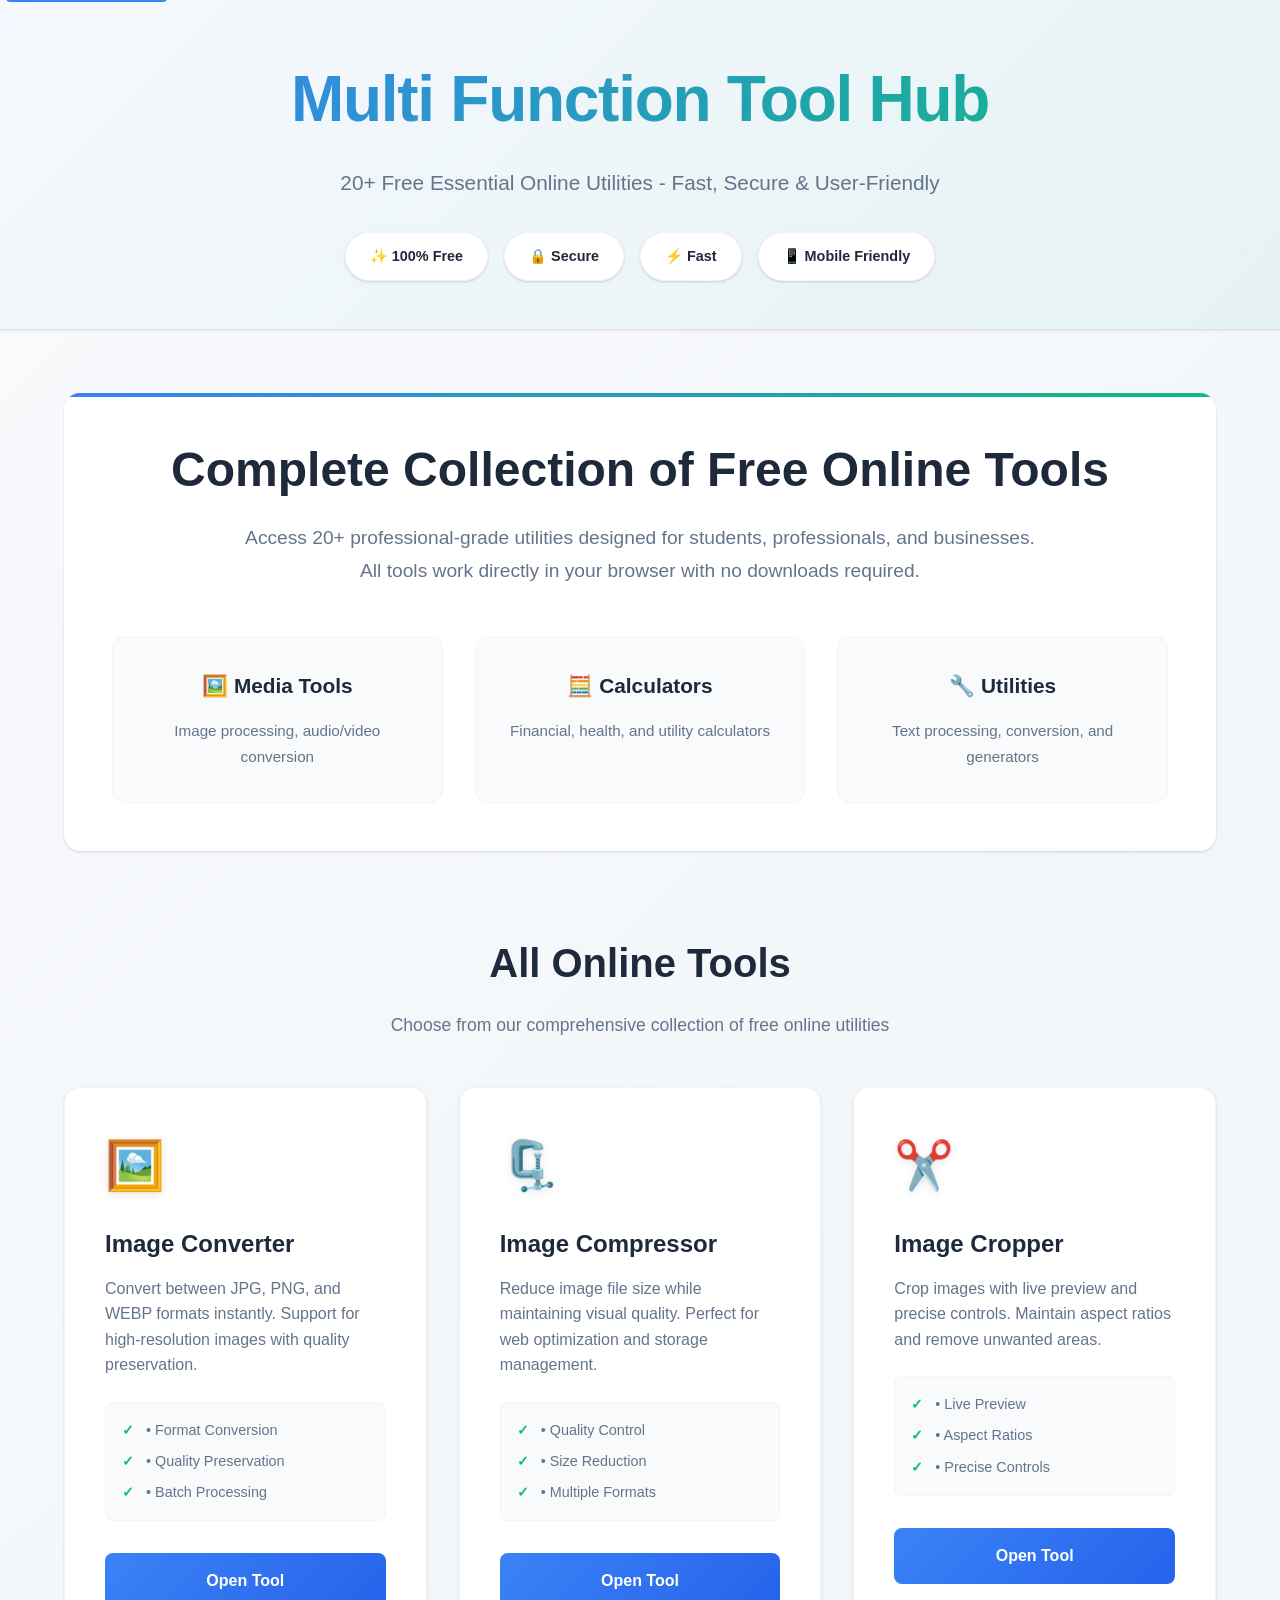
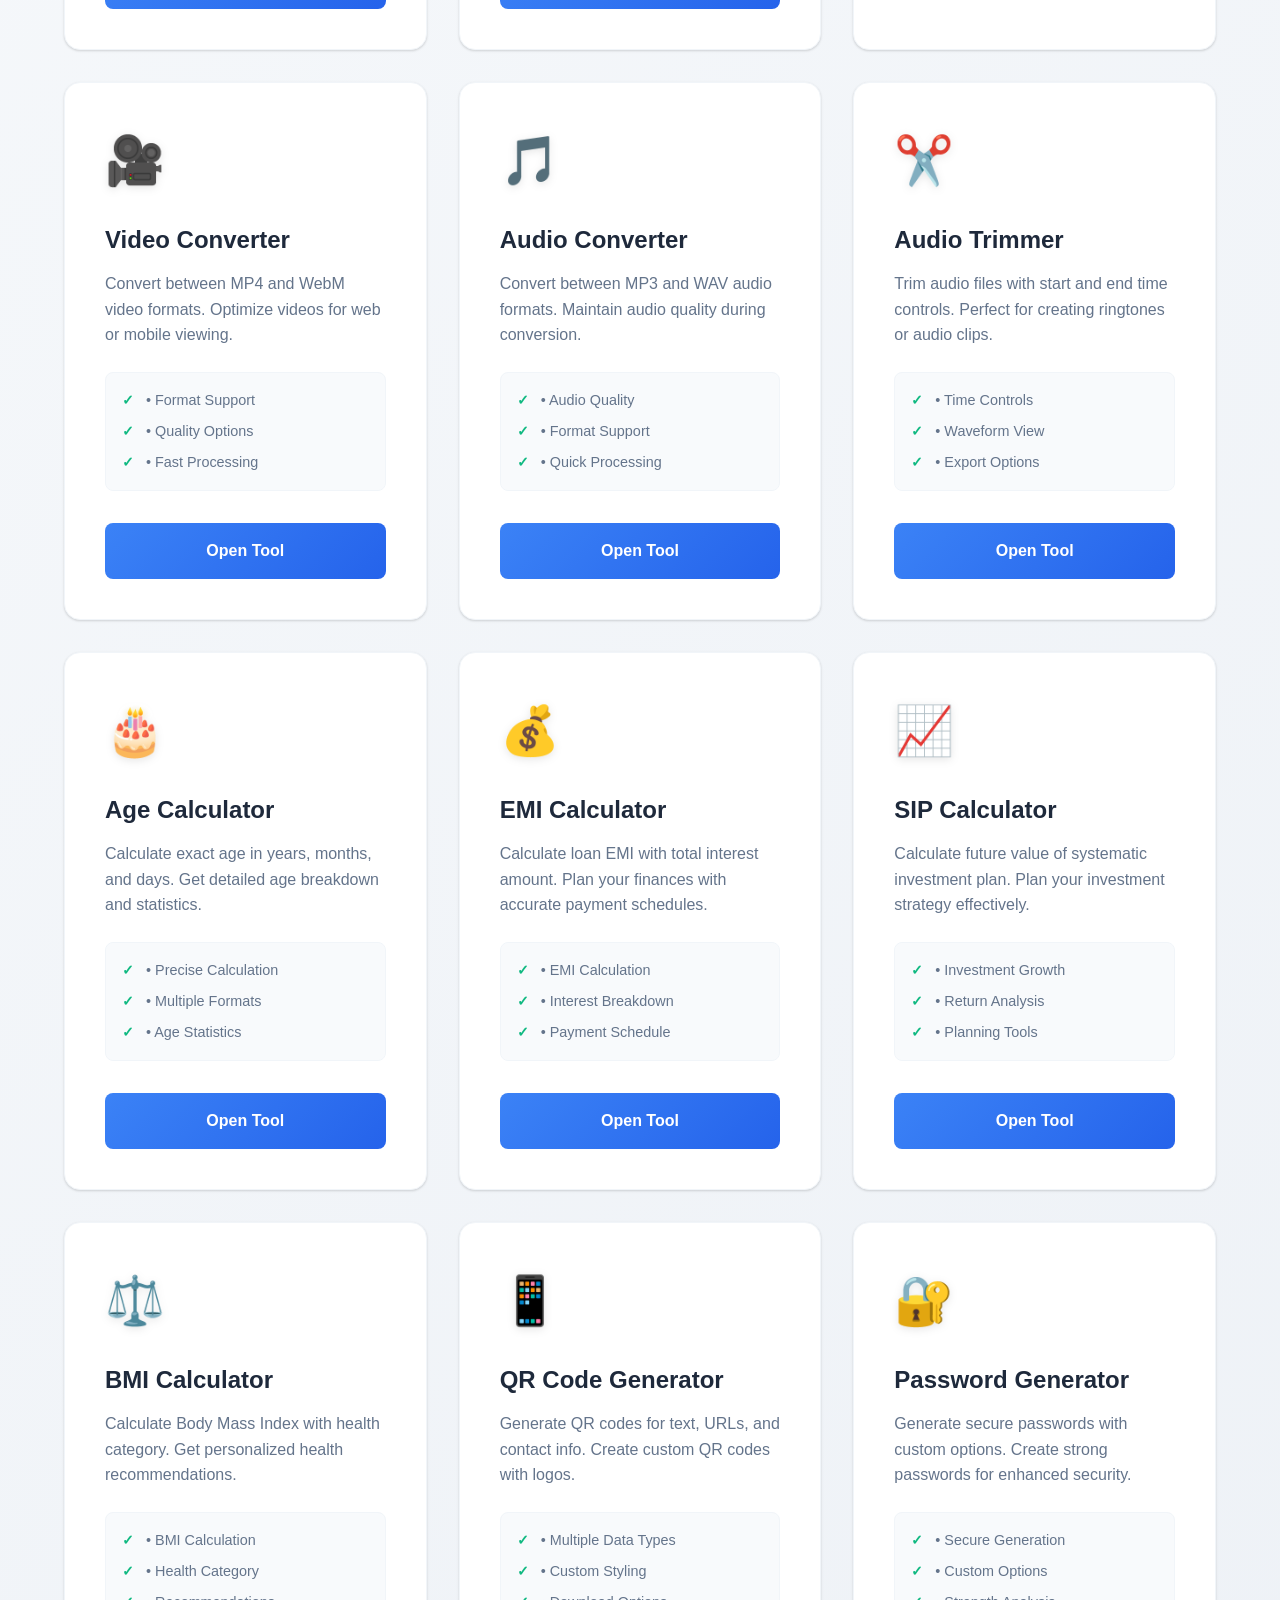
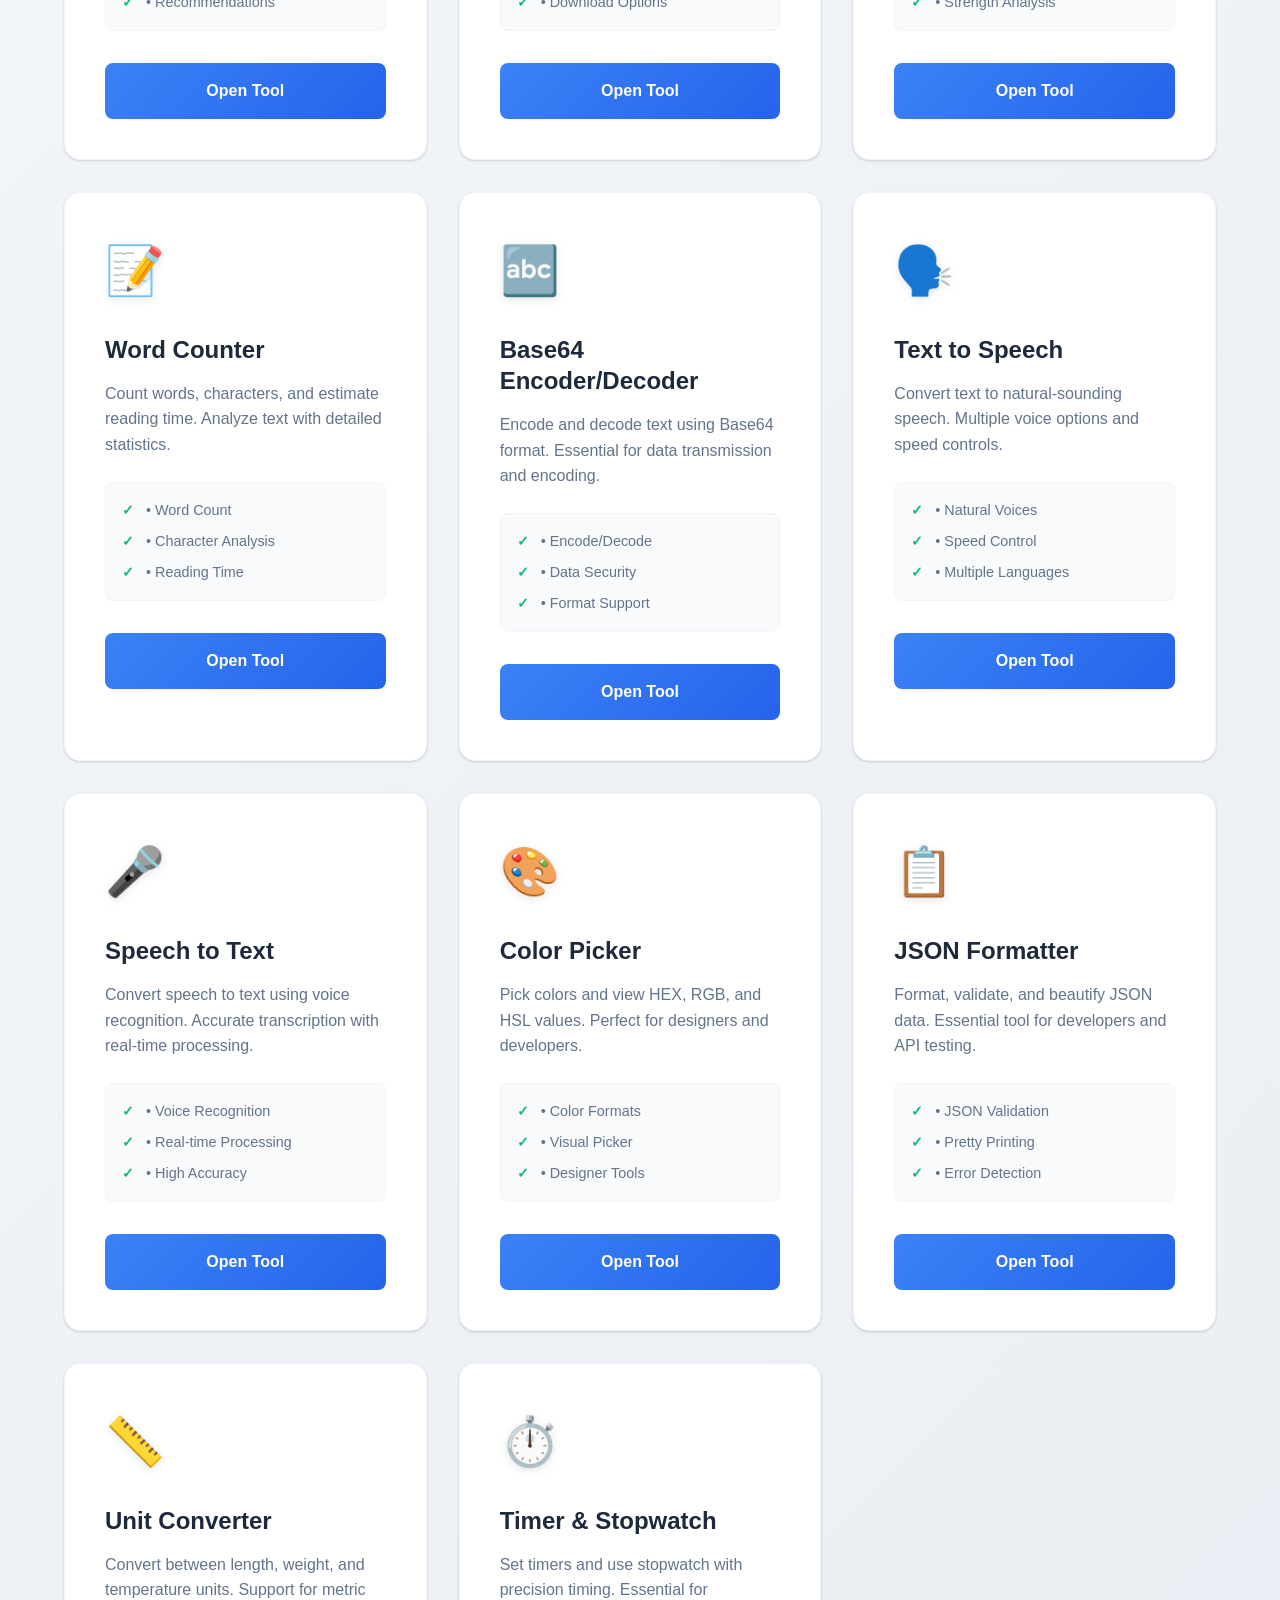
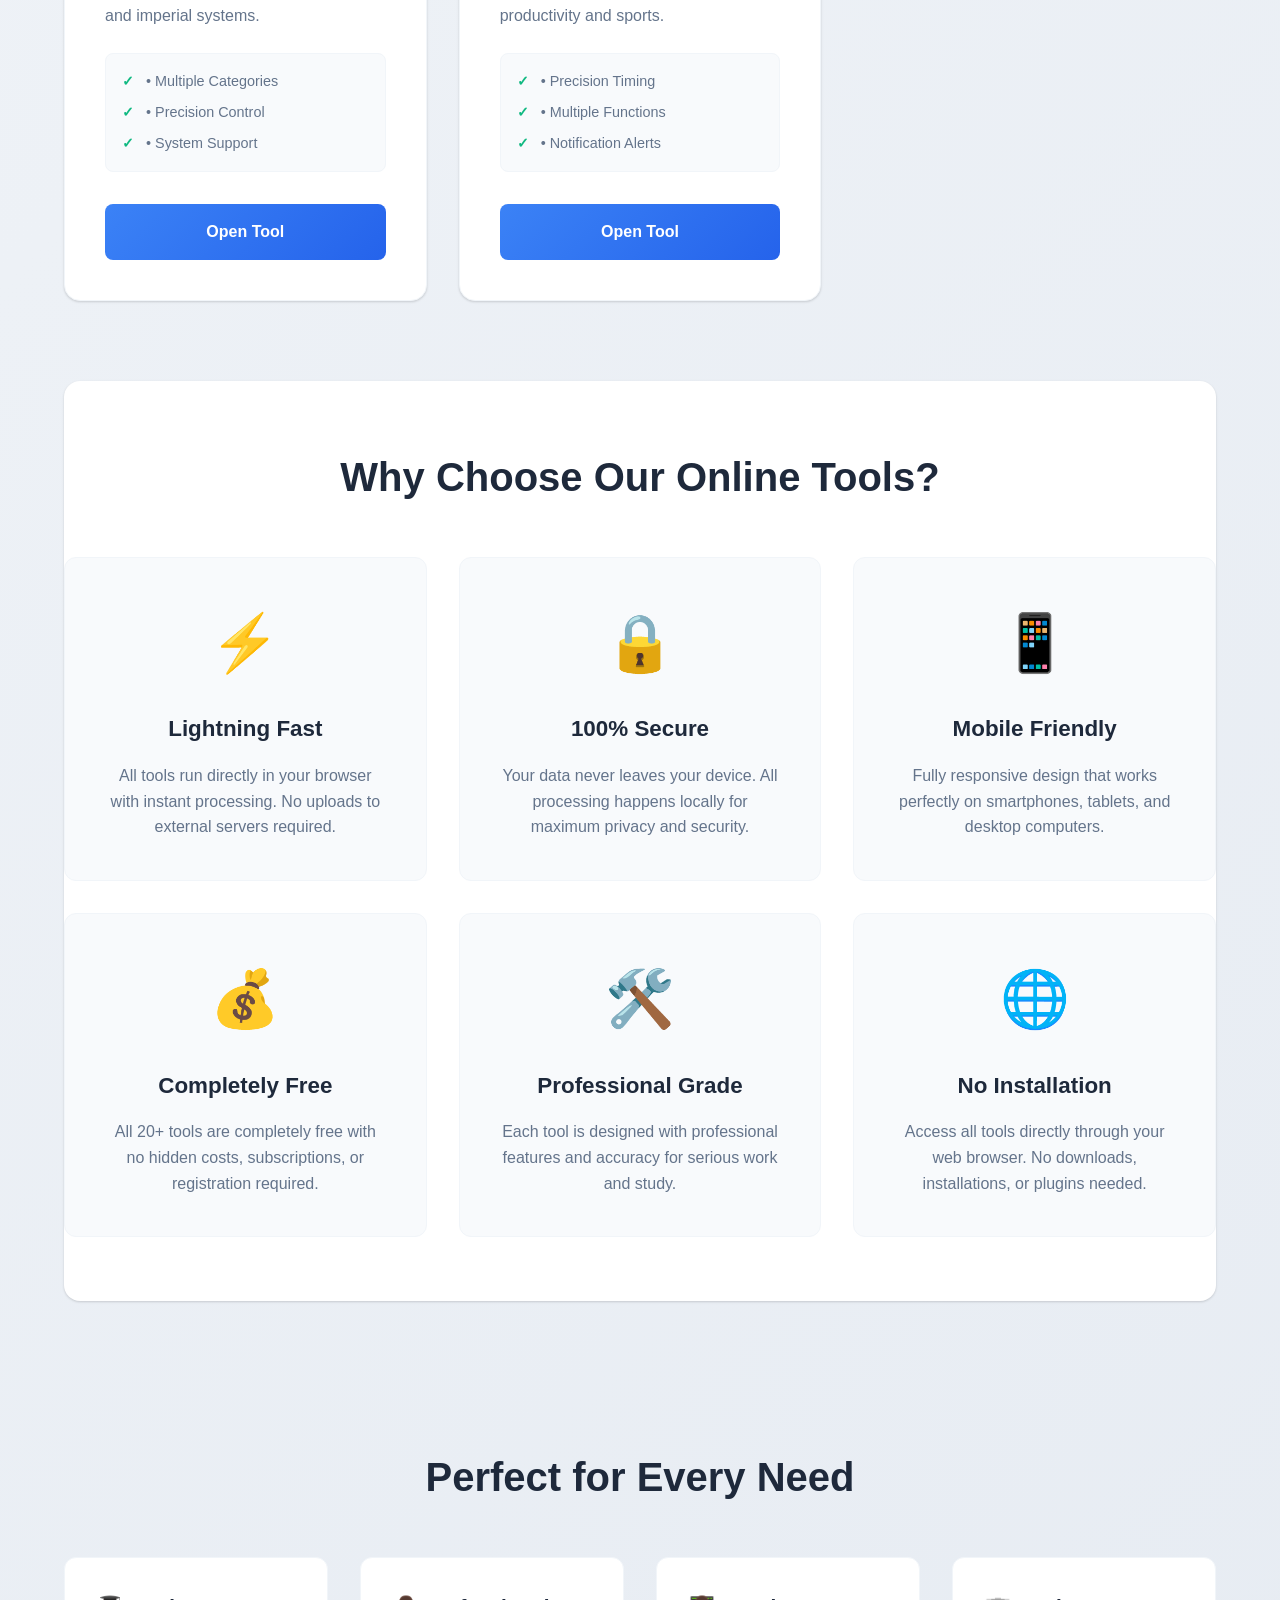
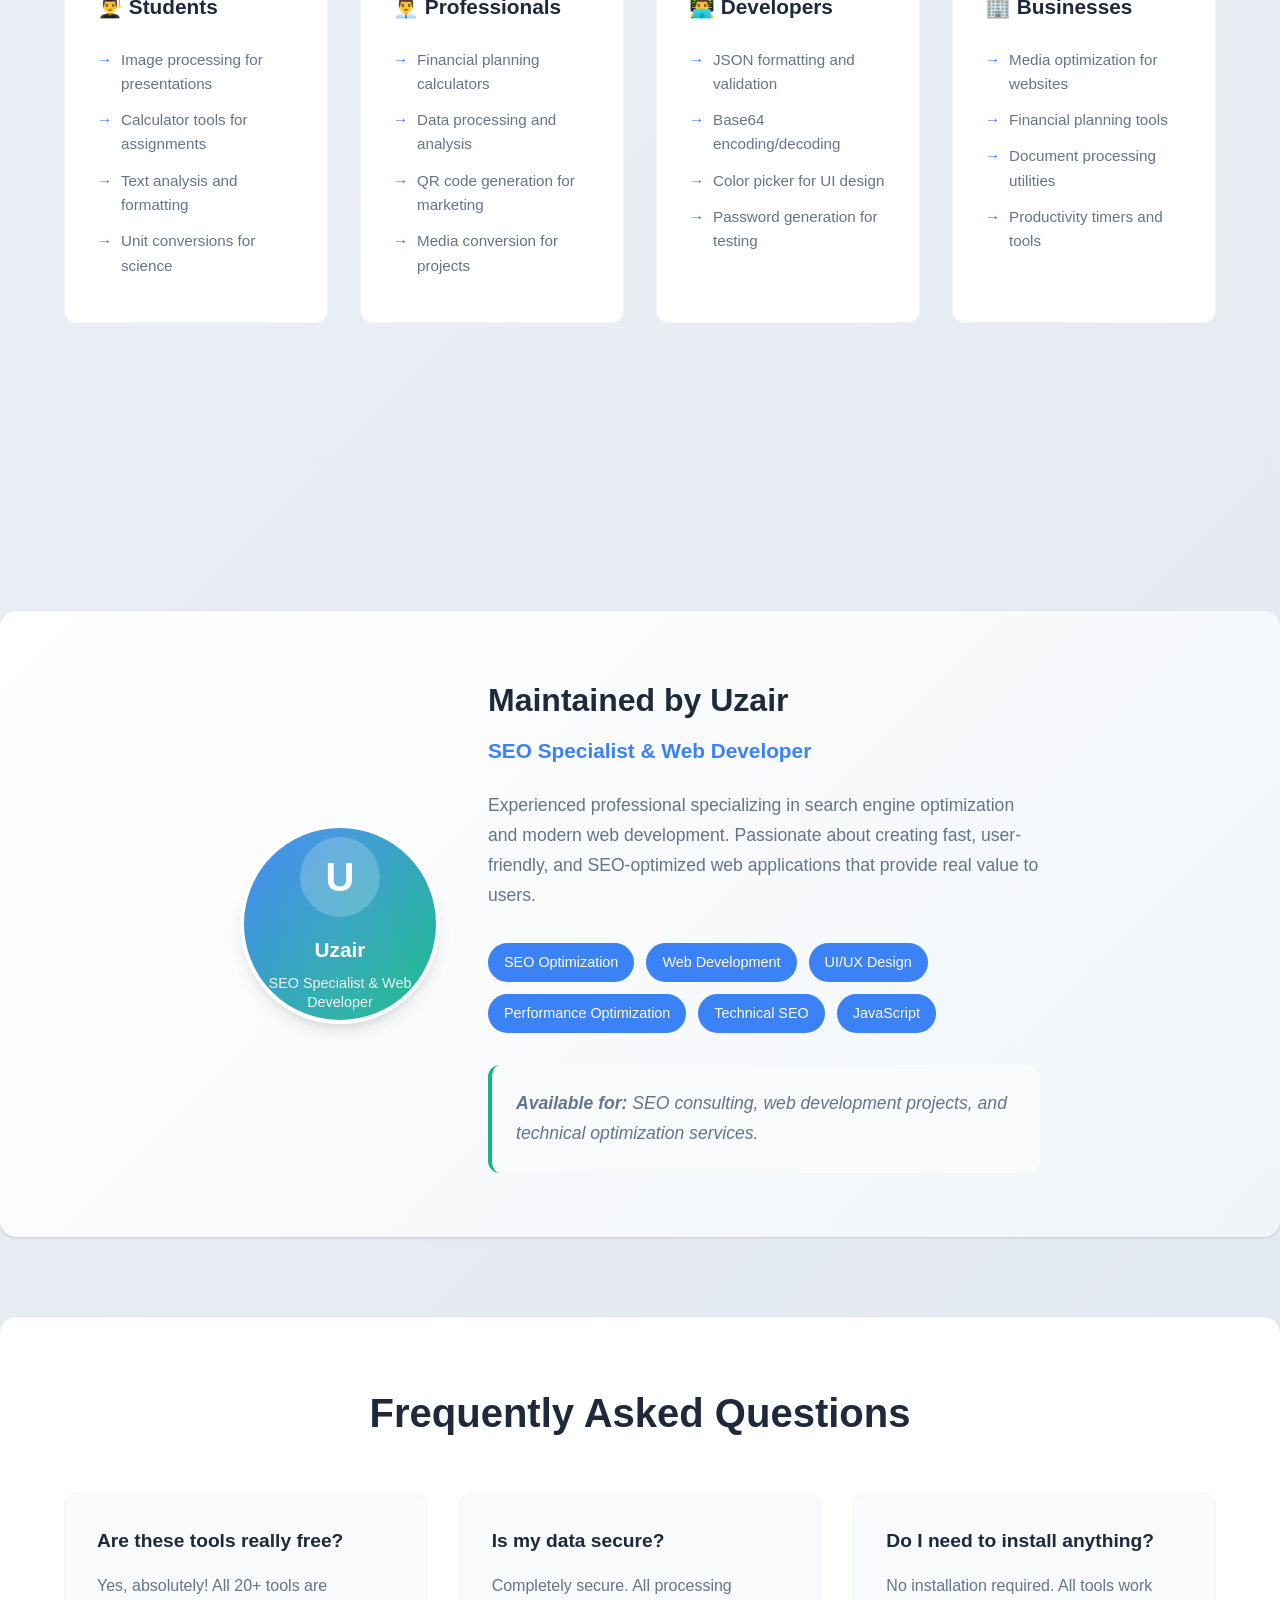
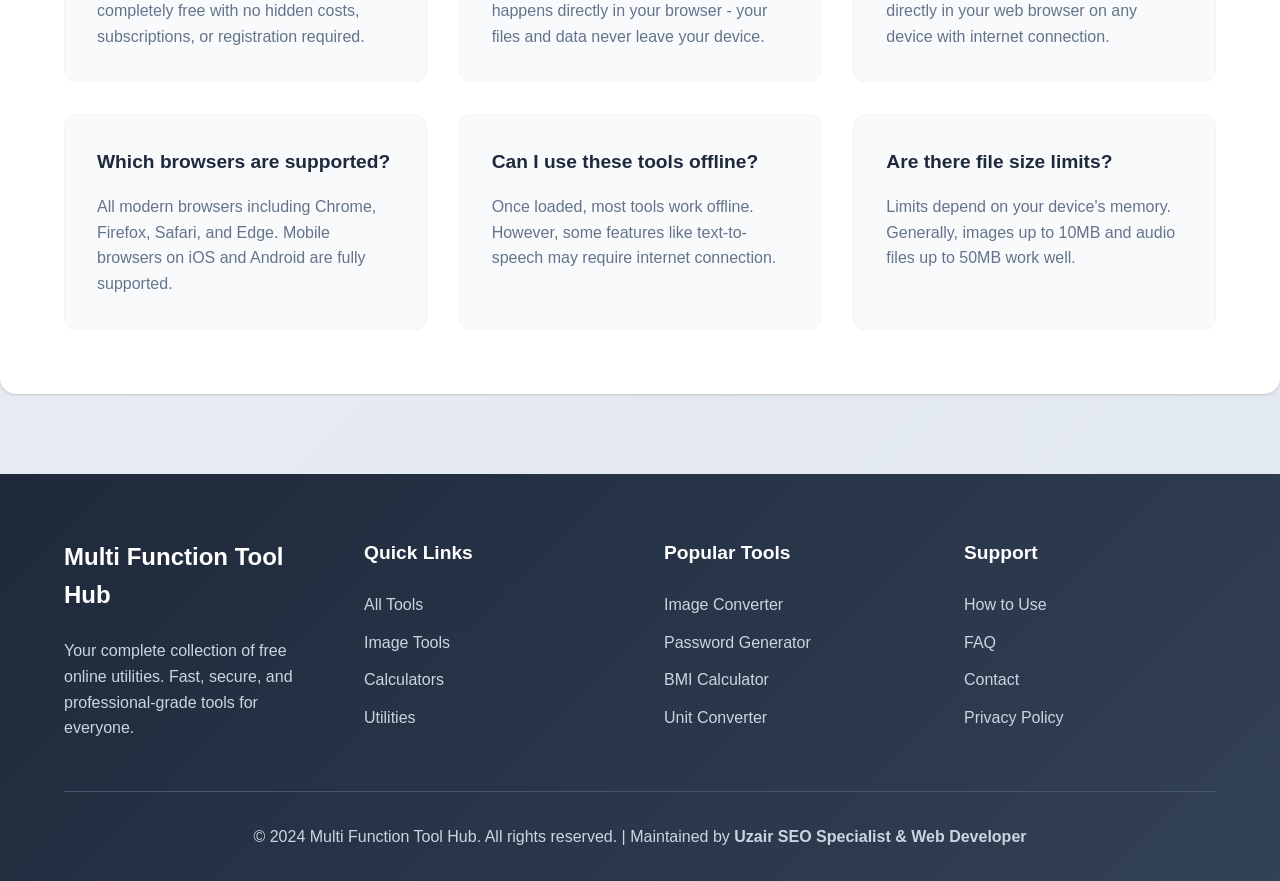
==== index.html @ 2af7b570 "Update index.html" ====
<!DOCTYPE html>
<html lang="en">
<head>
    <meta charset="UTF-8">
    <meta name="viewport" content="width=device-width, initial-scale=1.0">
    <title>Free Online Multi-Tool Hub | Image Converter | Password Generator | BMI Calculator | Unit Converter</title>
    
    <!-- SEO Meta Tags -->
    <meta name="description" content="Free online multi-tool hub with 20+ utilities including image converter, password generator, BMI calculator, unit converter, QR generator, and more. Fast, secure, and completely free tools for students, professionals, and businesses.">
    <meta name="keywords" content="free online tools, image converter, password generator, BMI calculator, unit converter, QR code generator, EMI calculator, text to speech, speech to text, JSON formatter, color picker, timer, age calculator, word counter, base64 encoder, video converter, audio converter, audio trimmer, online utilities">
    <meta name="author" content="Uzair SEO Specialist and Web Developer">
    <meta name="robots" content="index, follow, max-snippet:-1, max-image-preview:large">
    <meta name="googlebot" content="index, follow">
    <link rel="canonical" href="https://multifunctiontoolhub.com/">
    
    <!-- Open Graph / Facebook -->
    <meta property="og:type" content="website">
    <meta property="og:url" content="https://multifunctiontoolhub.com/">
    <meta property="og:title" content="Free Online Multi-Tool Hub | 20+ Essential Online Utilities">
    <meta property="og:description" content="Comprehensive collection of free online tools including image converter, password generator, BMI calculator, unit converter, and 16 more essential utilities. Perfect for students, professionals, and businesses.">
    <meta property="og:image" content="https://multifunctiontoolhub.com/og-image.jpg">
    <meta property="og:image:width" content="1200">
    <meta property="og:image:height" content="630">
    <meta property="og:site_name" content="Multi Function Tool Hub">
    <meta property="og:locale" content="en_US">

    <!-- Twitter -->
    <meta property="twitter:card" content="summary_large_image">
    <meta property="twitter:url" content="https://multifunctiontoolhub.com/">
    <meta property="twitter:title" content="Free Online Multi-Tool Hub | 20+ Essential Online Utilities">
    <meta property="twitter:description" content="Free collection of 20+ online tools including image converter, password generator, BMI calculator, unit converter, QR generator, and more. All tools are fast, secure, and completely free.">
    <meta property="twitter:image" content="https://multifunctiontoolhub.com/twitter-image.jpg">
    
    <!-- Additional SEO Tags -->
    <meta name="theme-color" content="#3b82f6">
    <meta name="msapplication-TileColor" content="#3b82f6">
    <meta name="apple-mobile-web-app-capable" content="yes">
    <meta name="apple-mobile-web-app-status-bar-style" content="default">
    
    <!-- Structured Data for SEO -->
    <script type="application/ld+json">
    {
        "@context": "https://schema.org",
        "@type": "WebApplication",
        "name": "Multi Function Tool Hub",
        "description": "Free online multi-tool hub with 20+ utilities including image converter, password generator, BMI calculator, unit converter, and more essential online tools.",
        "url": "https://multifunctiontoolhub.com",
        "applicationCategory": "UtilitiesApplication",
        "operatingSystem": "Web Browser",
        "offers": {
            "@type": "Offer",
            "price": "0",
            "priceCurrency": "USD"
        },
        "creator": {
            "@type": "Person",
            "name": "Uzair",
            "jobTitle": "SEO Specialist and Web Developer"
        },
        "mainEntity": {
            "@type": "SoftwareApplication",
            "name": "Online Tools Suite",
            "applicationCategory": "Utility",
            "featureList": [
                "Image Converter", "Image Compressor", "Image Cropper", "Video Converter",
                "Audio Converter", "Audio Trimmer", "Age Calculator", "EMI Calculator",
                "SIP Calculator", "BMI Calculator", "QR Code Generator", "Password Generator",
                "Word Counter", "Base64 Encoder", "Text to Speech", "Speech to Text",
                "Color Picker", "JSON Formatter", "Unit Converter", "Timer & Stopwatch"
            ]
        }
    }
    </script>
    
    <!-- Favicon -->
    <link rel="icon" type="image/x-icon" href="/favicon.ico">
    <link rel="apple-touch-icon" sizes="180x180" href="/apple-touch-icon.png">
    
    <link rel="stylesheet" href="style.css">
</head>
<body>
    <!-- Skip to main content for accessibility -->
    <a href="#main-content" class="skip-link">Skip to main content</a>
    
    <header class="header" role="banner">
        <div class="container">
            <div class="header-content">
                <h1 class="header-title">Multi Function Tool Hub</h1>
                <p class="header-subtitle">20+ Free Essential Online Utilities - Fast, Secure & User-Friendly</p>
                <div class="header-features">
                    <span class="feature-badge">✨ 100% Free</span>
                    <span class="feature-badge">🔒 Secure</span>
                    <span class="feature-badge">⚡ Fast</span>
                    <span class="feature-badge">📱 Mobile Friendly</span>
                </div>
            </div>
        </div>
    </header>

    <main id="main-content" class="main-content" role="main">
        <div class="container">
            <!-- Hero Section -->
            <section class="hero-section">
                <h2>Complete Collection of Free Online Tools</h2>
                <p>Access 20+ professional-grade utilities designed for students, professionals, and businesses. All tools work directly in your browser with no downloads required.</p>
                <div class="tool-categories">
                    <div class="category">
                        <h3>🖼️ Media Tools</h3>
                        <p>Image processing, audio/video conversion</p>
                    </div>
                    <div class="category">
                        <h3>🧮 Calculators</h3>
                        <p>Financial, health, and utility calculators</p>
                    </div>
                    <div class="category">
                        <h3>🔧 Utilities</h3>
                        <p>Text processing, conversion, and generators</p>
                    </div>
                </div>
            </section>

            <!-- Tools Grid -->
            <section class="tools-section" aria-labelledby="tools-heading">
                <h2 id="tools-heading" class="section-title">All Online Tools</h2>
                <p class="section-subtitle">Choose from our comprehensive collection of free online utilities</p>
                
                <div class="tools-grid" id="toolsGrid">
                    <!-- Image Tools -->
                    <div class="tool-card" data-tool="image-converter">
                        <div class="tool-icon">🖼️</div>
                        <h3>Image Converter</h3>
                        <p>Convert between JPG, PNG, and WEBP formats instantly. Support for high-resolution images with quality preservation.</p>
                        <div class="tool-features">
                            <span>• Format Conversion</span>
                            <span>• Quality Preservation</span>
                            <span>• Batch Processing</span>
                        </div>
                        <button class="tool-btn">Open Tool</button>
                    </div>

                    <div class="tool-card" data-tool="image-compressor">
                        <div class="tool-icon">🗜️</div>
                        <h3>Image Compressor</h3>
                        <p>Reduce image file size while maintaining visual quality. Perfect for web optimization and storage management.</p>
                        <div class="tool-features">
                            <span>• Quality Control</span>
                            <span>• Size Reduction</span>
                            <span>• Multiple Formats</span>
                        </div>
                        <button class="tool-btn">Open Tool</button>
                    </div>

                    <div class="tool-card" data-tool="image-cropper">
                        <div class="tool-icon">✂️</div>
                        <h3>Image Cropper</h3>
                        <p>Crop images with live preview and precise controls. Maintain aspect ratios and remove unwanted areas.</p>
                        <div class="tool-features">
                            <span>• Live Preview</span>
                            <span>• Aspect Ratios</span>
                            <span>• Precise Controls</span>
                        </div>
                        <button class="tool-btn">Open Tool</button>
                    </div>

                    <!-- Audio/Video Tools -->
                    <div class="tool-card" data-tool="video-converter">
                        <div class="tool-icon">🎥</div>
                        <h3>Video Converter</h3>
                        <p>Convert between MP4 and WebM video formats. Optimize videos for web or mobile viewing.</p>
                        <div class="tool-features">
                            <span>• Format Support</span>
                            <span>• Quality Options</span>
                            <span>• Fast Processing</span>
                        </div>
                        <button class="tool-btn">Open Tool</button>
                    </div>

                    <div class="tool-card" data-tool="audio-converter">
                        <div class="tool-icon">🎵</div>
                        <h3>Audio Converter</h3>
                        <p>Convert between MP3 and WAV audio formats. Maintain audio quality during conversion.</p>
                        <div class="tool-features">
                            <span>• Audio Quality</span>
                            <span>• Format Support</span>
                            <span>• Quick Processing</span>
                        </div>
                        <button class="tool-btn">Open Tool</button>
                    </div>

                    <div class="tool-card" data-tool="audio-trimmer">
                        <div class="tool-icon">✂️</div>
                        <h3>Audio Trimmer</h3>
                        <p>Trim audio files with start and end time controls. Perfect for creating ringtones or audio clips.</p>
                        <div class="tool-features">
                            <span>• Time Controls</span>
                            <span>• Waveform View</span>
                            <span>• Export Options</span>
                        </div>
                        <button class="tool-btn">Open Tool</button>
                    </div>

                    <!-- Calculators -->
                    <div class="tool-card" data-tool="age-calculator">
                        <div class="tool-icon">🎂</div>
                        <h3>Age Calculator</h3>
                        <p>Calculate exact age in years, months, and days. Get detailed age breakdown and statistics.</p>
                        <div class="tool-features">
                            <span>• Precise Calculation</span>
                            <span>• Multiple Formats</span>
                            <span>• Age Statistics</span>
                        </div>
                        <button class="tool-btn">Open Tool</button>
                    </div>

                    <div class="tool-card" data-tool="emi-calculator">
                        <div class="tool-icon">💰</div>
                        <h3>EMI Calculator</h3>
                        <p>Calculate loan EMI with total interest amount. Plan your finances with accurate payment schedules.</p>
                        <div class="tool-features">
                            <span>• EMI Calculation</span>
                            <span>• Interest Breakdown</span>
                            <span>• Payment Schedule</span>
                        </div>
                        <button class="tool-btn">Open Tool</button>
                    </div>

                    <div class="tool-card" data-tool="sip-calculator">
                        <div class="tool-icon">📈</div>
                        <h3>SIP Calculator</h3>
                        <p>Calculate future value of systematic investment plan. Plan your investment strategy effectively.</p>
                        <div class="tool-features">
                            <span>• Investment Growth</span>
                            <span>• Return Analysis</span>
                            <span>• Planning Tools</span>
                        </div>
                        <button class="tool-btn">Open Tool</button>
                    </div>

                    <div class="tool-card" data-tool="bmi-calculator">
                        <div class="tool-icon">⚖️</div>
                        <h3>BMI Calculator</h3>
                        <p>Calculate Body Mass Index with health category. Get personalized health recommendations.</p>
                        <div class="tool-features">
                            <span>• BMI Calculation</span>
                            <span>• Health Category</span>
                            <span>• Recommendations</span>
                        </div>
                        <button class="tool-btn">Open Tool</button>
                    </div>

                    <!-- Generators -->
                    <div class="tool-card" data-tool="qr-generator">
                        <div class="tool-icon">📱</div>
                        <h3>QR Code Generator</h3>
                        <p>Generate QR codes for text, URLs, and contact info. Create custom QR codes with logos.</p>
                        <div class="tool-features">
                            <span>• Multiple Data Types</span>
                            <span>• Custom Styling</span>
                            <span>• Download Options</span>
                        </div>
                        <button class="tool-btn">Open Tool</button>
                    </div>

                    <div class="tool-card" data-tool="password-generator">
                        <div class="tool-icon">🔐</div>
                        <h3>Password Generator</h3>
                        <p>Generate secure passwords with custom options. Create strong passwords for enhanced security.</p>
                        <div class="tool-features">
                            <span>• Secure Generation</span>
                            <span>• Custom Options</span>
                            <span>• Strength Analysis</span>
                        </div>
                        <button class="tool-btn">Open Tool</button>
                    </div>

                    <!-- Text Tools -->
                    <div class="tool-card" data-tool="word-counter">
                        <div class="tool-icon">📝</div>
                        <h3>Word Counter</h3>
                        <p>Count words, characters, and estimate reading time. Analyze text with detailed statistics.</p>
                        <div class="tool-features">
                            <span>• Word Count</span>
                            <span>• Character Analysis</span>
                            <span>• Reading Time</span>
                        </div>
                        <button class="tool-btn">Open Tool</button>
                    </div>

                    <div class="tool-card" data-tool="base64-encoder">
                        <div class="tool-icon">🔤</div>
                        <h3>Base64 Encoder/Decoder</h3>
                        <p>Encode and decode text using Base64 format. Essential for data transmission and encoding.</p>
                        <div class="tool-features">
                            <span>• Encode/Decode</span>
                            <span>• Data Security</span>
                            <span>• Format Support</span>
                        </div>
                        <button class="tool-btn">Open Tool</button>
                    </div>

                    <div class="tool-card" data-tool="text-to-speech">
                        <div class="tool-icon">🗣️</div>
                        <h3>Text to Speech</h3>
                        <p>Convert text to natural-sounding speech. Multiple voice options and speed controls.</p>
                        <div class="tool-features">
                            <span>• Natural Voices</span>
                            <span>• Speed Control</span>
                            <span>• Multiple Languages</span>
                        </div>
                        <button class="tool-btn">Open Tool</button>
                    </div>

                    <div class="tool-card" data-tool="speech-to-text">
                        <div class="tool-icon">🎤</div>
                        <h3>Speech to Text</h3>
                        <p>Convert speech to text using voice recognition. Accurate transcription with real-time processing.</p>
                        <div class="tool-features">
                            <span>• Voice Recognition</span>
                            <span>• Real-time Processing</span>
                            <span>• High Accuracy</span>
                        </div>
                        <button class="tool-btn">Open Tool</button>
                    </div>

                    <!-- Utilities -->
                    <div class="tool-card" data-tool="color-picker">
                        <div class="tool-icon">🎨</div>
                        <h3>Color Picker</h3>
                        <p>Pick colors and view HEX, RGB, and HSL values. Perfect for designers and developers.</p>
                        <div class="tool-features">
                            <span>• Color Formats</span>
                            <span>• Visual Picker</span>
                            <span>• Designer Tools</span>
                        </div>
                        <button class="tool-btn">Open Tool</button>
                    </div>

                    <div class="tool-card" data-tool="json-formatter">
                        <div class="tool-icon">📋</div>
                        <h3>JSON Formatter</h3>
                        <p>Format, validate, and beautify JSON data. Essential tool for developers and API testing.</p>
                        <div class="tool-features">
                            <span>• JSON Validation</span>
                            <span>• Pretty Printing</span>
                            <span>• Error Detection</span>
                        </div>
                        <button class="tool-btn">Open Tool</button>
                    </div>

                    <div class="tool-card" data-tool="unit-converter">
                        <div class="tool-icon">📏</div>
                        <h3>Unit Converter</h3>
                        <p>Convert between length, weight, and temperature units. Support for metric and imperial systems.</p>
                        <div class="tool-features">
                            <span>• Multiple Categories</span>
                            <span>• Precision Control</span>
                            <span>• System Support</span>
                        </div>
                        <button class="tool-btn">Open Tool</button>
                    </div>

                    <div class="tool-card" data-tool="timer-stopwatch">
                        <div class="tool-icon">⏱️</div>
                        <h3>Timer & Stopwatch</h3>
                        <p>Set timers and use stopwatch with precision timing. Essential for productivity and sports.</p>
                        <div class="tool-features">
                            <span>• Precision Timing</span>
                            <span>• Multiple Functions</span>
                            <span>• Notification Alerts</span>
                        </div>
                        <button class="tool-btn">Open Tool</button>
                    </div>
                </div>
            </section>

            <!-- Benefits Section -->
            <section class="benefits-section">
                <h2>Why Choose Our Online Tools?</h2>
                <div class="benefits-grid">
                    <div class="benefit-card">
                        <div class="benefit-icon">⚡</div>
                        <h3>Lightning Fast</h3>
                        <p>All tools run directly in your browser with instant processing. No uploads to external servers required.</p>
                    </div>
                    <div class="benefit-card">
                        <div class="benefit-icon">🔒</div>
                        <h3>100% Secure</h3>
                        <p>Your data never leaves your device. All processing happens locally for maximum privacy and security.</p>
                    </div>
                    <div class="benefit-card">
                        <div class="benefit-icon">📱</div>
                        <h3>Mobile Friendly</h3>
                        <p>Fully responsive design that works perfectly on smartphones, tablets, and desktop computers.</p>
                    </div>
                    <div class="benefit-card">
                        <div class="benefit-icon">💰</div>
                        <h3>Completely Free</h3>
                        <p>All 20+ tools are completely free with no hidden costs, subscriptions, or registration required.</p>
                    </div>
                    <div class="benefit-card">
                        <div class="benefit-icon">🛠️</div>
                        <h3>Professional Grade</h3>
                        <p>Each tool is designed with professional features and accuracy for serious work and study.</p>
                    </div>
                    <div class="benefit-card">
                        <div class="benefit-icon">🌐</div>
                        <h3>No Installation</h3>
                        <p>Access all tools directly through your web browser. No downloads, installations, or plugins needed.</p>
                    </div>
                </div>
            </section>

            <!-- Use Cases Section -->
            <section class="use-cases-section">
                <h2>Perfect for Every Need</h2>
                <div class="use-cases-grid">
                    <div class="use-case">
                        <h3>👨‍🎓 Students</h3>
                        <ul>
                            <li>Image processing for presentations</li>
                            <li>Calculator tools for assignments</li>
                            <li>Text analysis and formatting</li>
                            <li>Unit conversions for science</li>
                        </ul>
                    </div>
                    <div class="use-case">
                        <h3>👨‍💼 Professionals</h3>
                        <ul>
                            <li>Financial planning calculators</li>
                            <li>Data processing and analysis</li>
                            <li>QR code generation for marketing</li>
                            <li>Media conversion for projects</li>
                        </ul>
                    </div>
                    <div class="use-case">
                        <h3>👨‍💻 Developers</h3>
                        <ul>
                            <li>JSON formatting and validation</li>
                            <li>Base64 encoding/decoding</li>
                            <li>Color picker for UI design</li>
                            <li>Password generation for testing</li>
                        </ul>
                    </div>
                    <div class="use-case">
                        <h3>🏢 Businesses</h3>
                        <ul>
                            <li>Media optimization for websites</li>
                            <li>Financial planning tools</li>
                            <li>Document processing utilities</li>
                            <li>Productivity timers and tools</li>
                        </ul>
                    </div>
                </div>
            </section>
        </div>
    </main>

    <!-- Developer Section -->
    <section class="developer-section">
        <div class="container">
            <div class="developer-content">
                <div class="developer-image">
                    <!-- Replace this div with: <img src="dev.jpg" alt="Uzair - SEO Specialist and Web Developer" class="dev-photo"> -->
                    <div class="dev-photo-placeholder">
                        <div class="dev-avatar">U</div>
                        <p class="dev-name">Uzair</p>
                        <p class="dev-title">SEO Specialist & Web Developer</p>
                    </div>
                </div>
                <div class="developer-info">
                    <h2>Maintained by Uzair</h2>
                    <h3>SEO Specialist & Web Developer</h3>
                    <p>Experienced professional specializing in search engine optimization and modern web development. Passionate about creating fast, user-friendly, and SEO-optimized web applications that provide real value to users.</p>
                    <div class="developer-skills">
                        <span class="skill-tag">SEO Optimization</span>
                        <span class="skill-tag">Web Development</span>
                        <span class="skill-tag">UI/UX Design</span>
                        <span class="skill-tag">Performance Optimization</span>
                        <span class="skill-tag">Technical SEO</span>
                        <span class="skill-tag">JavaScript</span>
                    </div>
                    <div class="developer-contact">
                        <p><strong>Available for:</strong> SEO consulting, web development projects, and technical optimization services.</p>
                    </div>
                </div>
            </div>
        </div>
    </section>

    <!-- FAQ Section -->
    <section class="faq-section">
        <div class="container">
            <h2>Frequently Asked Questions</h2>
            <div class="faq-grid">
                <div class="faq-item">
                    <h3>Are these tools really free?</h3>
                    <p>Yes, absolutely! All 20+ tools are completely free with no hidden costs, subscriptions, or registration required.</p>
                </div>
                <div class="faq-item">
                    <h3>Is my data secure?</h3>
                    <p>Completely secure. All processing happens directly in your browser - your files and data never leave your device.</p>
                </div>
                <div class="faq-item">
                    <h3>Do I need to install anything?</h3>
                    <p>No installation required. All tools work directly in your web browser on any device with internet connection.</p>
                </div>
                <div class="faq-item">
                    <h3>Which browsers are supported?</h3>
                    <p>All modern browsers including Chrome, Firefox, Safari, and Edge. Mobile browsers on iOS and Android are fully supported.</p>
                </div>
                <div class="faq-item">
                    <h3>Can I use these tools offline?</h3>
                    <p>Once loaded, most tools work offline. However, some features like text-to-speech may require internet connection.</p>
                </div>
                <div class="faq-item">
                    <h3>Are there file size limits?</h3>
                    <p>Limits depend on your device's memory. Generally, images up to 10MB and audio files up to 50MB work well.</p>
                </div>
            </div>
        </div>
    </section>

    <!-- Footer -->
    <footer class="footer" role="contentinfo">
        <div class="container">
            <div class="footer-content">
                <div class="footer-section">
                    <h3>Multi Function Tool Hub</h3>
                    <p>Your complete collection of free online utilities. Fast, secure, and professional-grade tools for everyone.</p>
                </div>
                <div class="footer-section">
                    <h4>Quick Links</h4>
                    <ul>
                        <li><a href="#tools-heading">All Tools</a></li>
                        <li><a href="#main-content">Image Tools</a></li>
                        <li><a href="#main-content">Calculators</a></li>
                        <li><a href="#main-content">Utilities</a></li>
                    </ul>
                </div>
                <div class="footer-section">
                    <h4>Popular Tools</h4>
                    <ul>
                        <li><a href="#tools-heading">Image Converter</a></li>
                        <li><a href="#tools-heading">Password Generator</a></li>
                        <li><a href="#tools-heading">BMI Calculator</a></li>
                        <li><a href="#tools-heading">Unit Converter</a></li>
                    </ul>
                </div>
                <div class="footer-section">
                    <h4>Support</h4>
                    <ul>
                        <li><a href="#main-content">How to Use</a></li>
                        <li><a href="#main-content">FAQ</a></li>
                        <li><a href="#main-content">Contact</a></li>
                        <li><a href="#main-content">Privacy Policy</a></li>
                    </ul>
                </div>
            </div>
            <div class="footer-bottom">
                <p>&copy; 2024 Multi Function Tool Hub. All rights reserved. | Maintained by <strong>Uzair SEO Specialist & Web Developer</strong></p>
            </div>
        </div>
    </footer>

    <!-- Modal for tools -->
    <div class="modal" id="toolModal" role="dialog" aria-labelledby="modalTitle" aria-hidden="true">
        <div class="modal-content">
            <div class="modal-header">
                <h2 id="modalTitle">Tool Title</h2>
                <button class="close-btn" id="closeModal" aria-label="Close modal">&times;</button>
            </div>
            <div class="modal-body" id="modalBody">
                <!-- Tool content will be loaded here -->
            </div>
        </div>
    </div>

    <script src="script.js"></script>
</body>
</html>
---- style.css ----
/* Enhanced CSS Variables */
:root {
    --primary-color: #3b82f6;
    --primary-dark: #2563eb;
    --primary-light: #60a5fa;
    --accent-color: #10b981;
    --accent-dark: #059669;
    --accent-light: #34d399;
    --background-color: #f8fafc;
    --surface-color: #ffffff;
    --surface-elevated: #f1f5f9;
    --text-primary: #1e293b;
    --text-secondary: #64748b;
    --text-muted: #94a3b8;
    --border-color: #e2e8f0;
    --border-light: #f1f5f9;
    --shadow-sm: 0 1px 2px 0 rgba(0, 0, 0, 0.05);
    --shadow: 0 1px 3px 0 rgba(0, 0, 0, 0.1), 0 1px 2px 0 rgba(0, 0, 0, 0.06);
    --shadow-md: 0 4px 6px -1px rgba(0, 0, 0, 0.1), 0 2px 4px -1px rgba(0, 0, 0, 0.06);
    --shadow-lg: 0 10px 15px -3px rgba(0, 0, 0, 0.1), 0 4px 6px -2px rgba(0, 0, 0, 0.05);
    --shadow-xl: 0 20px 25px -5px rgba(0, 0, 0, 0.1), 0 10px 10px -5px rgba(0, 0, 0, 0.04);
    --border-radius: 12px;
    --border-radius-sm: 8px;
    --border-radius-lg: 16px;
    --transition: all 0.3s cubic-bezier(0.4, 0, 0.2, 1);
    --transition-fast: all 0.2s cubic-bezier(0.4, 0, 0.2, 1);
}

/* Reset and Base Styles */
* {
    margin: 0;
    padding: 0;
    box-sizing: border-box;
}

html {
    scroll-behavior: smooth;
    font-size: 16px;
}

body {
    font-family: -apple-system, BlinkMacSystemFont, 'Segoe UI', Roboto, 'Helvetica Neue', Arial, sans-serif;
    line-height: 1.6;
    color: var(--text-primary);
    background: linear-gradient(135deg, var(--background-color) 0%, #e2e8f0 100%);
    min-height: 100vh;
}

/* Skip Link for Accessibility */
.skip-link {
    position: absolute;
    top: -40px;
    left: 6px;
    background: var(--primary-color);
    color: white;
    padding: 8px;
    text-decoration: none;
    border-radius: 4px;
    z-index: 1000;
}

.skip-link:focus {
    top: 6px;
}

.container {
    max-width: 1200px;
    margin: 0 auto;
    padding: 0 1.5rem;
}

/* Enhanced Header */
.header {
    background: linear-gradient(135deg, var(--surface-color) 0%, var(--surface-elevated) 100%);
    padding: 3rem 0;
    box-shadow: var(--shadow);
    position: relative;
    overflow: hidden;
}

.header::before {
    content: '';
    position: absolute;
    top: 0;
    left: 0;
    right: 0;
    bottom: 0;
    background: linear-gradient(135deg, rgba(59, 130, 246, 0.05) 0%, rgba(16, 185, 129, 0.05) 100%);
    pointer-events: none;
}

.header-content {
    position: relative;
    z-index: 1;
    text-align: center;
}

.header-title {
    font-size: clamp(2.5rem, 5vw, 4rem);
    font-weight: 800;
    background: linear-gradient(135deg, var(--primary-color) 0%, var(--accent-color) 100%);
    -webkit-background-clip: text;
    -webkit-text-fill-color: transparent;
    background-clip: text;
    margin-bottom: 1rem;
    letter-spacing: -0.02em;
}

.header-subtitle {
    font-size: clamp(1.1rem, 2vw, 1.3rem);
    color: var(--text-secondary);
    font-weight: 500;
    margin-bottom: 2rem;
    max-width: 600px;
    margin-left: auto;
    margin-right: auto;
}

.header-features {
    display: flex;
    justify-content: center;
    flex-wrap: wrap;
    gap: 1rem;
    margin-top: 2rem;
}

.feature-badge {
    background: var(--surface-color);
    color: var(--text-primary);
    padding: 0.75rem 1.5rem;
    border-radius: 50px;
    font-size: 0.9rem;
    font-weight: 600;
    box-shadow: var(--shadow);
    border: 1px solid var(--border-light);
    transition: var(--transition);
}

.feature-badge:hover {
    transform: translateY(-2px);
    box-shadow: var(--shadow-md);
    border-color: var(--primary-color);
}

/* Enhanced Main Content */
.main-content {
    padding: 4rem 0;
}

/* Hero Section */
.hero-section {
    text-align: center;
    margin-bottom: 5rem;
    padding: 3rem;
    background: var(--surface-color);
    border-radius: var(--border-radius-lg);
    box-shadow: var(--shadow);
    position: relative;
    overflow: hidden;
}

.hero-section::before {
    content: '';
    position: absolute;
    top: 0;
    left: 0;
    right: 0;
    height: 4px;
    background: linear-gradient(90deg, var(--primary-color) 0%, var(--accent-color) 100%);
}

.hero-section h2 {
    font-size: clamp(2rem, 4vw, 3rem);
    font-weight: 700;
    color: var(--text-primary);
    margin-bottom: 1.5rem;
    line-height: 1.2;
}

.hero-section p {
    font-size: 1.2rem;
    color: var(--text-secondary);
    max-width: 800px;
    margin: 0 auto 3rem;
    line-height: 1.7;
}

.tool-categories {
    display: grid;
    grid-template-columns: repeat(auto-fit, minmax(250px, 1fr));
    gap: 2rem;
    margin-top: 3rem;
}

.category {
    padding: 2rem;
    background: var(--background-color);
    border-radius: var(--border-radius);
    border: 1px solid var(--border-light);
    transition: var(--transition);
}

.category:hover {
    transform: translateY(-4px);
    box-shadow: var(--shadow-lg);
    border-color: var(--primary-color);
}

.category h3 {
    font-size: 1.3rem;
    font-weight: 600;
    color: var(--text-primary);
    margin-bottom: 1rem;
}

.category p {
    color: var(--text-secondary);
    font-size: 0.95rem;
    margin: 0;
}

/* Enhanced Tools Section */
.tools-section {
    margin-bottom: 5rem;
}

.section-title {
    font-size: clamp(2rem, 4vw, 2.5rem);
    font-weight: 700;
    text-align: center;
    color: var(--text-primary);
    margin-bottom: 1rem;
}

.section-subtitle {
    text-align: center;
    font-size: 1.1rem;
    color: var(--text-secondary);
    margin-bottom: 3rem;
    max-width: 600px;
    margin-left: auto;
    margin-right: auto;
}

/* Enhanced Tools Grid */
.tools-grid {
    display: grid;
    grid-template-columns: repeat(auto-fit, minmax(350px, 1fr));
    gap: 2rem;
    margin-top: 3rem;
}

/* Enhanced Tool Cards */
.tool-card {
    background: var(--surface-color);
    border-radius: var(--border-radius-lg);
    padding: 2.5rem;
    box-shadow: var(--shadow);
    transition: var(--transition);
    cursor: pointer;
    border: 1px solid var(--border-light);
    position: relative;
    overflow: hidden;
}

.tool-card::before {
    content: '';
    position: absolute;
    top: 0;
    left: 0;
    right: 0;
    height: 4px;
    background: linear-gradient(90deg, var(--primary-color) 0%, var(--accent-color) 100%);
    transform: scaleX(0);
    transition: var(--transition);
}

.tool-card:hover::before {
    transform: scaleX(1);
}

.tool-card:hover {
    transform: translateY(-8px);
    box-shadow: var(--shadow-xl);
    border-color: var(--primary-color);
}

.tool-icon {
    font-size: 3rem;
    margin-bottom: 1.5rem;
    display: block;
    filter: drop-shadow(0 2px 4px rgba(0,0,0,0.1));
}

.tool-card h3 {
    font-size: 1.5rem;
    font-weight: 700;
    color: var(--text-primary);
    margin-bottom: 1rem;
    line-height: 1.3;
}

.tool-card p {
    color: var(--text-secondary);
    margin-bottom: 1.5rem;
    line-height: 1.6;
    font-size: 1rem;
}

.tool-features {
    margin-bottom: 2rem;
    padding: 1rem;
    background: var(--background-color);
    border-radius: var(--border-radius-sm);
    border: 1px solid var(--border-light);
}

.tool-features span {
    display: block;
    font-size: 0.9rem;
    color: var(--text-secondary);
    margin-bottom: 0.5rem;
    position: relative;
    padding-left: 1.5rem;
}

.tool-features span::before {
    content: '✓';
    position: absolute;
    left: 0;
    color: var(--accent-color);
    font-weight: bold;
}

.tool-features span:last-child {
    margin-bottom: 0;
}

.tool-btn {
    background: linear-gradient(135deg, var(--primary-color) 0%, var(--primary-dark) 100%);
    color: white;
    border: none;
    padding: 1rem 2rem;
    border-radius: var(--border-radius-sm);
    font-weight: 600;
    font-size: 1rem;
    cursor: pointer;
    transition: var(--transition);
    width: 100%;
    min-height: 56px;
    position: relative;
    overflow: hidden;
}

.tool-btn::before {
    content: '';
    position: absolute;
    top: 0;
    left: -100%;
    width: 100%;
    height: 100%;
    background: linear-gradient(90deg, transparent, rgba(255,255,255,0.2), transparent);
    transition: var(--transition);
}

.tool-btn:hover::before {
    left: 100%;
}

.tool-btn:hover {
    background: linear-gradient(135deg, var(--primary-dark) 0%, var(--primary-color) 100%);
    transform: translateY(-2px);
    box-shadow: var(--shadow-lg);
}

.tool-btn:active {
    transform: translateY(0);
}

/* Benefits Section */
.benefits-section {
    margin: 5rem 0;
    padding: 4rem 0;
    background: var(--surface-color);
    border-radius: var(--border-radius-lg);
    box-shadow: var(--shadow);
}

.benefits-section h2 {
    text-align: center;
    font-size: 2.5rem;
    font-weight: 700;
    color: var(--text-primary);
    margin-bottom: 3rem;
}

.benefits-grid {
    display: grid;
    grid-template-columns: repeat(auto-fit, minmax(300px, 1fr));
    gap: 2rem;
}

.benefit-card {
    padding: 2.5rem;
    text-align: center;
    background: var(--background-color);
    border-radius: var(--border-radius);
    border: 1px solid var(--border-light);
    transition: var(--transition);
}

.benefit-card:hover {
    transform: translateY(-4px);
    box-shadow: var(--shadow-lg);
    border-color: var(--accent-color);
}

.benefit-icon {
    font-size: 3.5rem;
    margin-bottom: 1.5rem;
    display: block;
}

.benefit-card h3 {
    font-size: 1.4rem;
    font-weight: 600;
    color: var(--text-primary);
    margin-bottom: 1rem;
}

.benefit-card p {
    color: var(--text-secondary);
    line-height: 1.6;
}

/* Use Cases Section */
.use-cases-section {
    margin: 5rem 0;
    padding: 4rem 0;
}

.use-cases-section h2 {
    text-align: center;
    font-size: 2.5rem;
    font-weight: 700;
    color: var(--text-primary);
    margin-bottom: 3rem;
}

.use-cases-grid {
    display: grid;
    grid-template-columns: repeat(auto-fit, minmax(250px, 1fr));
    gap: 2rem;
}

.use-case {
    padding: 2rem;
    background: var(--surface-color);
    border-radius: var(--border-radius);
    border: 1px solid var(--border-light);
    transition: var(--transition);
}

.use-case:hover {
    transform: translateY(-4px);
    box-shadow: var(--shadow-lg);
}

.use-case h3 {
    font-size: 1.3rem;
    font-weight: 600;
    color: var(--text-primary);
    margin-bottom: 1.5rem;
}

.use-case ul {
    list-style: none;
}

.use-case li {
    color: var(--text-secondary);
    margin-bottom: 0.75rem;
    padding-left: 1.5rem;
    position: relative;
    font-size: 0.95rem;
}

.use-case li::before {
    content: '→';
    position: absolute;
    left: 0;
    color: var(--primary-color);
    font-weight: bold;
}

/* Developer Section */
.developer-section {
    margin: 5rem 0;
    padding: 4rem 0;
    background: linear-gradient(135deg, var(--surface-color) 0%, var(--surface-elevated) 100%);
    border-radius: var(--border-radius-lg);
    box-shadow: var(--shadow);
}

.developer-content {
    display: grid;
    grid-template-columns: auto 1fr;
    gap: 3rem;
    align-items: center;
    max-width: 800px;
    margin: 0 auto;
}

.developer-image {
    text-align: center;
}

.dev-photo {
    width: 220px;
    height: 220px;
    border-radius: 50%;
    border: 6px solid white;
    box-shadow: 0 20px 40px rgba(59, 130, 246, 0.3), 0 0 0 12px rgba(59, 130, 246, 0.1);
    object-fit: cover;
    transition: var(--transition);
    position: relative;
    animation: photoGlow 3s ease-in-out infinite;
}

@keyframes photoGlow {
    0%, 100% {
        box-shadow: 0 20px 40px rgba(59, 130, 246, 0.3), 0 0 0 12px rgba(59, 130, 246, 0.1);
    }
    50% {
        box-shadow: 0 25px 50px rgba(16, 185, 129, 0.4), 0 0 0 16px rgba(16, 185, 129, 0.15);
    }
}

.dev-photo:hover {
    transform: scale(1.1) rotate(3deg);
    box-shadow: 0 30px 60px rgba(59, 130, 246, 0.5), 0 0 0 16px rgba(59, 130, 246, 0.2);
    border-color: var(--accent-color);
}

.dev-photo-placeholder {
    width: 220px;
    height: 220px;
    border-radius: 50%;
    border: 6px solid white;
    box-shadow: 0 20px 40px rgba(59, 130, 246, 0.3), 0 0 0 12px rgba(59, 130, 246, 0.1);
    background: linear-gradient(135deg, var(--primary-color) 0%, var(--accent-color) 100%);
    display: flex;
    flex-direction: column;
    align-items: center;
    justify-content: center;
    color: white;
    transition: var(--transition);
    overflow: hidden;
    position: relative;
    animation: photoGlow 3s ease-in-out infinite;
}

.dev-photo-placeholder::before {
    content: '';
    position: absolute;
    top: -50%;
    left: -50%;
    width: 200%;
    height: 200%;
    background: linear-gradient(45deg, transparent, rgba(255, 255, 255, 0.1), transparent);
    transform: rotate(45deg);
    animation: shimmer 3s infinite;
}

@keyframes shimmer {
    0% {
        transform: translateX(-100%) translateY(-100%) rotate(45deg);
    }
    100% {
        transform: translateX(100%) translateY(100%) rotate(45deg);
    }
}

.dev-photo-placeholder:hover {
    transform: scale(1.1) rotate(3deg);
    box-shadow: 0 30px 60px rgba(59, 130, 246, 0.5), 0 0 0 16px rgba(59, 130, 246, 0.2);
}

/* Contact Button Styles */
.contact-button-container {
    margin-top: 2rem;
}

.contact-btn {
    display: inline-block;
    background: linear-gradient(135deg, var(--primary-color) 0%, var(--accent-color) 100%);
    color: white;
    padding: 1rem 2.5rem;
    border-radius: var(--border-radius);
    text-decoration: none;
    font-weight: 600;
    font-size: 1.1rem;
    transition: var(--transition);
    box-shadow: var(--shadow);
    position: relative;
    overflow: hidden;
}

.contact-btn::before {
    content: '';
    position: absolute;
    top: 0;
    left: -100%;
    width: 100%;
    height: 100%;
    background: linear-gradient(90deg, transparent, rgba(255,255,255,0.2), transparent);
    transition: var(--transition);
}

.contact-btn:hover::before {
    left: 100%;
}

.contact-btn:hover {
    transform: translateY(-3px);
    box-shadow: var(--shadow-lg);
    background: linear-gradient(135deg, var(--accent-color) 0%, var(--primary-color) 100%);
}

.dev-photo-placeholder {
    width: 200px;
    height: 200px;
    border-radius: 50%;
    border: 4px solid var(--surface-color);
    box-shadow: var(--shadow-lg);
    background: linear-gradient(135deg, var(--primary-color) 0%, var(--accent-color) 100%);
    display: flex;
    flex-direction: column;
    align-items: center;
    justify-content: center;
    color: white;
    transition: var(--transition);
    overflow: hidden;
}

.dev-photo-placeholder:hover {
    transform: scale(1.05);
    box-shadow: var(--shadow-xl);
}

.dev-avatar {
    width: 80px;
    height: 80px;
    border-radius: 50%;
    background: rgba(255, 255, 255, 0.2);
    display: flex;
    align-items: center;
    justify-content: center;
    font-size: 2.5rem;
    font-weight: bold;
    margin-bottom: 1rem;
}

.dev-name {
    font-size: 1.3rem;
    font-weight: 600;
    margin: 0;
    margin-bottom: 0.5rem;
}

.dev-title {
    font-size: 0.9rem;
    opacity: 0.9;
    margin: 0;
    text-align: center;
    line-height: 1.3;
}

.developer-info h2 {
    font-size: 2rem;
    font-weight: 700;
    color: var(--text-primary);
    margin-bottom: 0.5rem;
}

.developer-info h3 {
    font-size: 1.3rem;
    color: var(--primary-color);
    font-weight: 600;
    margin-bottom: 1.5rem;
}

.developer-info p {
    color: var(--text-secondary);
    font-size: 1.1rem;
    line-height: 1.7;
    margin-bottom: 2rem;
}

.developer-skills {
    display: flex;
    flex-wrap: wrap;
    gap: 0.75rem;
    margin-bottom: 2rem;
}

.skill-tag {
    background: var(--primary-color);
    color: white;
    padding: 0.5rem 1rem;
    border-radius: 50px;
    font-size: 0.9rem;
    font-weight: 500;
    transition: var(--transition);
}

.skill-tag:hover {
    background: var(--primary-dark);
    transform: translateY(-2px);
}

.developer-contact {
    padding: 1.5rem;
    background: var(--background-color);
    border-radius: var(--border-radius);
    border-left: 4px solid var(--accent-color);
}

.developer-contact p {
    margin: 0;
    font-style: italic;
    color: var(--text-secondary);
}

/* FAQ Section */
.faq-section {
    margin: 5rem 0;
    padding: 4rem 0;
    background: var(--surface-color);
    border-radius: var(--border-radius-lg);
    box-shadow: var(--shadow);
}

.faq-section h2 {
    text-align: center;
    font-size: 2.5rem;
    font-weight: 700;
    color: var(--text-primary);
    margin-bottom: 3rem;
}

.faq-grid {
    display: grid;
    grid-template-columns: repeat(auto-fit, minmax(350px, 1fr));
    gap: 2rem;
}

.faq-item {
    padding: 2rem;
    background: var(--background-color);
    border-radius: var(--border-radius);
    border: 1px solid var(--border-light);
    transition: var(--transition);
}

.faq-item:hover {
    transform: translateY(-2px);
    box-shadow: var(--shadow-md);
    border-color: var(--primary-color);
}

.faq-item h3 {
    font-size: 1.2rem;
    font-weight: 600;
    color: var(--text-primary);
    margin-bottom: 1rem;
}

.faq-item p {
    color: var(--text-secondary);
    line-height: 1.6;
    margin: 0;
}

/* Enhanced Footer */
.footer {
    background: linear-gradient(135deg, var(--text-primary) 0%, #334155 100%);
    color: white;
    padding: 4rem 0 2rem;
    margin-top: 5rem;
}

.footer-content {
    display: grid;
    grid-template-columns: repeat(auto-fit, minmax(250px, 1fr));
    gap: 3rem;
    margin-bottom: 3rem;
}

.footer-section h3,
.footer-section h4 {
    margin-bottom: 1.5rem;
    color: white;
}

.footer-section h3 {
    font-size: 1.5rem;
    font-weight: 700;
}

.footer-section h4 {
    font-size: 1.2rem;
    font-weight: 600;
}

.footer-section p {
    color: #cbd5e1;
    line-height: 1.6;
}

.footer-section ul {
    list-style: none;
}

.footer-section li {
    margin-bottom: 0.75rem;
}

.footer-section a {
    color: #cbd5e1;
    text-decoration: none;
    transition: var(--transition);
}

.footer-section a:hover {
    color: var(--accent-color);
}

.footer-bottom {
    border-top: 1px solid #475569;
    padding-top: 2rem;
    text-align: center;
    color: #cbd5e1;
}

/* Enhanced Modal */
.modal {
    display: none;
    position: fixed;
    z-index: 1000;
    left: 0;
    top: 0;
    width: 100%;
    height: 100%;
    background: rgba(0, 0, 0, 0.8);
    backdrop-filter: blur(4px);
    animation: fadeIn 0.3s ease;
}

.modal-content {
    background: var(--surface-color);
    margin: 2% auto;
    padding: 0;
    border-radius: var(--border-radius-lg);
    width: 95%;
    max-width: 900px;
    max-height: 90vh;
    overflow: hidden;
    animation: slideIn 0.3s ease;
    box-shadow: var(--shadow-xl);
}

.modal-header {
    display: flex;
    justify-content: space-between;
    align-items: center;
    padding: 2rem 2.5rem;
    border-bottom: 1px solid var(--border-light);
    background: linear-gradient(135deg, var(--surface-color) 0%, var(--surface-elevated) 100%);
}

.modal-header h2 {
    margin: 0;
    color: var(--text-primary);
    font-size: 1.8rem;
    font-weight: 700;
}

.close-btn {
    background: none;
    border: none;
    font-size: 2.5rem;
    cursor: pointer;
    color: var(--text-secondary);
    width: 50px;
    height: 50px;
    display: flex;
    align-items: center;
    justify-content: center;
    border-radius: 50%;
    transition: var(--transition);
    font-weight: 300;
}

.close-btn:hover {
    background: var(--border-color);
    color: var(--text-primary);
    transform: rotate(90deg);
}

.modal-body {
    padding: 2.5rem;
    max-height: calc(90vh - 140px);
    overflow-y: auto;
}

/* Enhanced Form Elements */
.form-group {
    margin-bottom: 2rem;
}

.form-group label {
    display: block;
    margin-bottom: 0.75rem;
    font-weight: 600;
    color: var(--text-primary);
    font-size: 1rem;
}

.form-control {
    width: 100%;
    padding: 1rem;
    border: 2px solid var(--border-color);
    border-radius: var(--border-radius-sm);
    font-size: 1rem;
    transition: var(--transition);
    background: var(--surface-color);
    font-family: inherit;
}

.form-control:focus {
    outline: none;
    border-color: var(--primary-color);
    box-shadow: 0 0 0 3px rgba(59, 130, 246, 0.1);
}

.btn {
    background: linear-gradient(135deg, var(--primary-color) 0%, var(--primary-dark) 100%);
    color: white;
    border: none;
    padding: 1rem 2rem;
    border-radius: var(--border-radius-sm);
    font-weight: 600;
    cursor: pointer;
    transition: var(--transition);
    font-size: 1rem;
    position: relative;
    overflow: hidden;
}

.btn::before {
    content: '';
    position: absolute;
    top: 0;
    left: -100%;
    width: 100%;
    height: 100%;
    background: linear-gradient(90deg, transparent, rgba(255,255,255,0.2), transparent);
    transition: var(--transition);
}

.btn:hover::before {
    left: 100%;
}

.btn:hover {
    background: linear-gradient(135deg, var(--primary-dark) 0%, var(--primary-color) 100%);
    transform: translateY(-2px);
    box-shadow: var(--shadow-lg);
}

.btn:disabled {
    background: var(--text-secondary);
    cursor: not-allowed;
    transform: none;
    box-shadow: none;
}

.btn-secondary {
    background: linear-gradient(135deg, var(--accent-color) 0%, var(--accent-dark) 100%);
}

.btn-secondary:hover {
    background: linear-gradient(135deg, var(--accent-dark) 0%, var(--accent-color) 100%);
}

.btn-outline {
    background: transparent;
    color: var(--primary-color);
    border: 2px solid var(--primary-color);
}

.btn-outline:hover {
    background: var(--primary-color);
    color: white;
}

/* File Upload Enhanced */
.file-upload {
    border: 3px dashed var(--border-color);
    border-radius: var(--border-radius);
    padding: 3rem;
    text-align: center;
    cursor: pointer;
    transition: var(--transition);
    background: var(--background-color);
}

.file-upload:hover {
    border-color: var(--primary-color);
    background: rgba(59, 130, 246, 0.05);
    transform: translateY(-2px);
}

.file-upload.dragover {
    border-color: var(--primary-color);
    background: rgba(59, 130, 246, 0.1);
    transform: scale(1.02);
}

/* Canvas Enhanced */
.canvas-container {
    text-align: center;
    margin: 2rem 0;
    padding: 1rem;
    background: var(--background-color);
    border-radius: var(--border-radius);
    border: 1px solid var(--border-light);
}

canvas {
    max-width: 100%;
    border: 1px solid var(--border-color);
    border-radius: var(--border-radius);
    box-shadow: var(--shadow);
}

/* Enhanced Results */
.result-box {
    background: linear-gradient(135deg, var(--background-color) 0%, var(--surface-color) 100%);
    border: 1px solid var(--border-light);
    border-radius: var(--border-radius);
    padding: 2rem;
    margin: 2rem 0;
    box-shadow: var(--shadow);
}

.result-box h3 {
    margin-bottom: 1.5rem;
    color: var(--text-primary);
    font-size: 1.3rem;
    font-weight: 600;
}

.result-grid {
    display: grid;
    grid-template-columns: repeat(auto-fit, minmax(200px, 1fr));
    gap: 1rem;
}

.result-item {
    padding: 1rem;
    background: var(--surface-color);
    border-radius: var(--border-radius-sm);
    border: 1px solid var(--border-light);
    text-align: center;
}

.result-item strong {
    display: block;
    color: var(--text-primary);
    margin-bottom: 0.5rem;
    font-weight: 600;
}

/* Progress Enhanced */
.progress {
    width: 100%;
    height: 12px;
    background: var(--border-color);
    border-radius: 6px;
    overflow: hidden;
    margin: 1.5rem 0;
    box-shadow: inset 0 1px 2px rgba(0,0,0,0.1);
}

.progress-bar {
    height: 100%;
    background: linear-gradient(90deg, var(--primary-color) 0%, var(--accent-color) 100%);
    transition: width 0.3s ease;
    border-radius: 6px;
}

/* Enhanced Range Slider */
.range-slider {
    width: 100%;
    margin: 1.5rem 0;
}

input[type="range"] {
    width: 100%;
    height: 8px;
    background: var(--border-color);
    border-radius: 4px;
    outline: none;
    -webkit-appearance: none;
}

input[type="range"]::-webkit-slider-thumb {
    -webkit-appearance: none;
    appearance: none;
    width: 20px;
    height: 20px;
    background: var(--primary-color);
    border-radius: 50%;
    cursor: pointer;
    transition: var(--transition);
}

input[type="range"]::-webkit-slider-thumb:hover {
    background: var(--primary-dark);
    transform: scale(1.2);
}

input[type="range"]::-moz-range-thumb {
    width: 20px;
    height: 20px;
    background: var(--primary-color);
    border-radius: 50%;
    cursor: pointer;
    border: none;
    transition: var(--transition);
}

input[type="range"]::-moz-range-thumb:hover {
    background: var(--primary-dark);
    transform: scale(1.2);
}

/* Enhanced Grid Layout for Form Elements */
.form-grid {
    display: grid;
    grid-template-columns: repeat(auto-fit, minmax(250px, 1fr));
    gap: 1.5rem;
}

/* Enhanced Responsive Design */
@media (max-width: 1024px) {
    .tools-grid {
        grid-template-columns: repeat(auto-fit, minmax(300px, 1fr));
        gap: 1.5rem;
    }
    
    .developer-content {
        grid-template-columns: 1fr;
        text-align: center;
        gap: 2rem;
    }
}

@media (max-width: 768px) {
    .container {
        padding: 0 1rem;
    }
    
    .header {
        padding: 2rem 0;
    }
    
    .header-features {
        gap: 0.75rem;
    }
    
    .feature-badge {
        padding: 0.5rem 1rem;
        font-size: 0.85rem;
    }
    
    .hero-section {
        padding: 2rem;
        margin-bottom: 3rem;
    }
    
    .tools-grid {
        grid-template-columns: 1fr;
        gap: 1.5rem;
    }
    
    .tool-card {
        padding: 2rem;
    }
    
    .modal-content {
        width: 98%;
        margin: 1% auto;
    }
    
    .modal-header {
        padding: 1.5rem 2rem;
    }
    
    .modal-body {
        padding: 2rem;
    }
    
    .form-grid {
        grid-template-columns: 1fr;
        gap: 1rem;
    }
    
    .benefits-grid,
    .use-cases-grid,
    .faq-grid {
        grid-template-columns: 1fr;
        gap: 1.5rem;
    }
    
    .footer-content {
        grid-template-columns: repeat(auto-fit, minmax(200px, 1fr));
        gap: 2rem;
    }
}

@media (max-width: 480px) {
    .container {
        padding: 0 0.75rem;
    }
    
    .header-title {
        font-size: 2rem;
    }
    
    .header-subtitle {
        font-size: 1rem;
    }
    
    .hero-section {
        padding: 1.5rem;
    }
    
    .tool-card {
        padding: 1.5rem;
    }
    
    .modal-body {
        padding: 1.5rem;
    }
    
    .developer-skills {
        justify-content: center;
    }
    
    .skill-tag {
        font-size: 0.8rem;
        padding: 0.4rem 0.8rem;
    }
}

/* Enhanced Animations */
@keyframes fadeIn {
    from { opacity: 0; }
    to { opacity: 1; }
}

@keyframes slideIn {
    from {
        opacity: 0;
        transform: translateY(-50px) scale(0.95);
    }
    to {
        opacity: 1;
        transform: translateY(0) scale(1);
    }
}

@keyframes pulse {
    0%, 100% { opacity: 1; }
    50% { opacity: 0.5; }
}

@keyframes bounceIn {
    0% {
        opacity: 0;
        transform: scale(0.3);
    }
    50% {
        opacity: 1;
        transform: scale(1.05);
    }
    70% {
        transform: scale(0.9);
    }
    100% {
        opacity: 1;
        transform: scale(1);
    }
}

/* Loading States Enhanced */
.loading {
    animation: pulse 1.5s infinite;
    position: relative;
}

.loading::after {
    content: '';
    position: absolute;
    top: 50%;
    right: 1rem;
    transform: translateY(-50%);
    width: 20px;
    height: 20px;
    border: 2px solid transparent;
    border-top: 2px solid var(--primary-color);
    border-radius: 50%;
    animation: spin 1s linear infinite;
}

@keyframes spin {
    0% { transform: translateY(-50%) rotate(0deg); }
    100% { transform: translateY(-50%) rotate(360deg); }
}

/* Enhanced Utility Classes */
.text-center { text-align: center; }
.text-left { text-align: left; }
.text-right { text-align: right; }

.mt-1 { margin-top: 0.25rem; }
.mt-2 { margin-top: 0.5rem; }
.mt-3 { margin-top: 1rem; }
.mt-4 { margin-top: 1.5rem; }
.mt-5 { margin-top: 3rem; }

.mb-1 { margin-bottom: 0.25rem; }
.mb-2 { margin-bottom: 0.5rem; }
.mb-3 { margin-bottom: 1rem; }
.mb-4 { margin-bottom: 1.5rem; }
.mb-5 { margin-bottom: 3rem; }

.p-1 { padding: 0.25rem; }
.p-2 { padding: 0.5rem; }
.p-3 { padding: 1rem; }
.p-4 { padding: 1.5rem; }
.p-5 { padding: 3rem; }

.d-none { display: none; }
.d-block { display: block; }
.d-flex { display: flex; }
.flex-column { flex-direction: column; }
.align-center { align-items: center; }
.justify-center { justify-content: center; }
.justify-between { justify-content: space-between; }
.gap-1 { gap: 0.25rem; }
.gap-2 { gap: 0.5rem; }
.gap-3 { gap: 1rem; }
.gap-4 { gap: 1.5rem; }

/* Enhanced Alert System */
.alert {
    padding: 1.5rem;
    border-radius: var(--border-radius);
    margin: 1.5rem 0;
    border-left: 4px solid;
    font-weight: 500;
    position: relative;
    overflow: hidden;
}

.alert::before {
    content: '';
    position: absolute;
    top: 0;
    left: 0;
    width: 4px;
    height: 100%;
    background: currentColor;
}

.alert-success {
    background: rgba(16, 185, 129, 0.1);
    color: var(--accent-dark);
    border-color: var(--accent-color);
}

.alert-error {
    background: rgba(239, 68, 68, 0.1);
    color: #dc2626;
    border-color: #ef4444;
}

.alert-info {
    background: rgba(59, 130, 246, 0.1);
    color: var(--primary-dark);
    border-color: var(--primary-color);
}

.alert-warning {
    background: rgba(245, 158, 11, 0.1);
    color: #d97706;
    border-color: #f59e0b;
}

/* Enhanced Scrollbar */
::-webkit-scrollbar {
    width: 12px;
}

::-webkit-scrollbar-track {
    background: var(--background-color);
    border-radius: 6px;
}

::-webkit-scrollbar-thumb {
    background: linear-gradient(135deg, var(--primary-color) 0%, var(--accent-color) 100%);
    border-radius: 6px;
    border: 2px solid var(--background-color);
}

::-webkit-scrollbar-thumb:hover {
    background: linear-gradient(135deg, var(--primary-dark) 0%, var(--accent-dark) 100%);
}

/* Print Styles */
@media print {
    .header,
    .modal,
    .footer {
        display: none;
    }
    
    .main-content {
        padding: 0;
    }
    
    .tool-card {
        break-inside: avoid;
        box-shadow: none;
        border: 1px solid #ccc;
    }
}
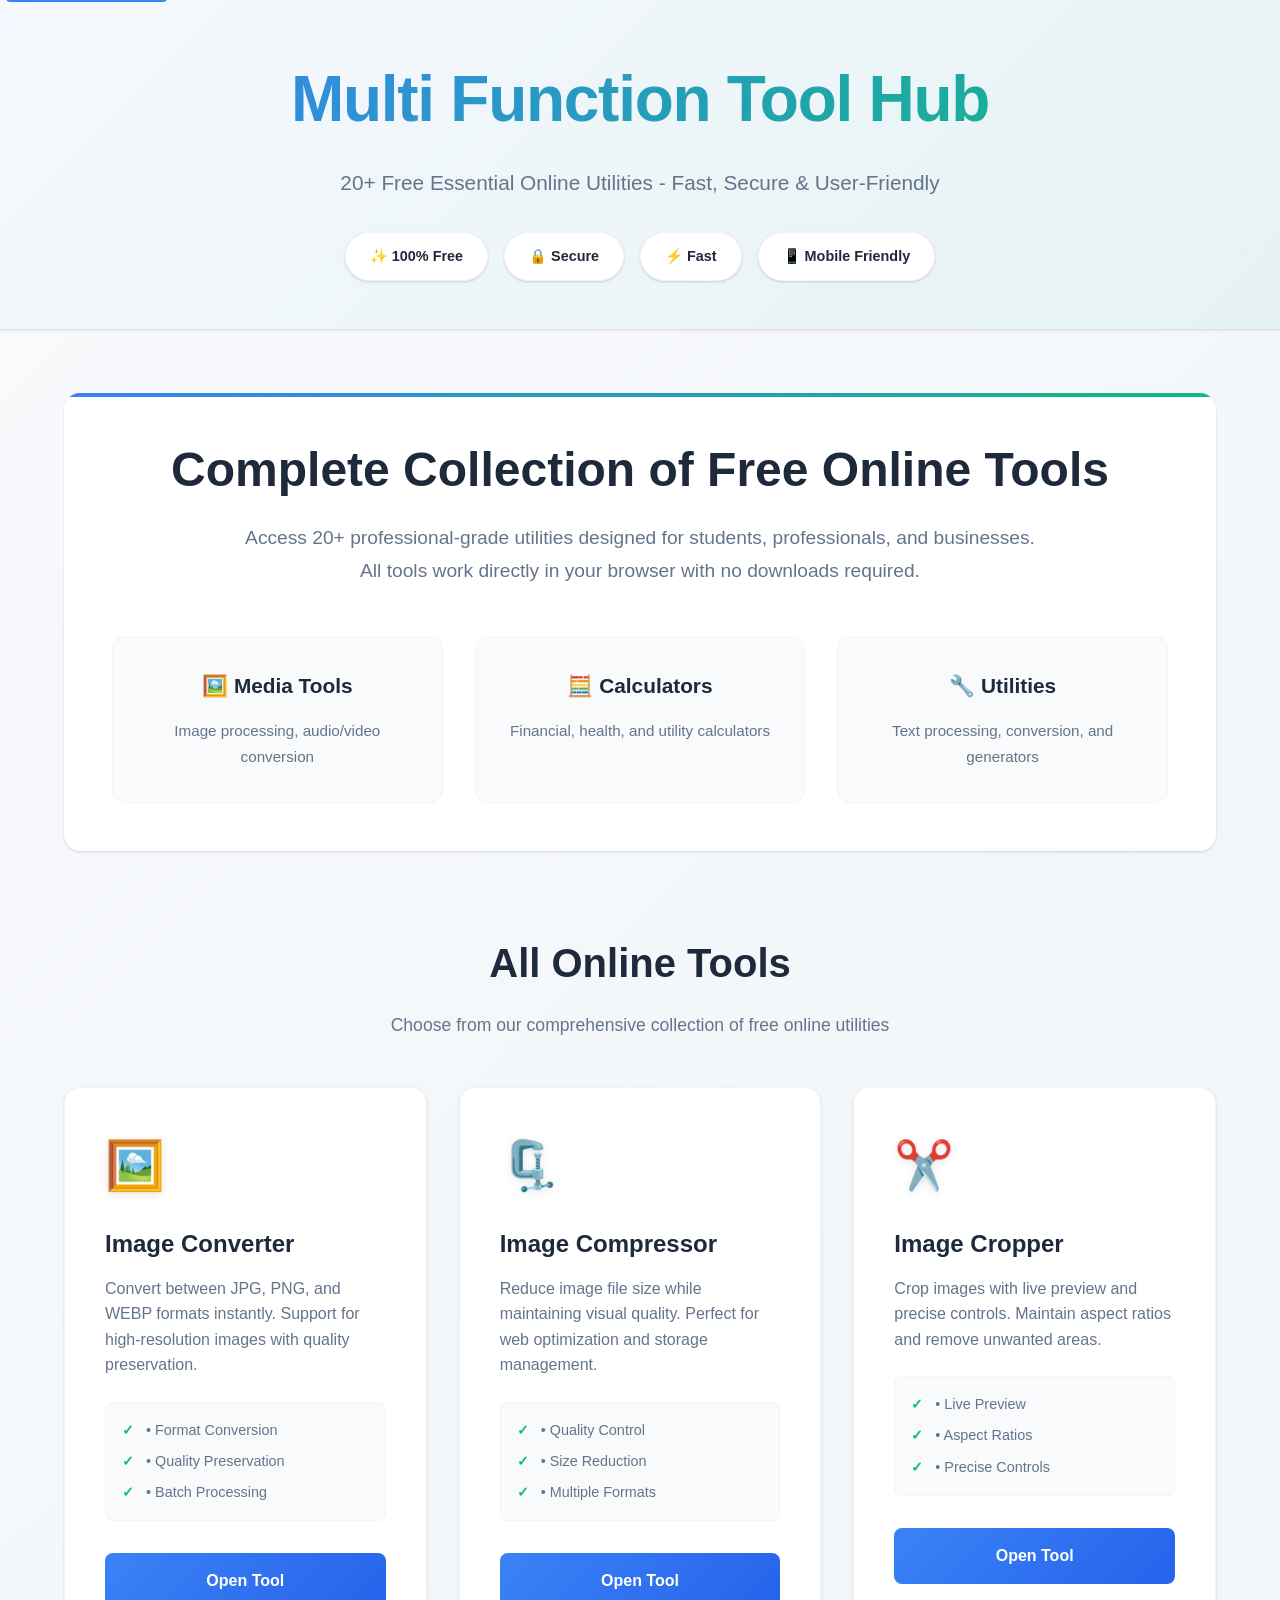
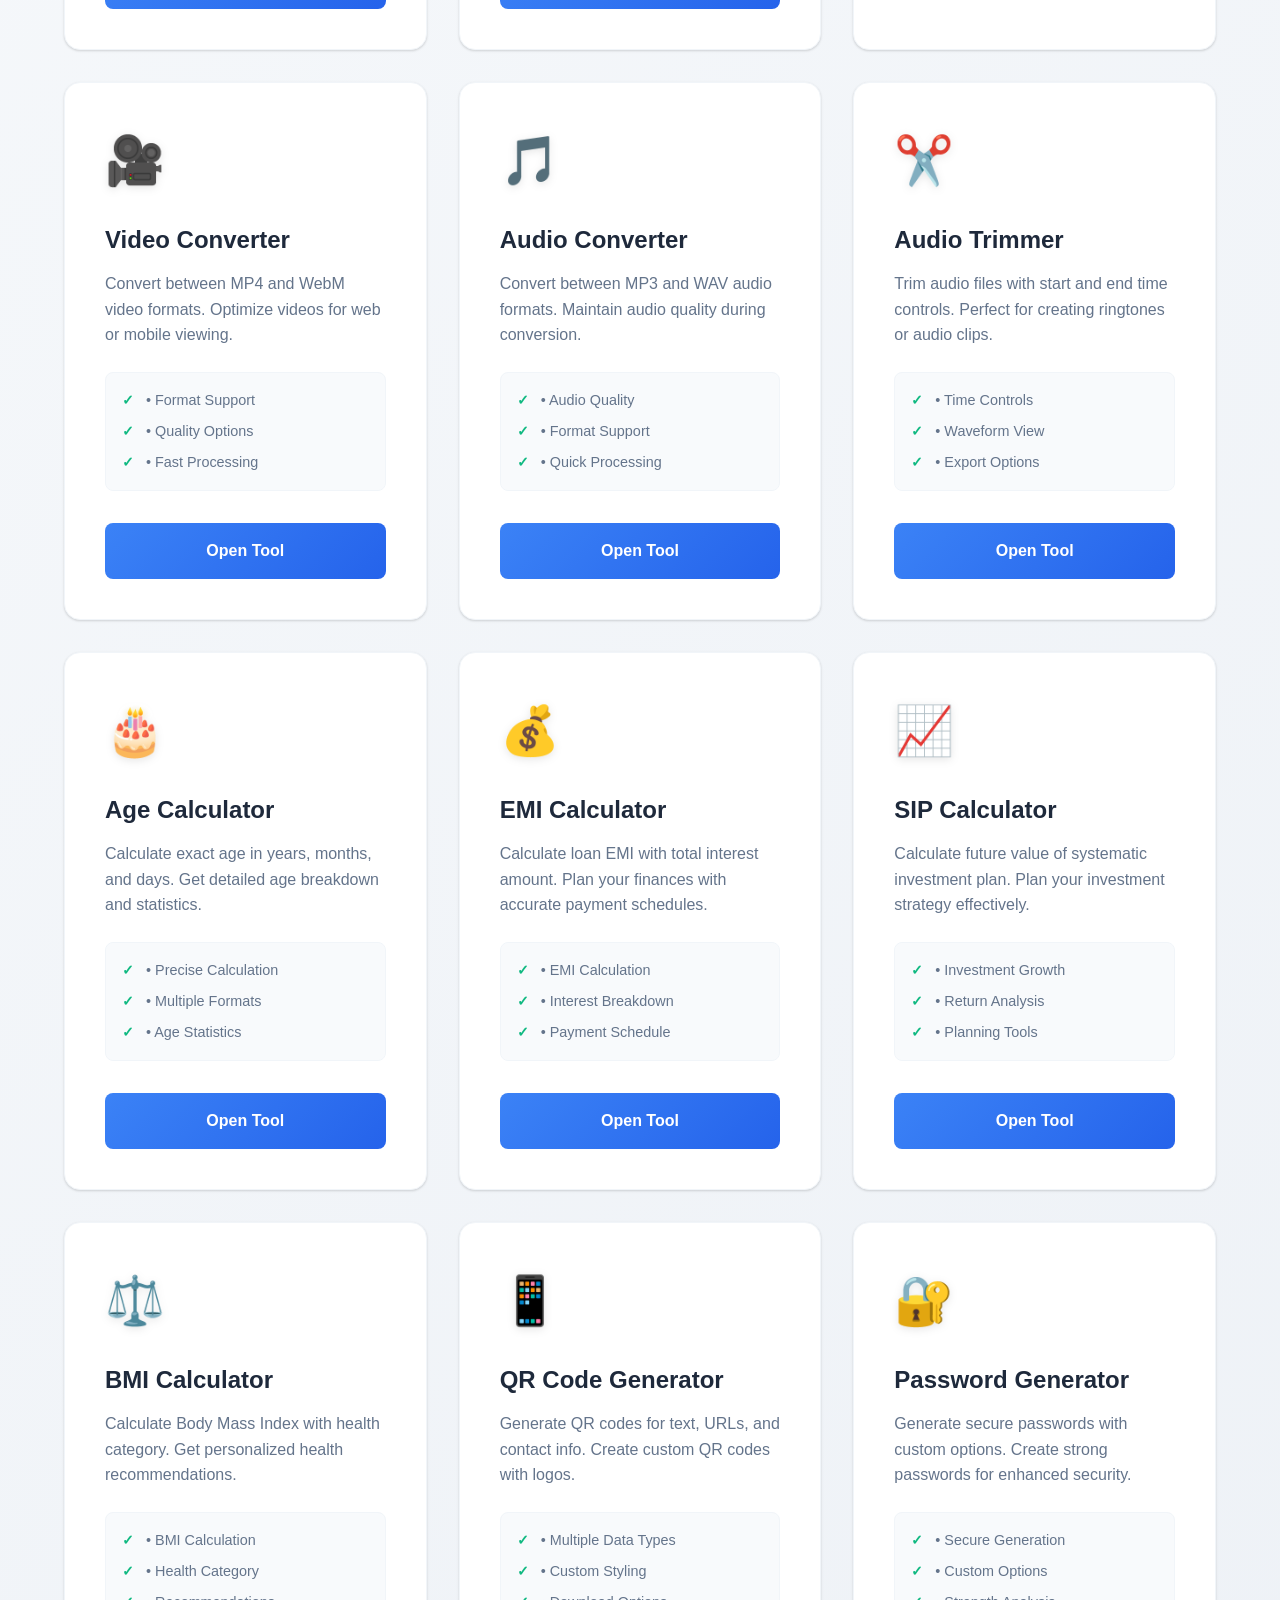
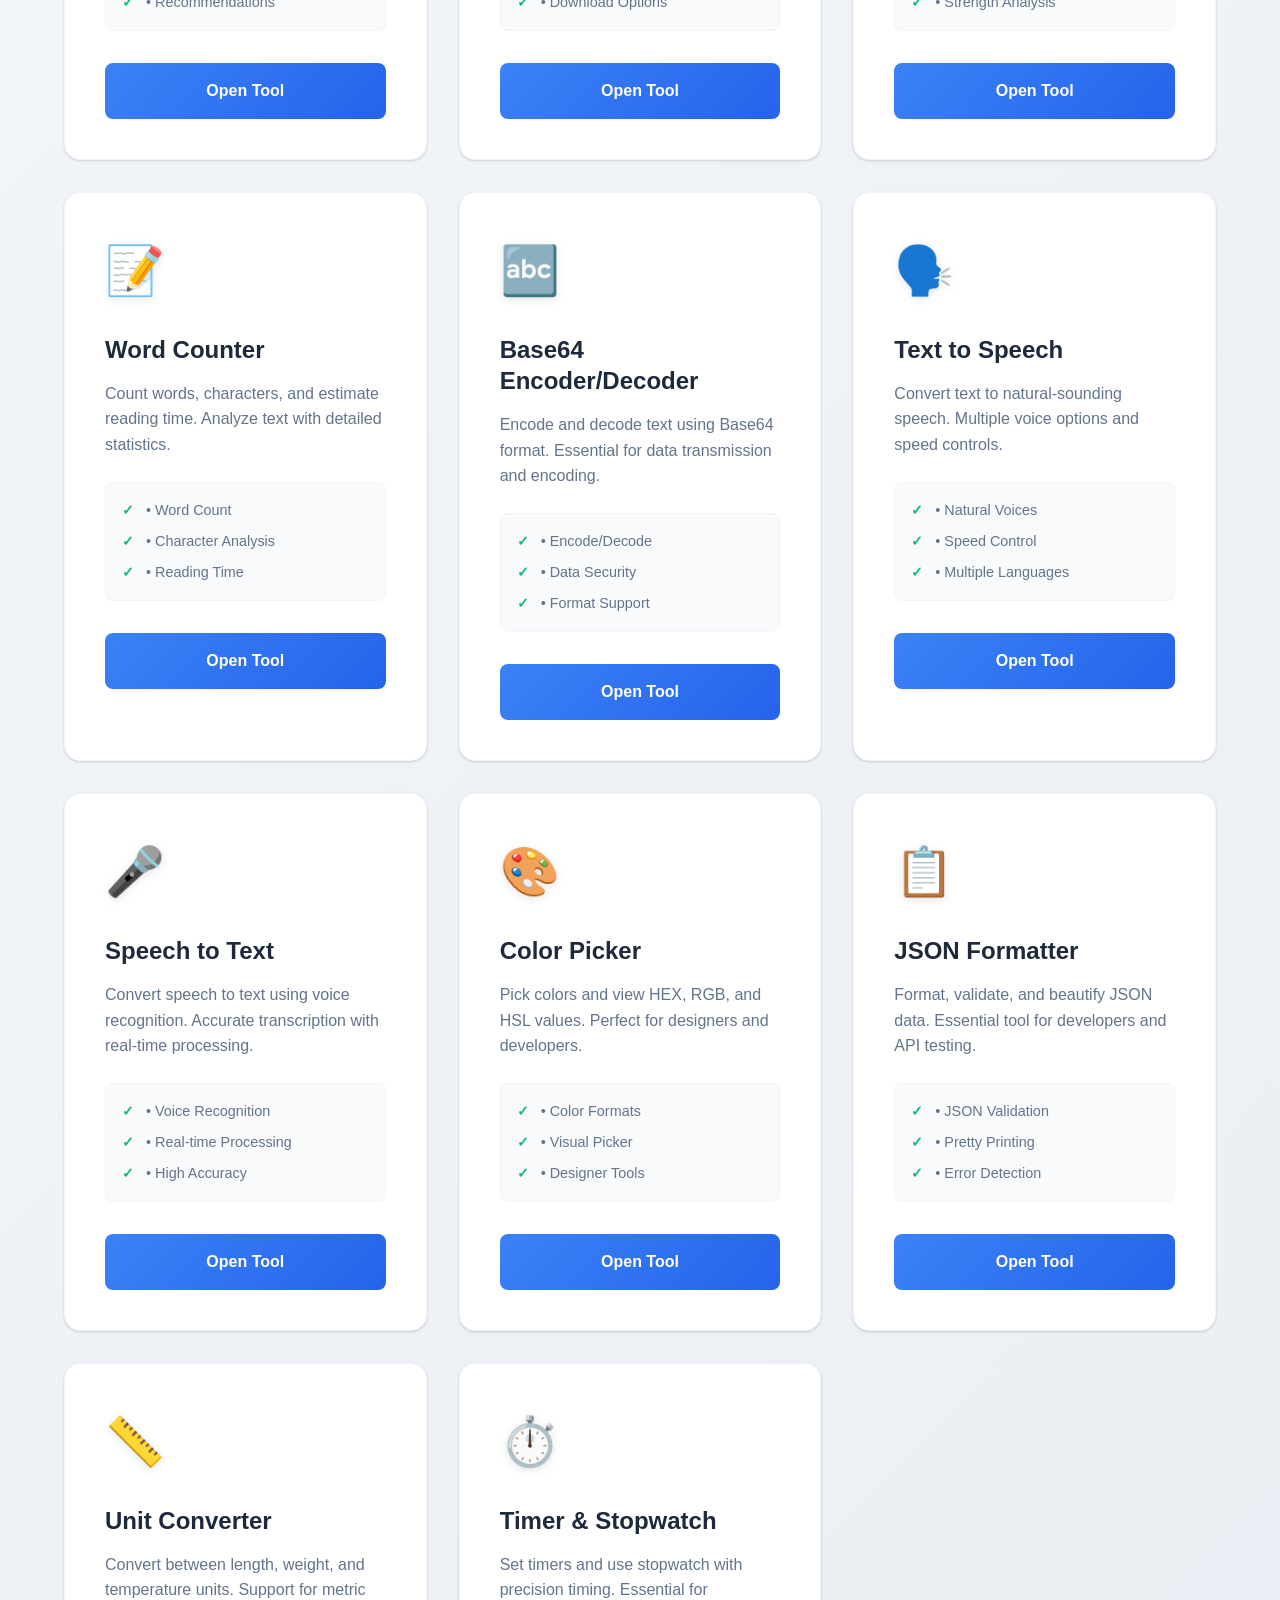
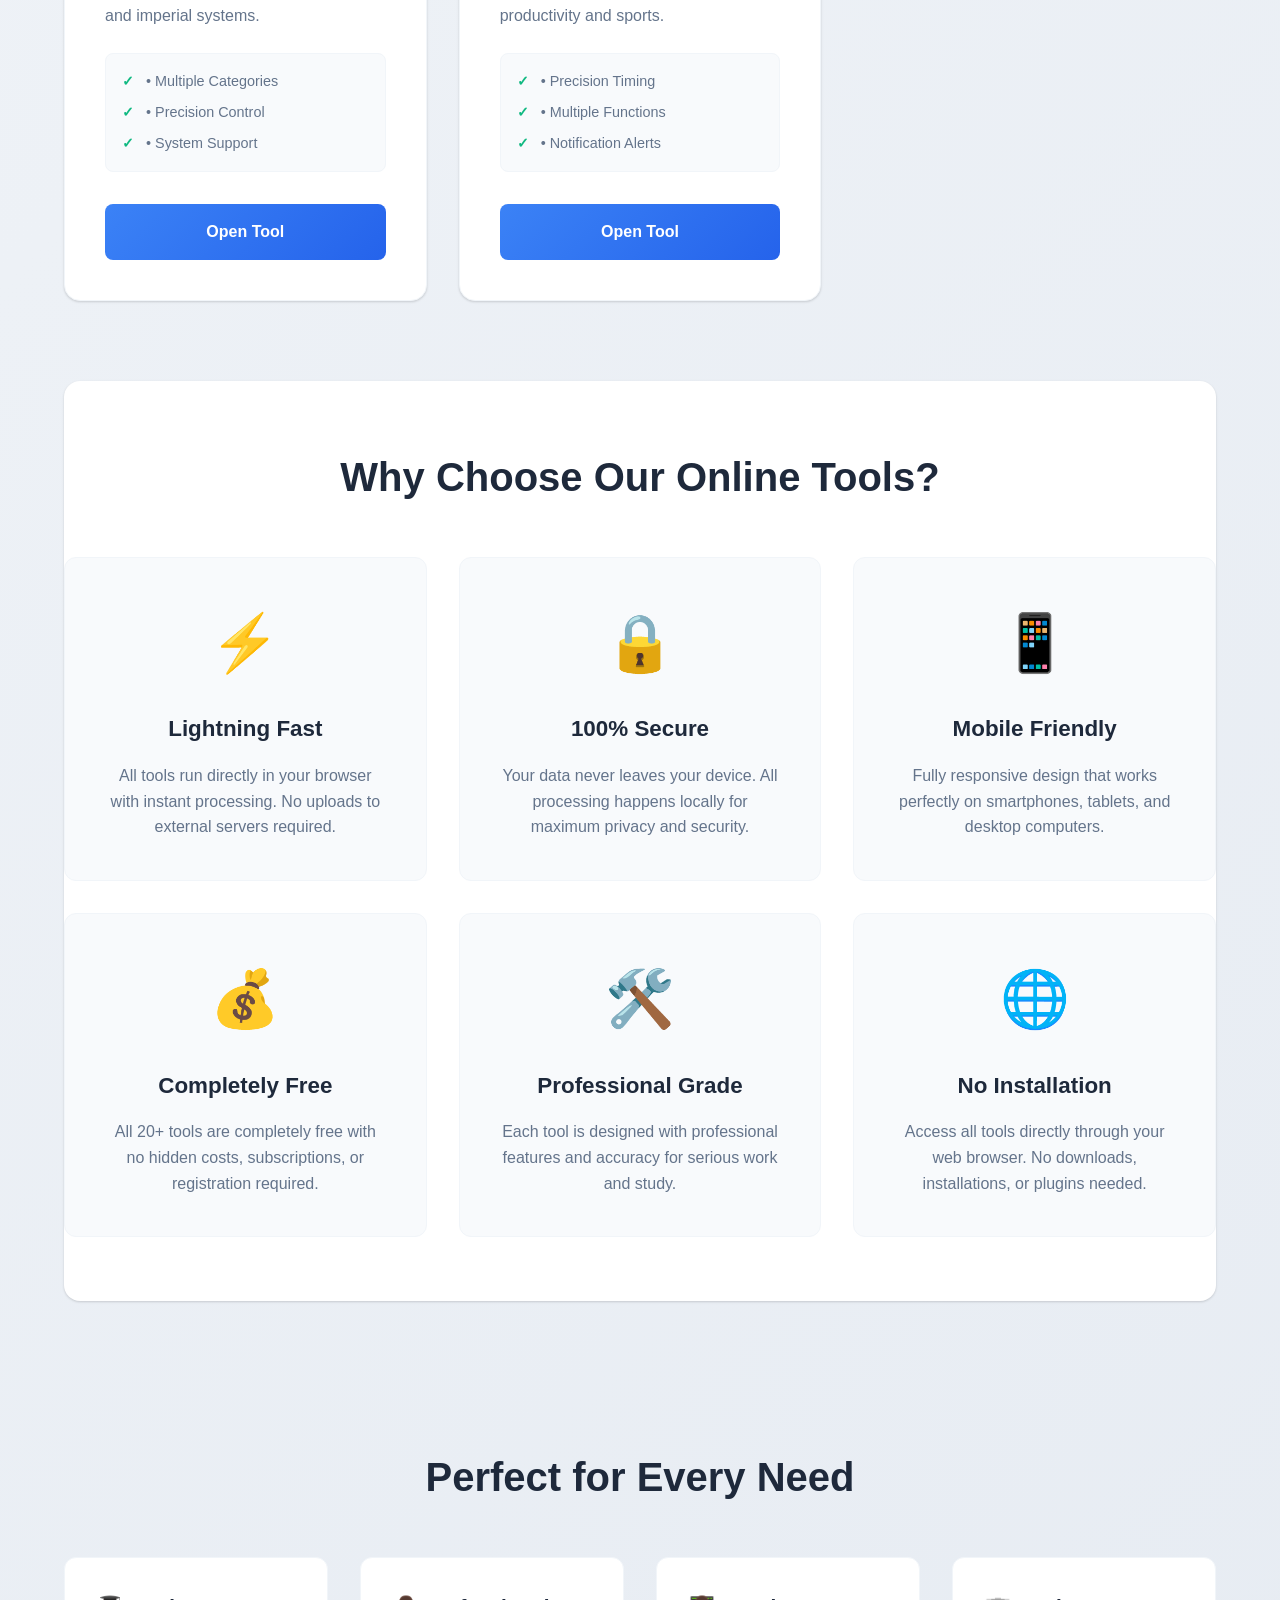
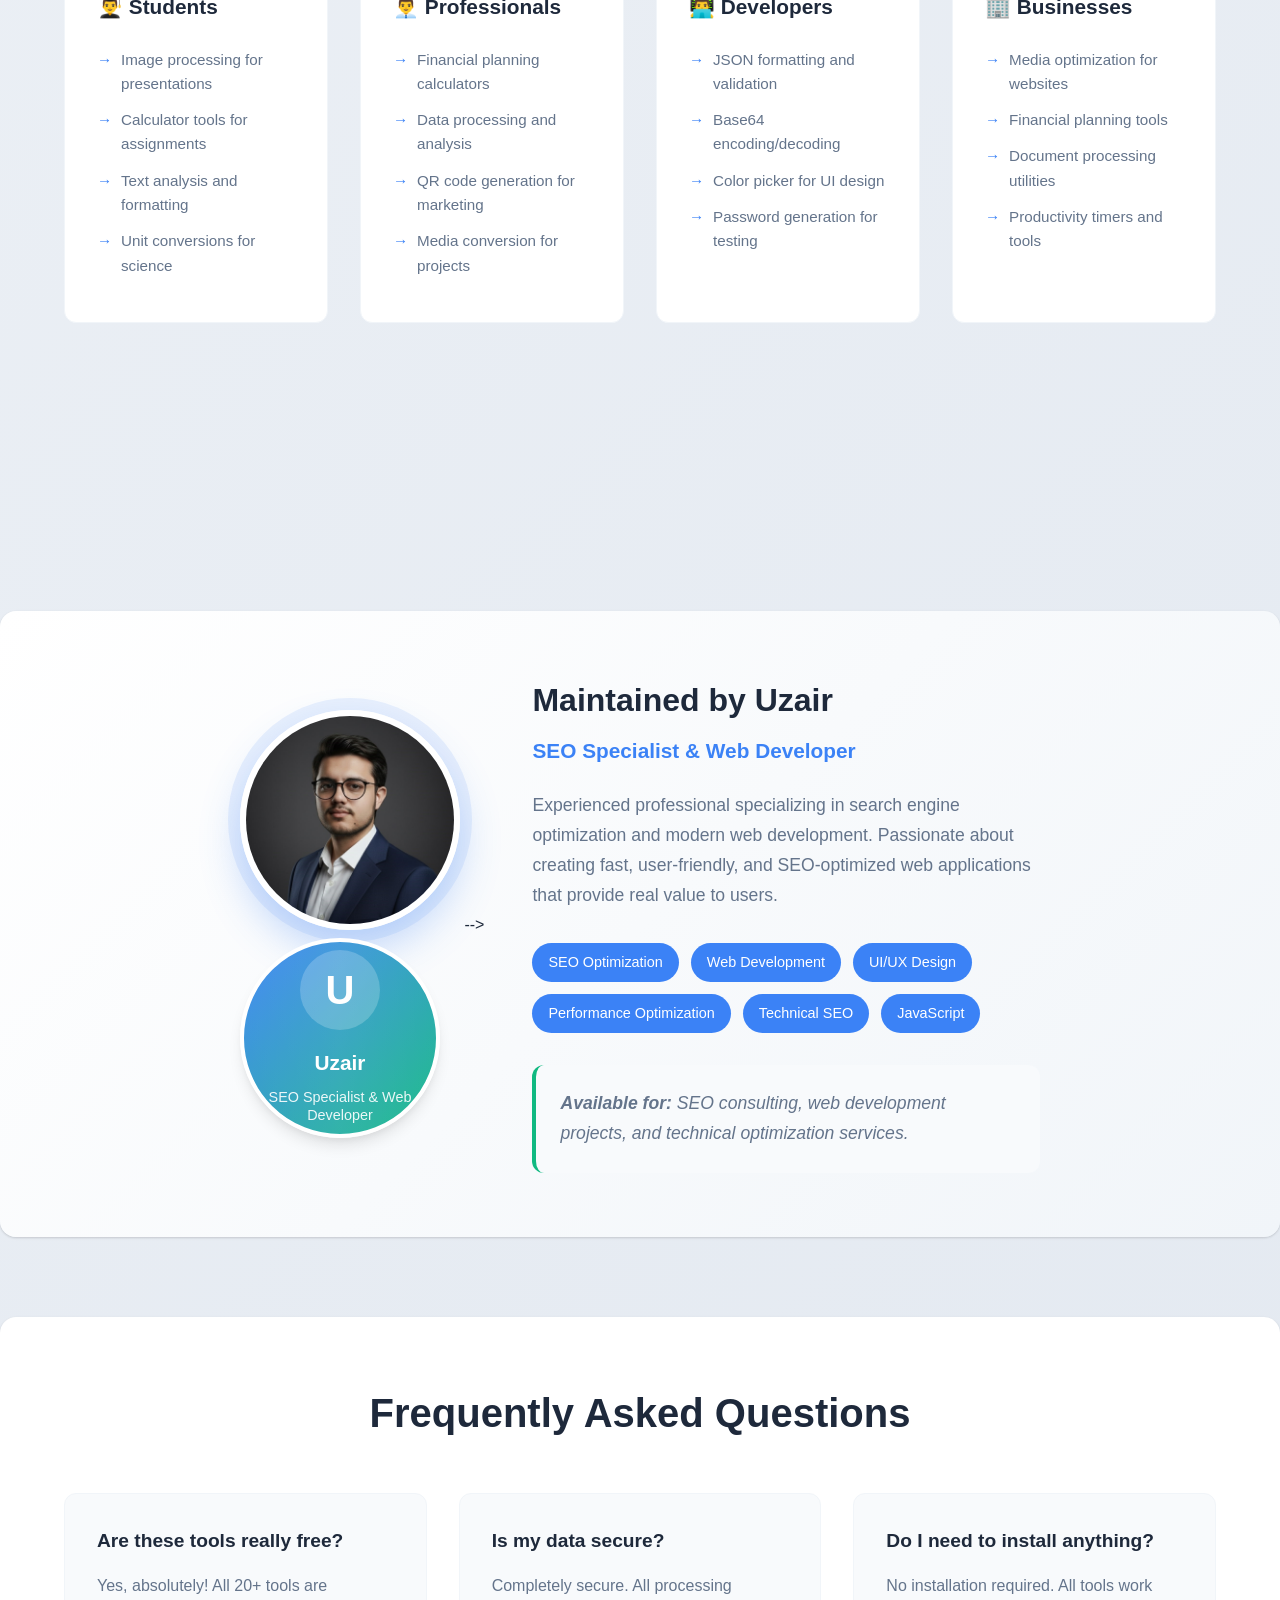
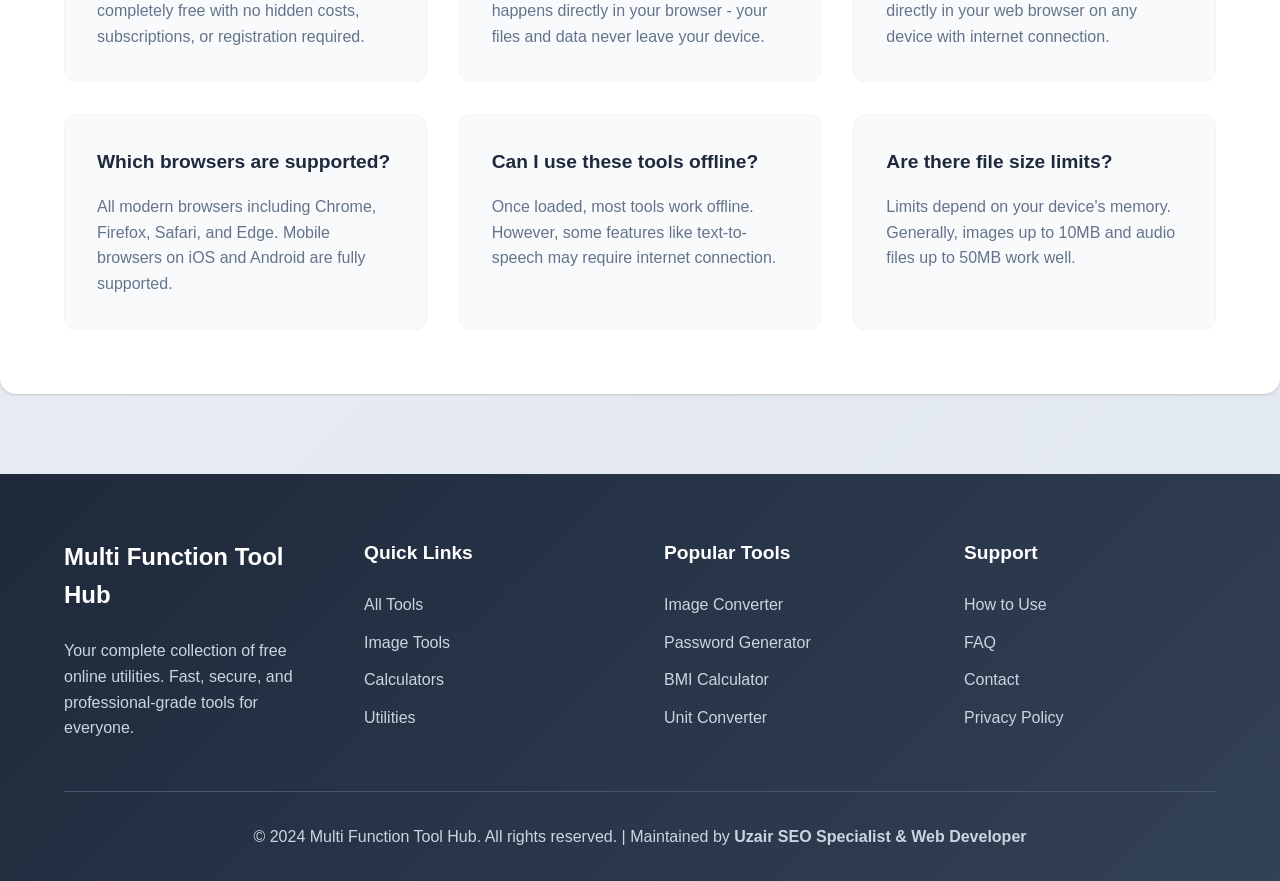
==== commit e6924dfe: "Update index.html" ====
--- a/index.html
+++ b/index.html
@@ -460,7 +460,7 @@
         <div class="container">
             <div class="developer-content">
                 <div class="developer-image">
-                    <!-- Replace this div with: <img src="dev.jpg" alt="Uzair - SEO Specialist and Web Developer" class="dev-photo"> -->
+                 <img src="dev.jpg" alt="Uzair - SEO Specialist and Web Developer" class="dev-photo"> -->
                     <div class="dev-photo-placeholder">
                         <div class="dev-avatar">U</div>
                         <p class="dev-name">Uzair</p>
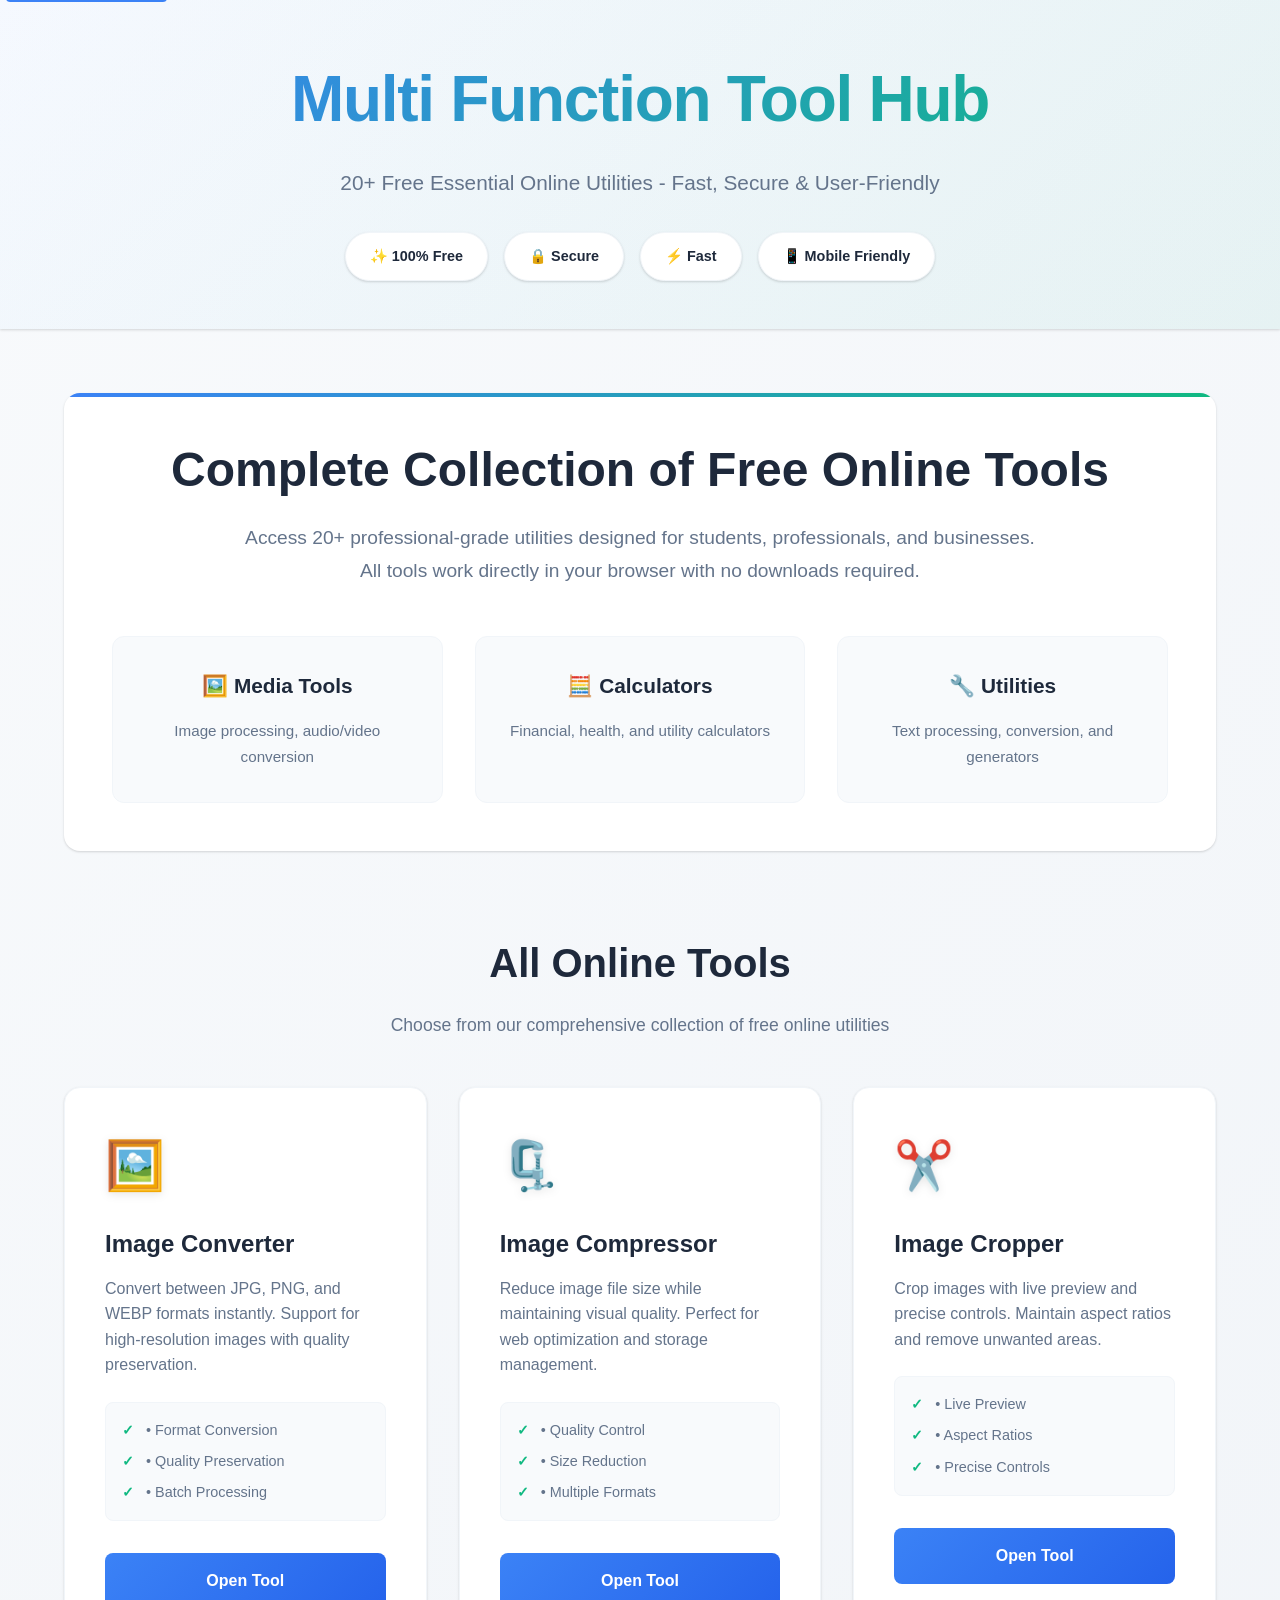
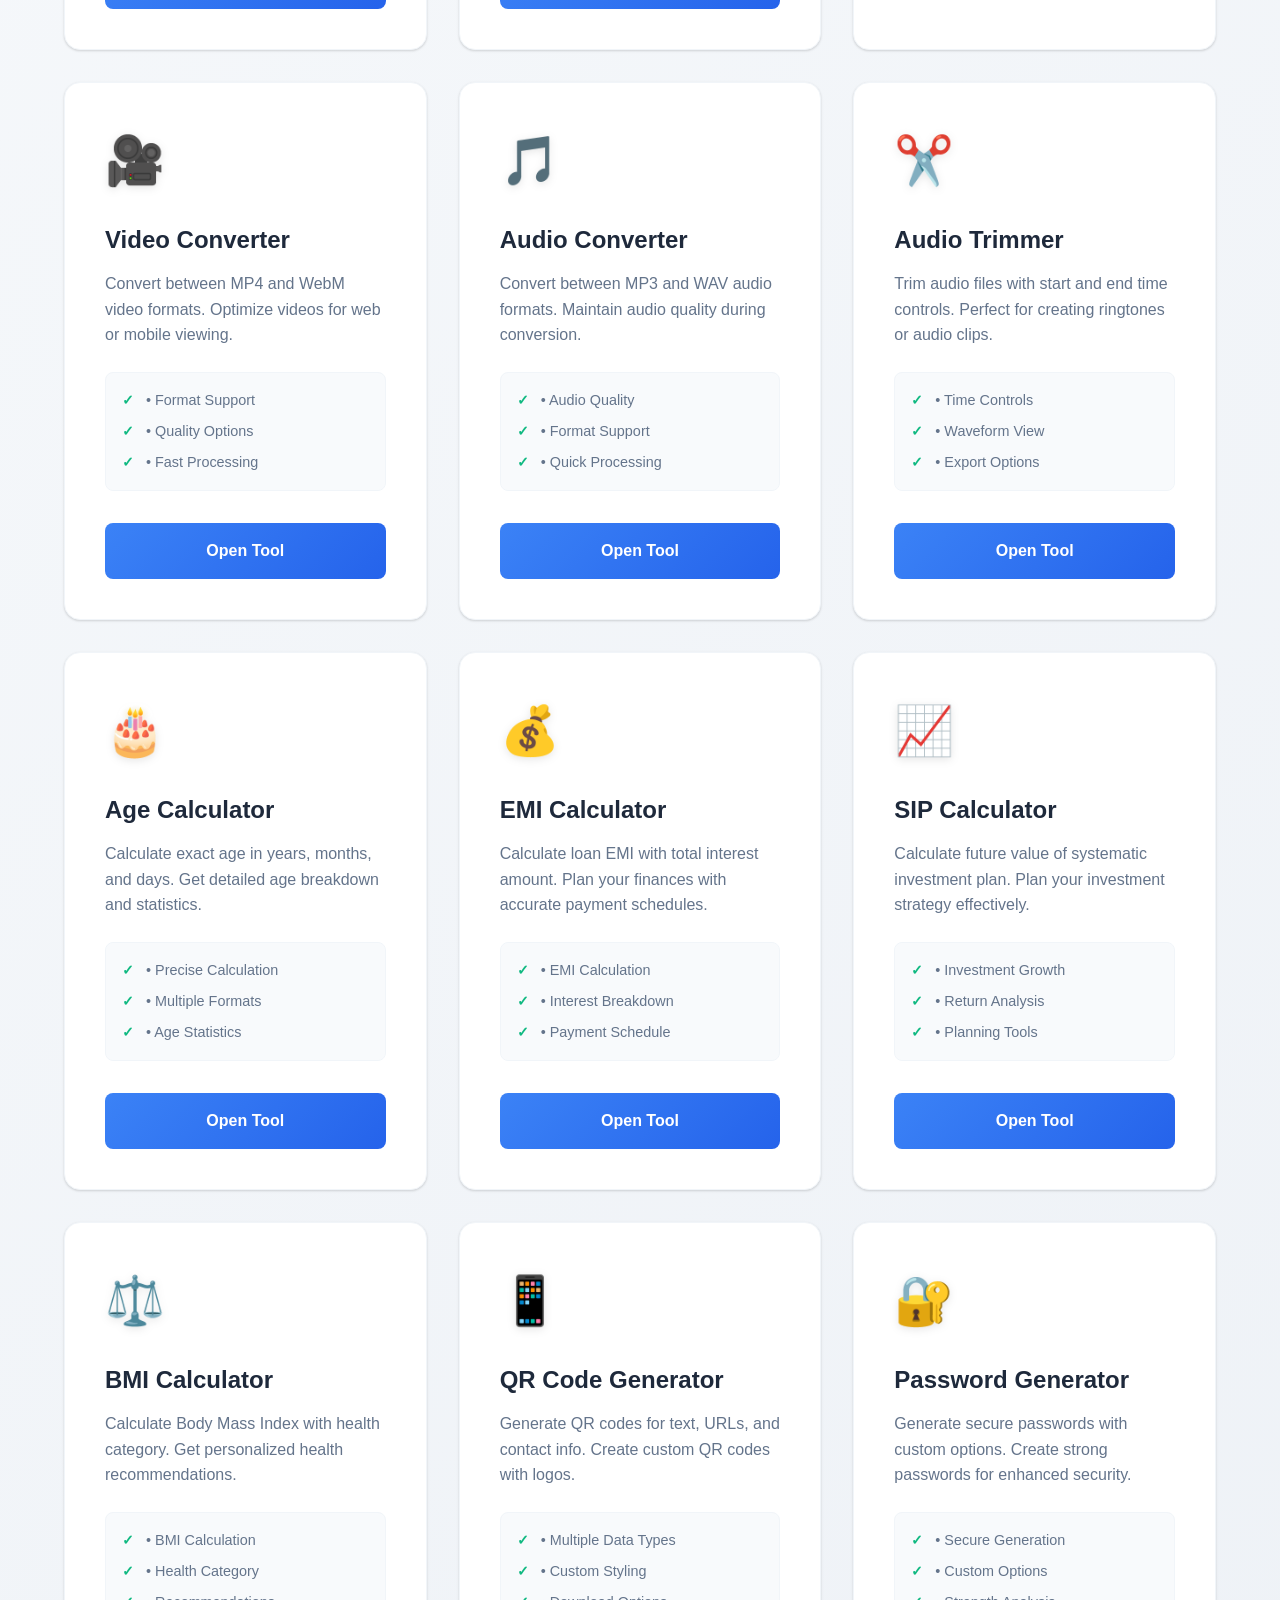
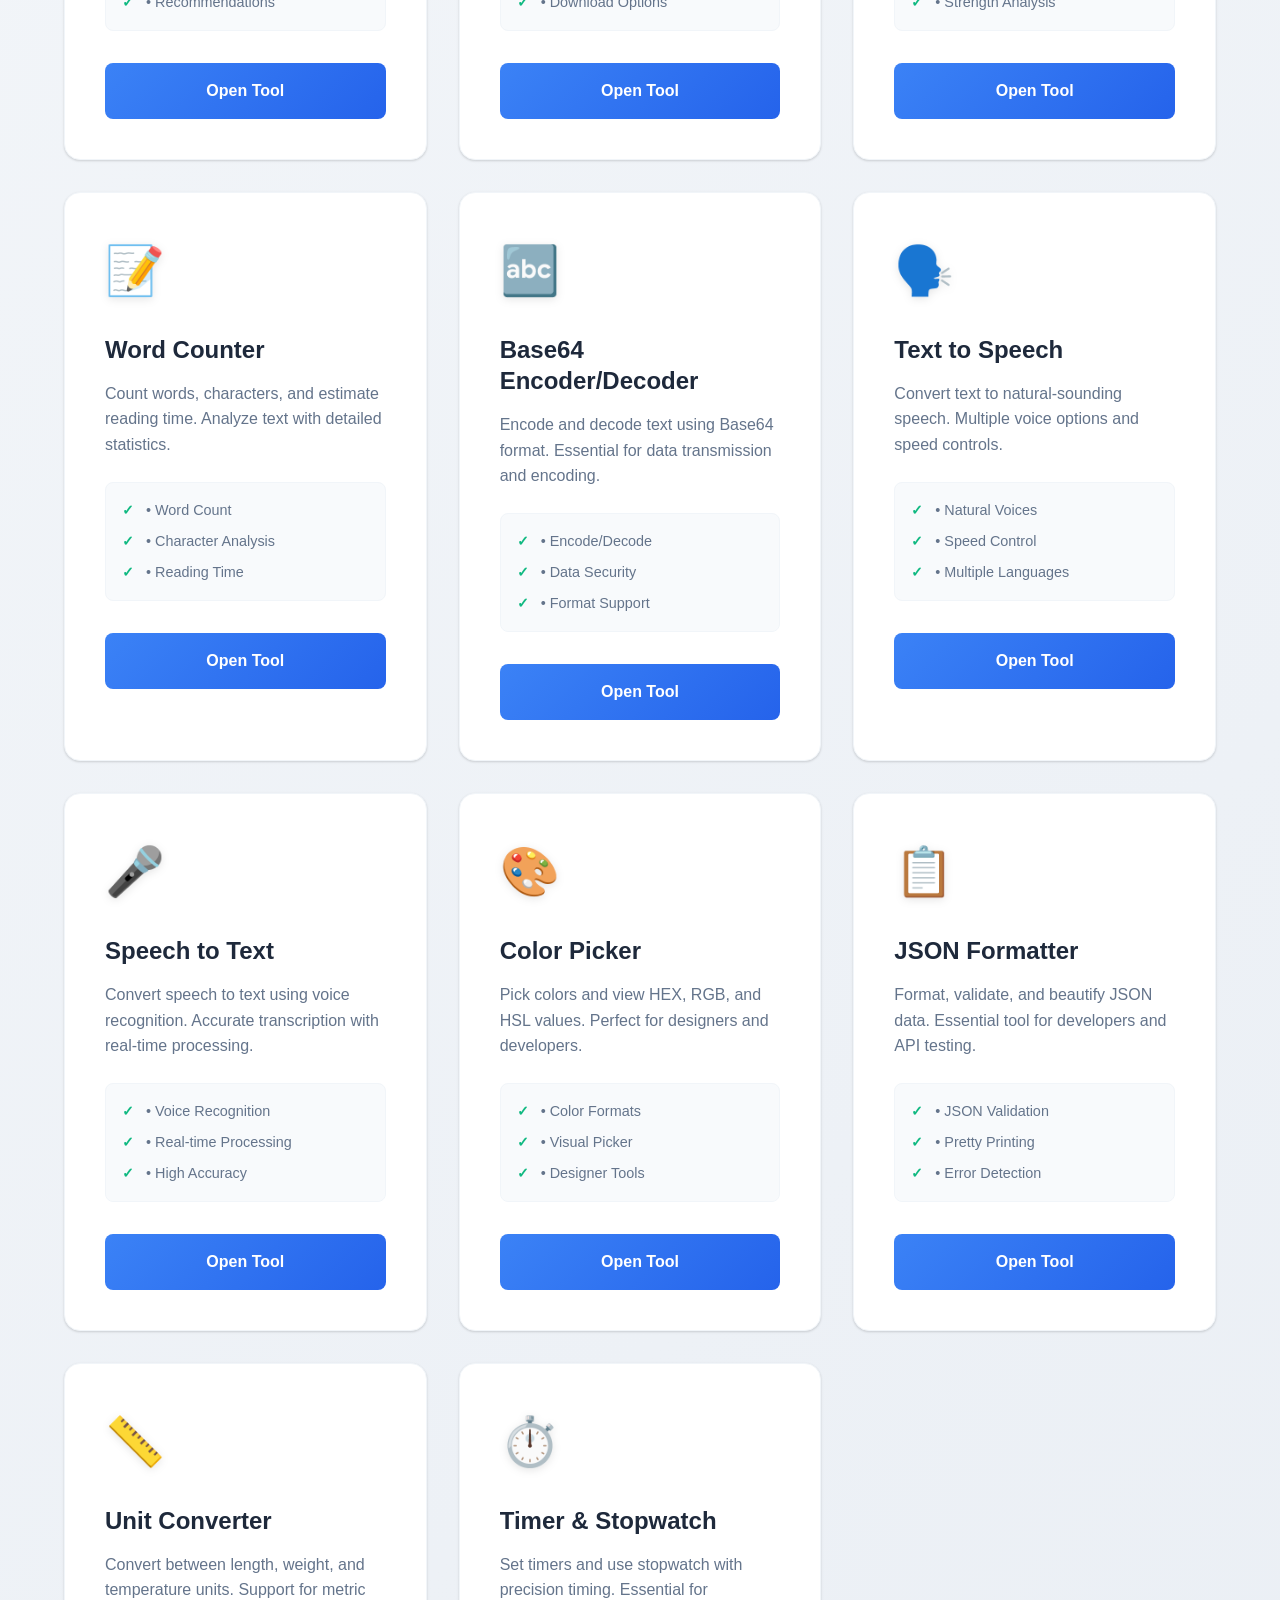
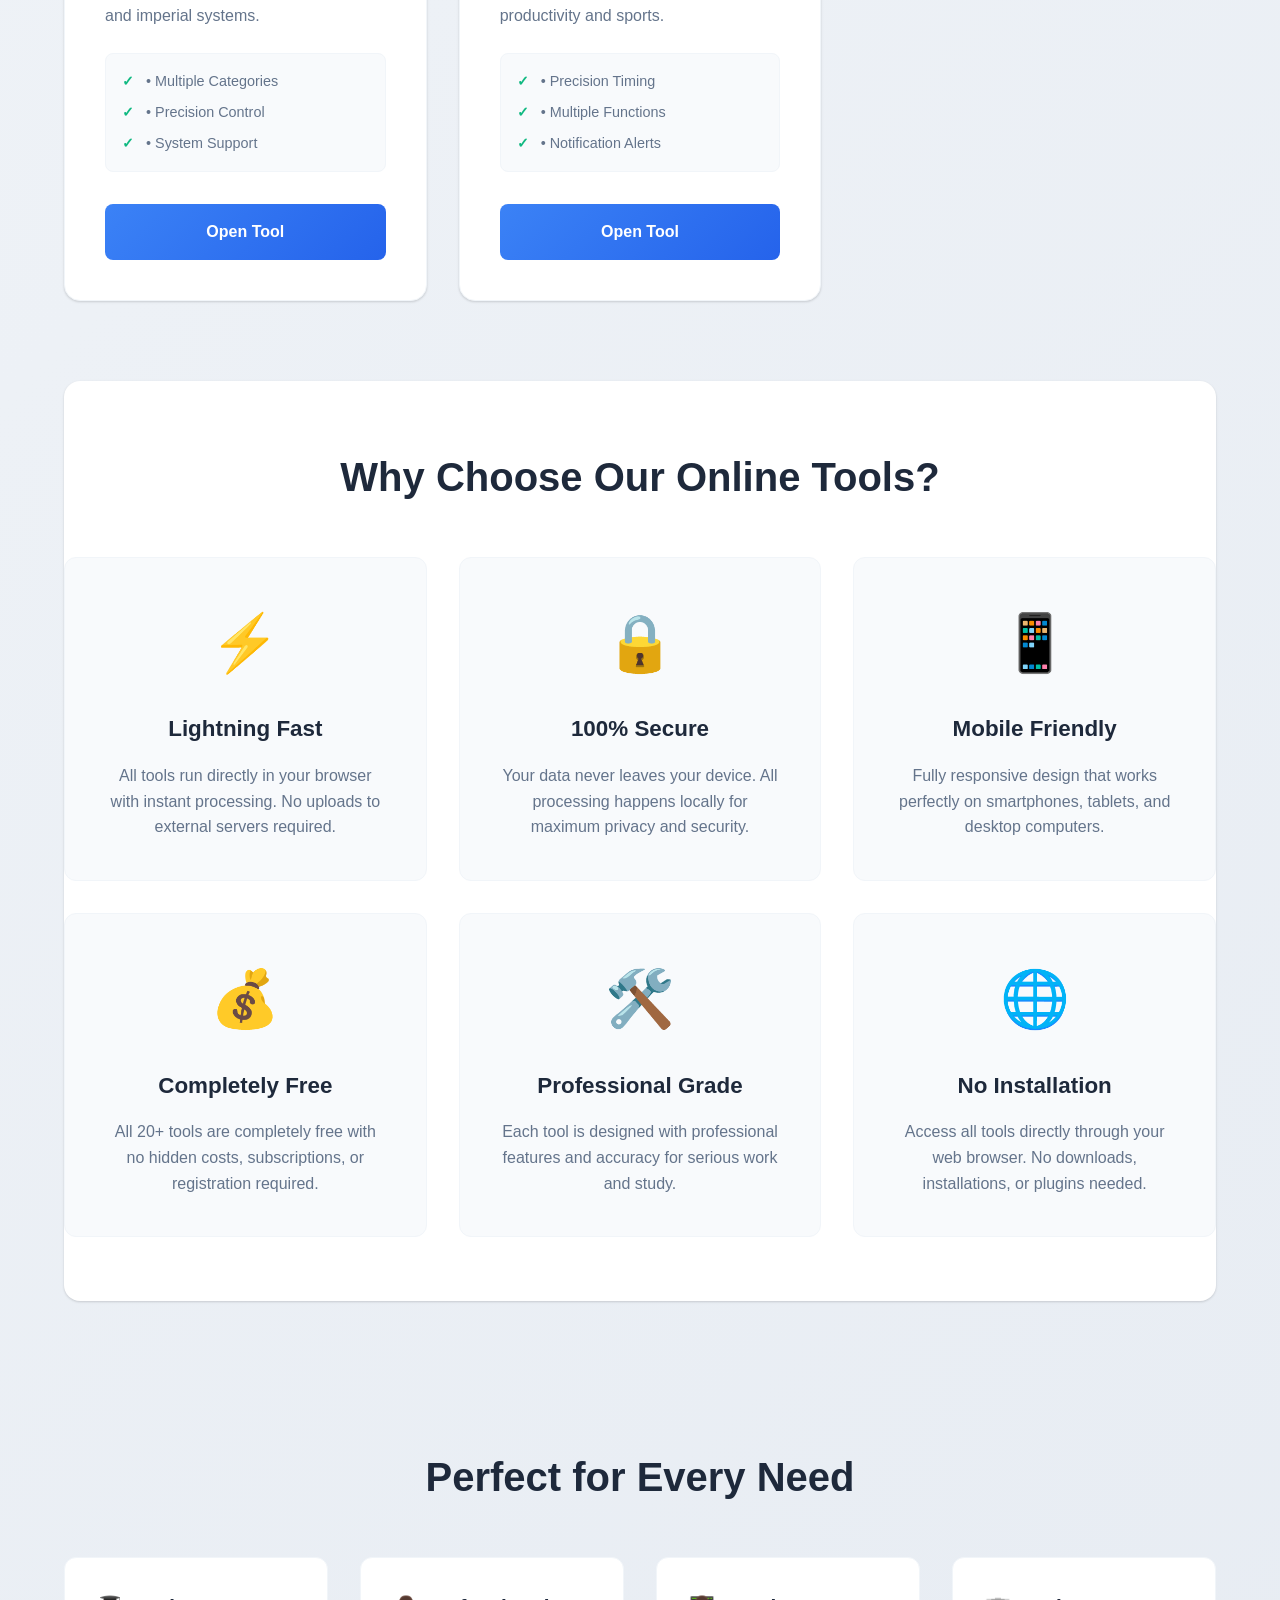
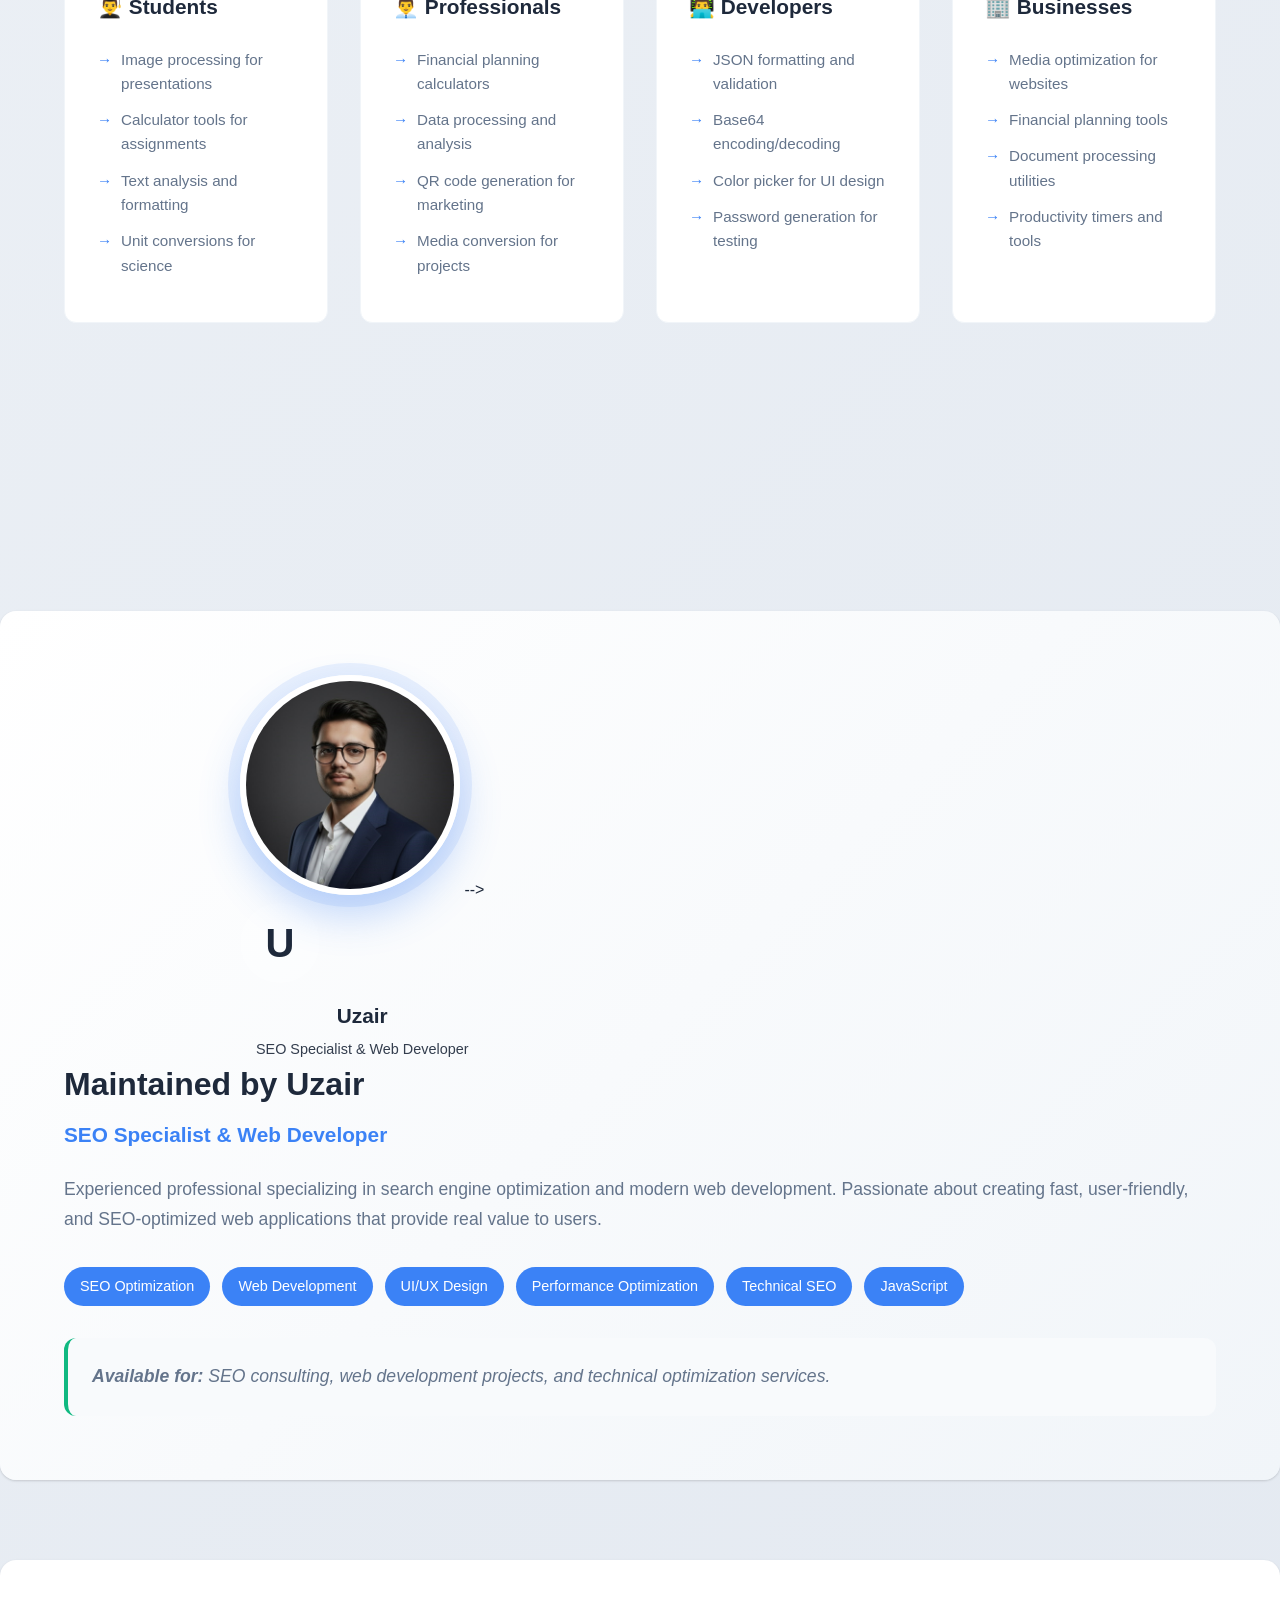
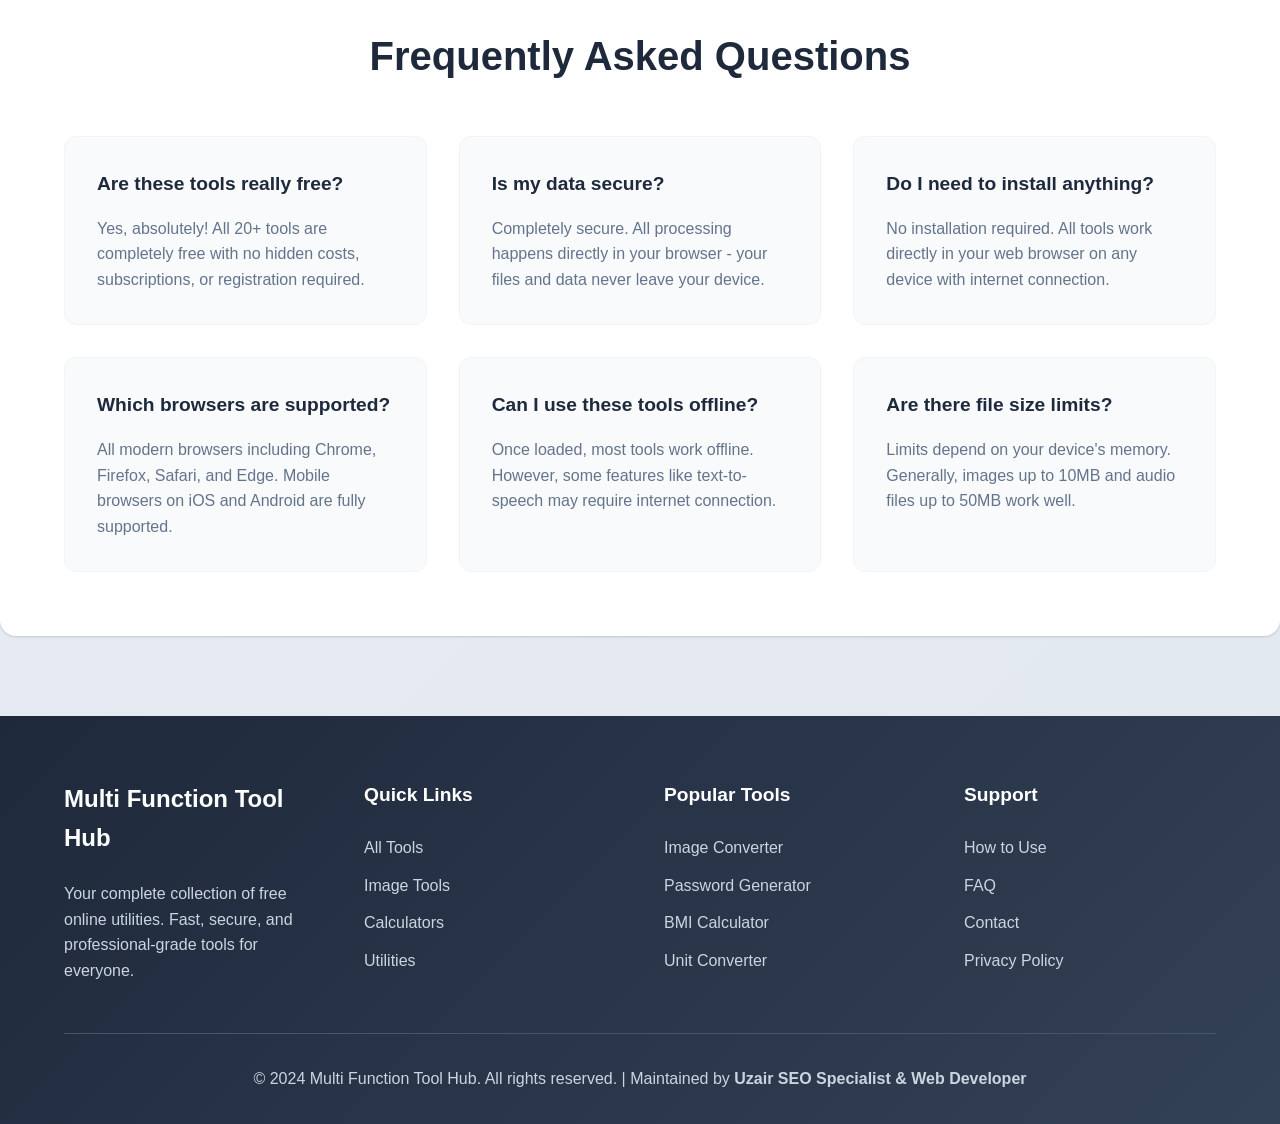
==== commit e3ac26b7: "Update index.html" ====
--- a/index.html
+++ b/index.html
@@ -461,8 +461,7 @@
             <div class="developer-content">
                 <div class="developer-image">
                  <img src="dev.jpg" alt="Uzair - SEO Specialist and Web Developer" class="dev-photo"> -->
-                    <div class="dev-photo-placeholder">
-                        <div class="dev-avatar">U</div>
+                       <div class="dev-avatar">U</div>
                         <p class="dev-name">Uzair</p>
                         <p class="dev-title">SEO Specialist & Web Developer</p>
                     </div>
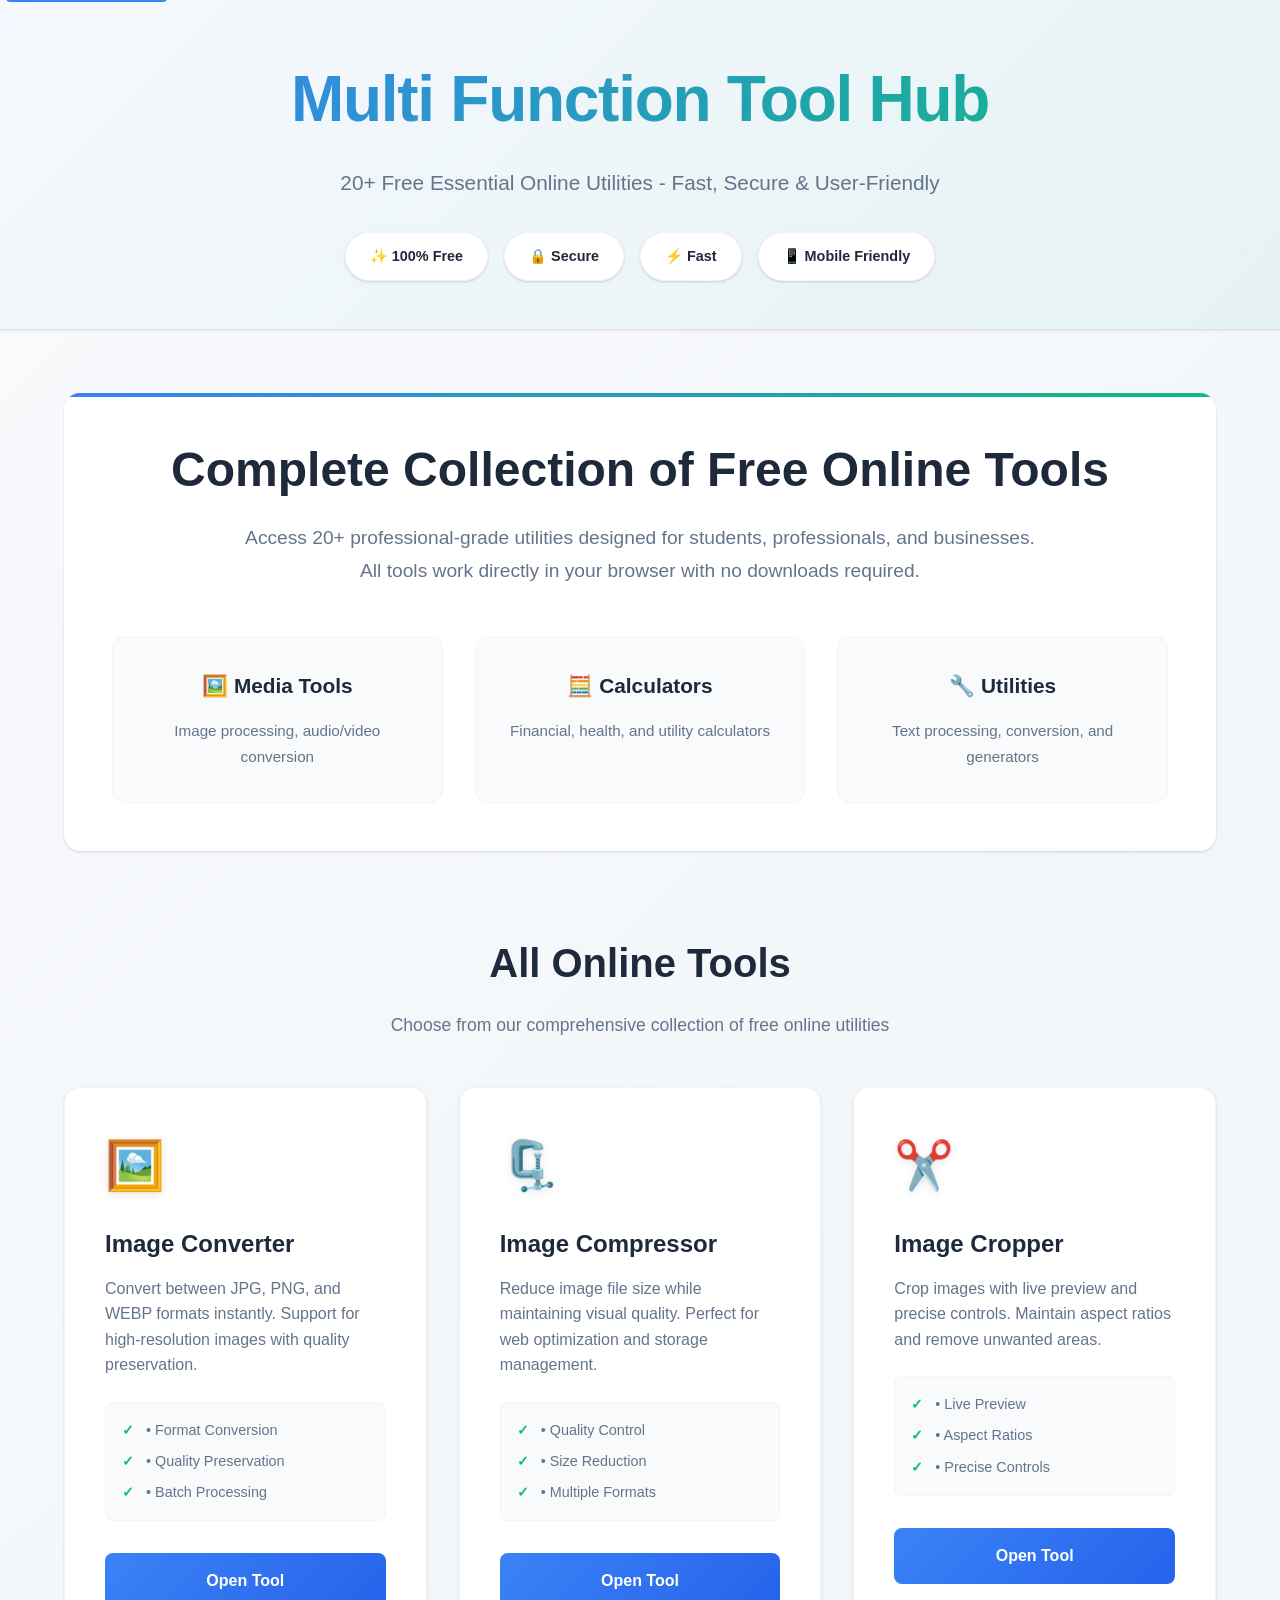
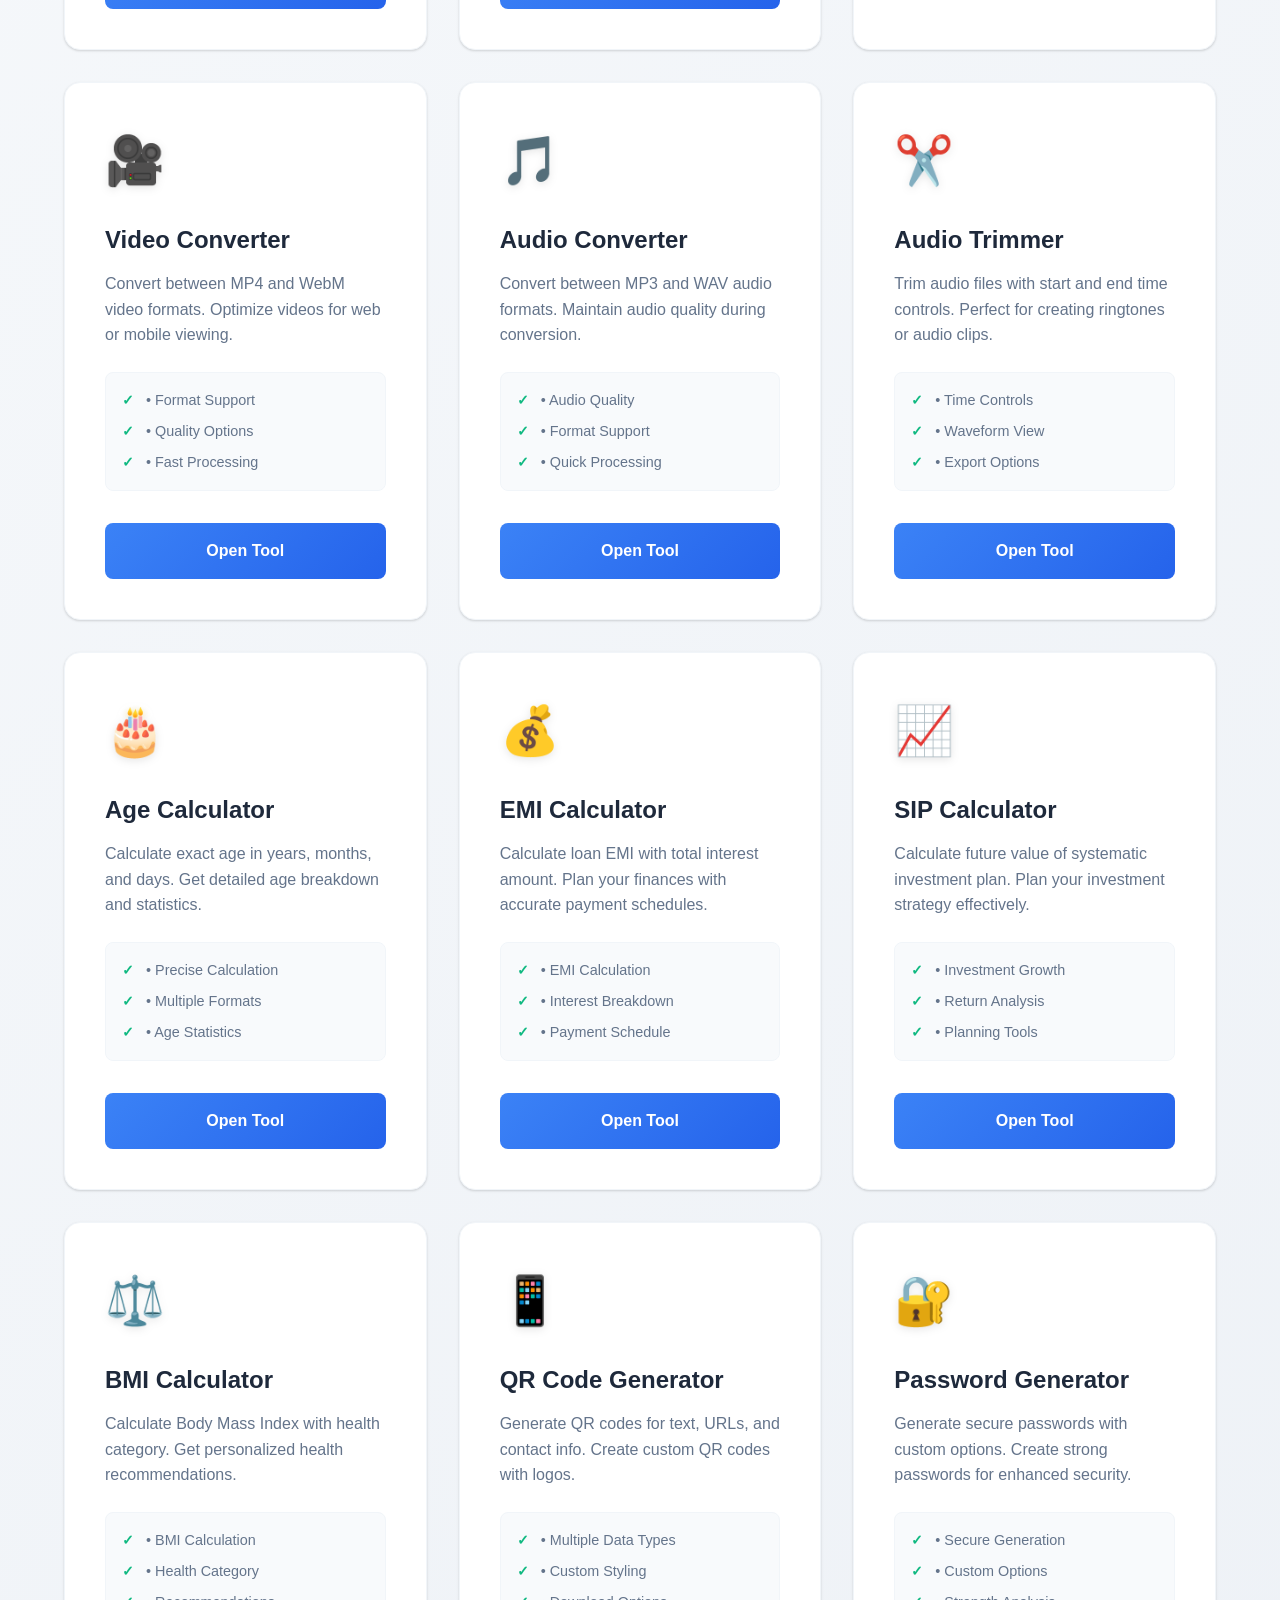
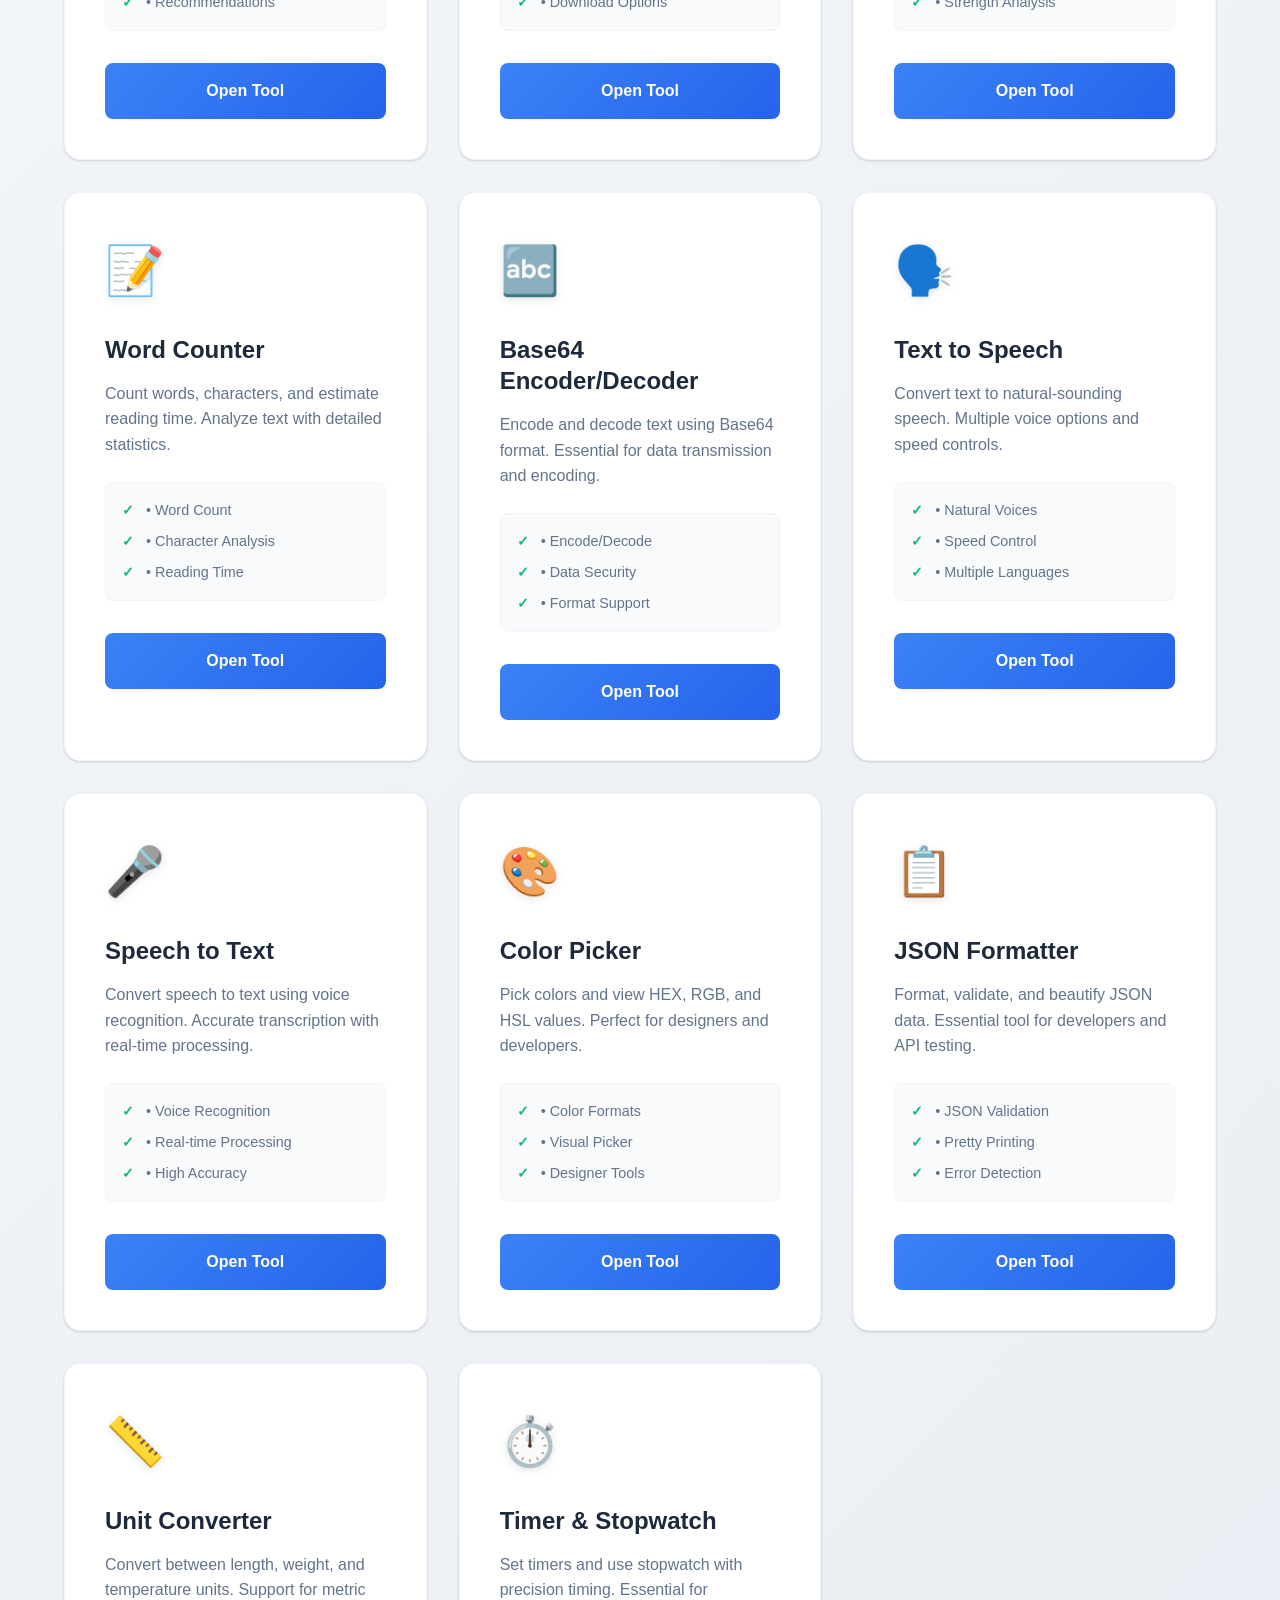
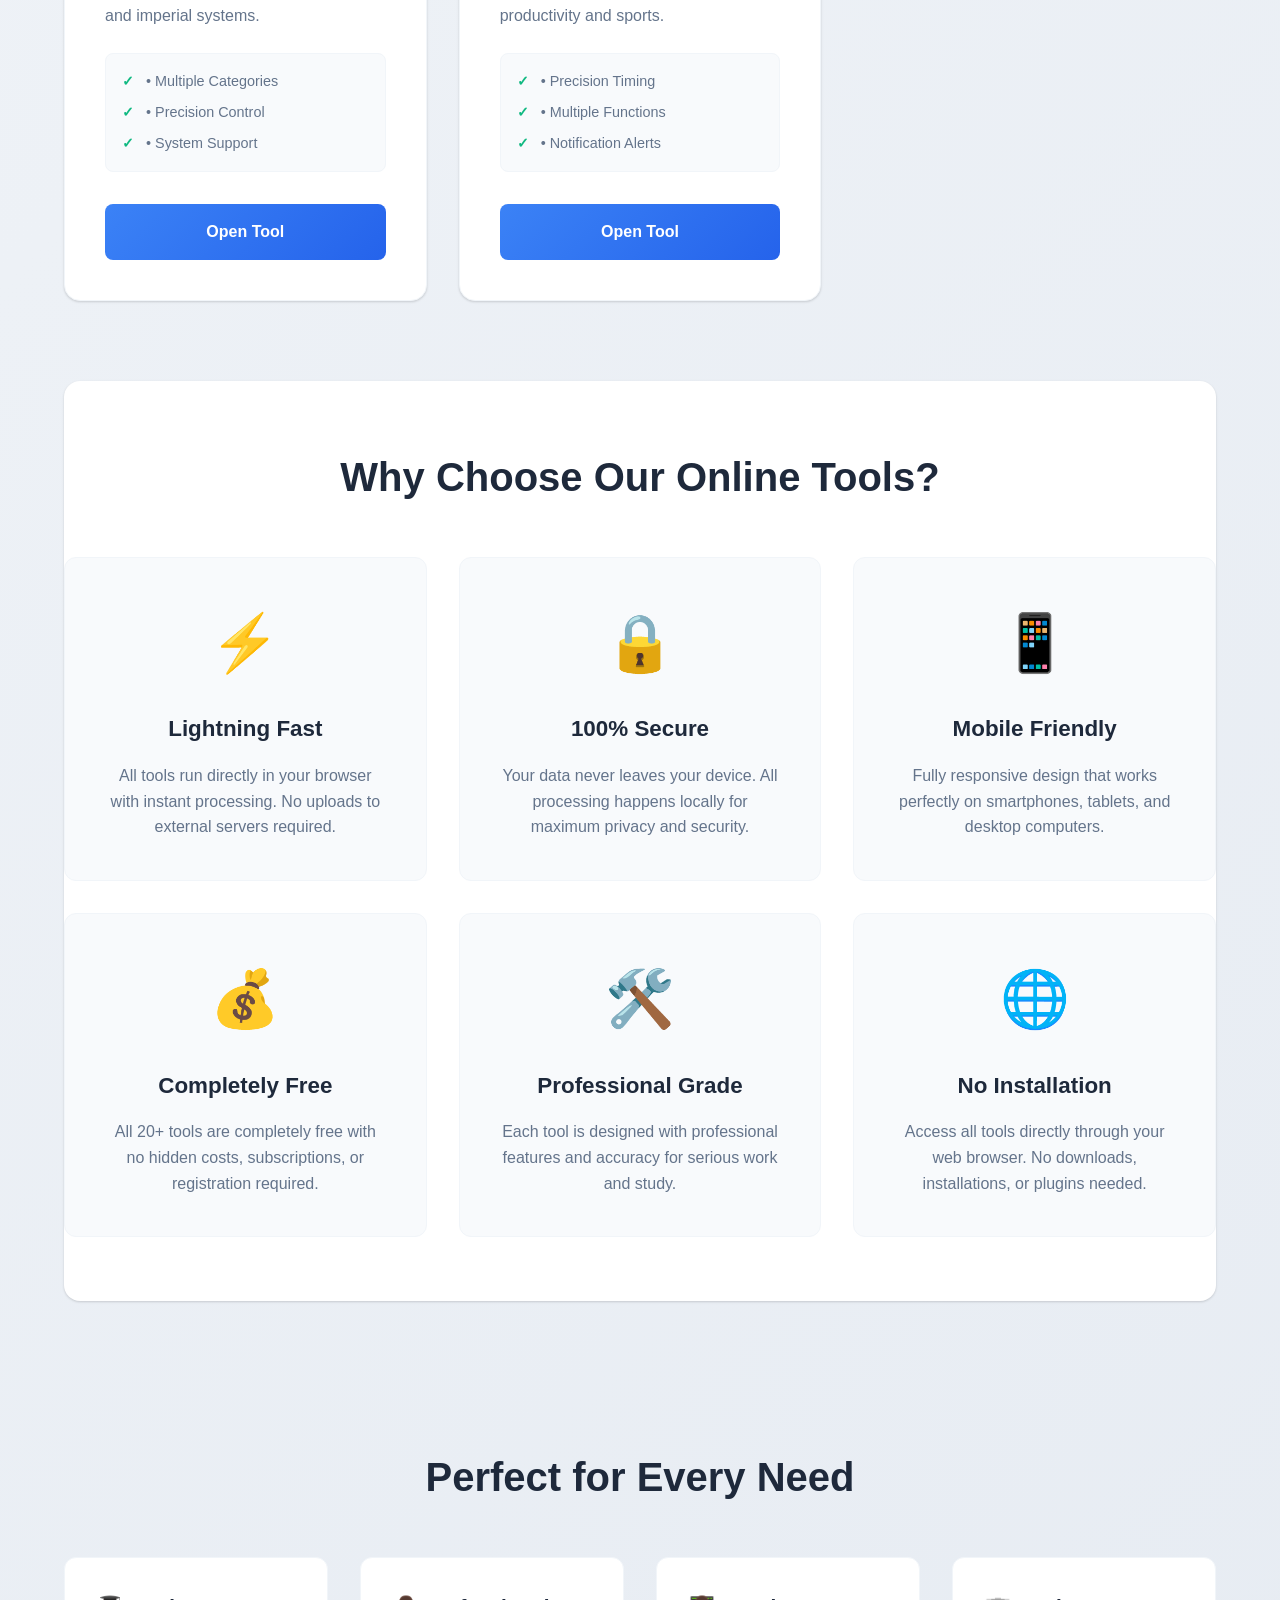
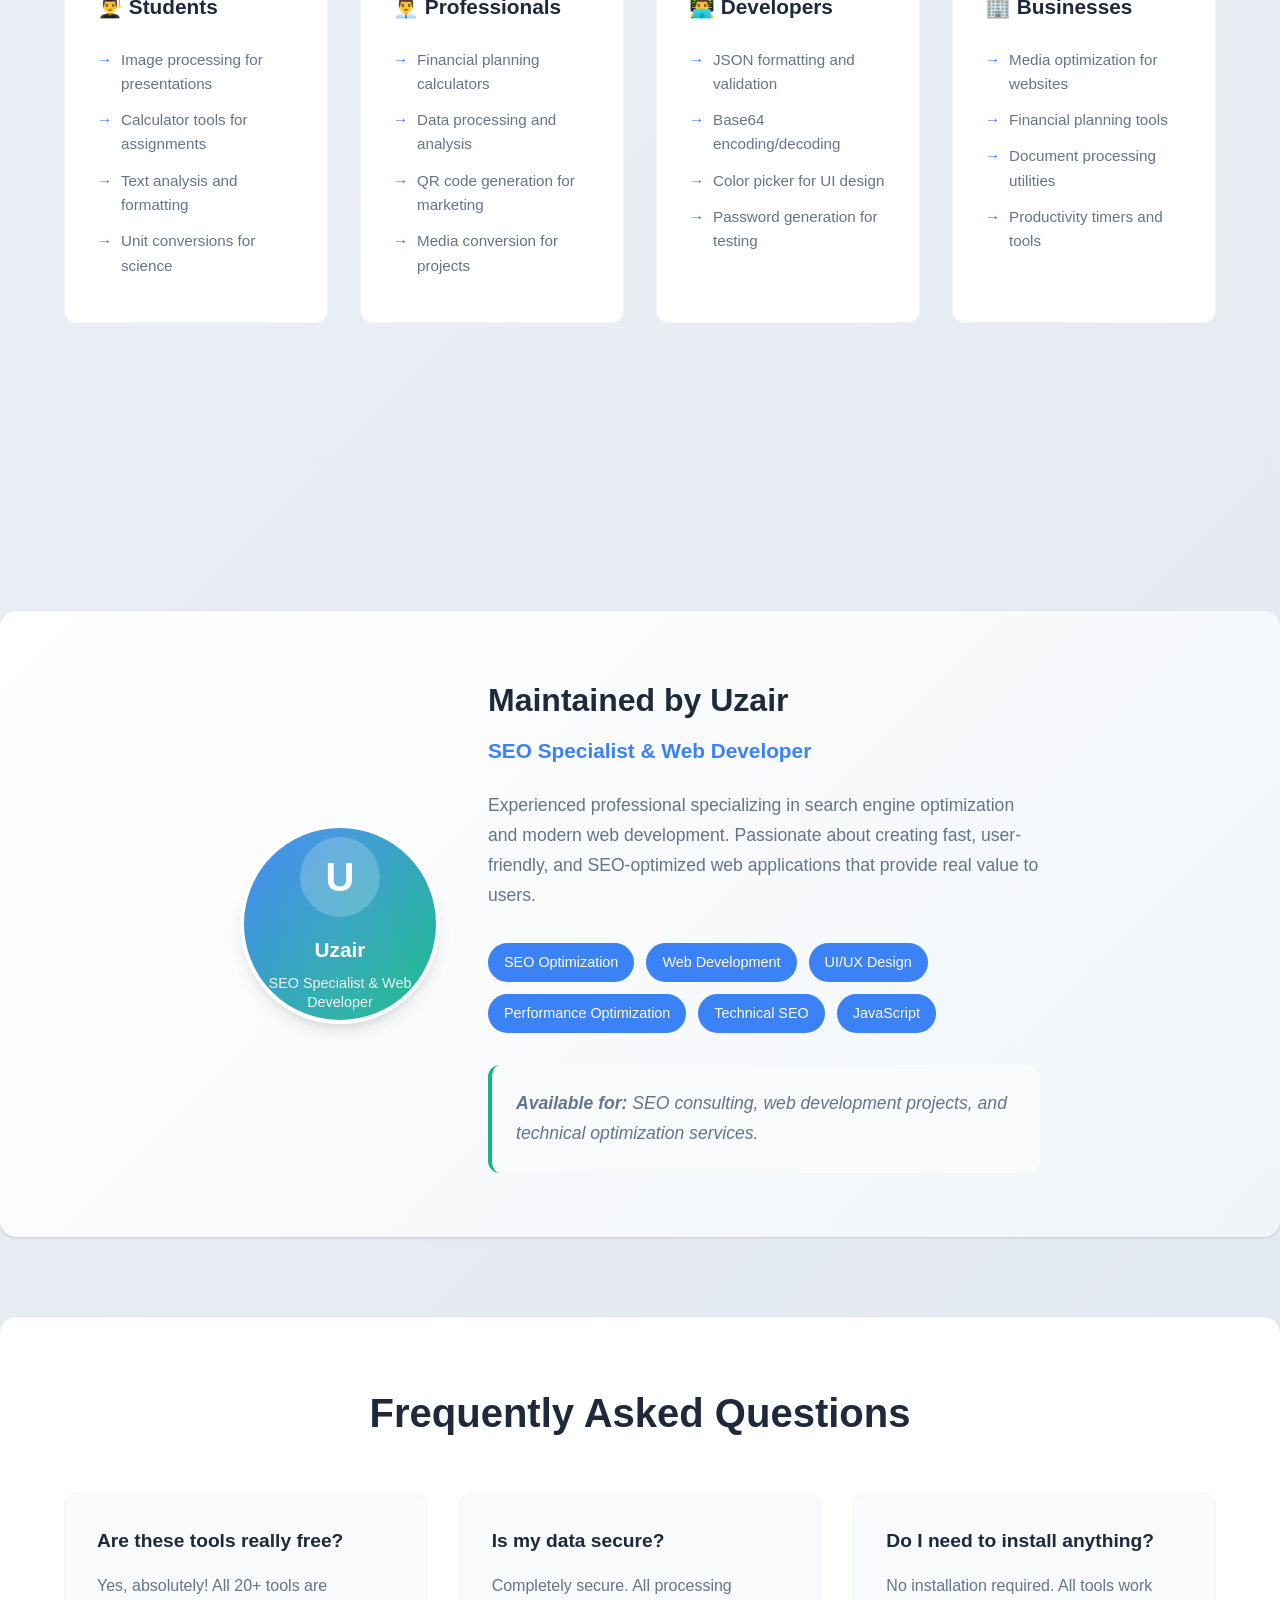
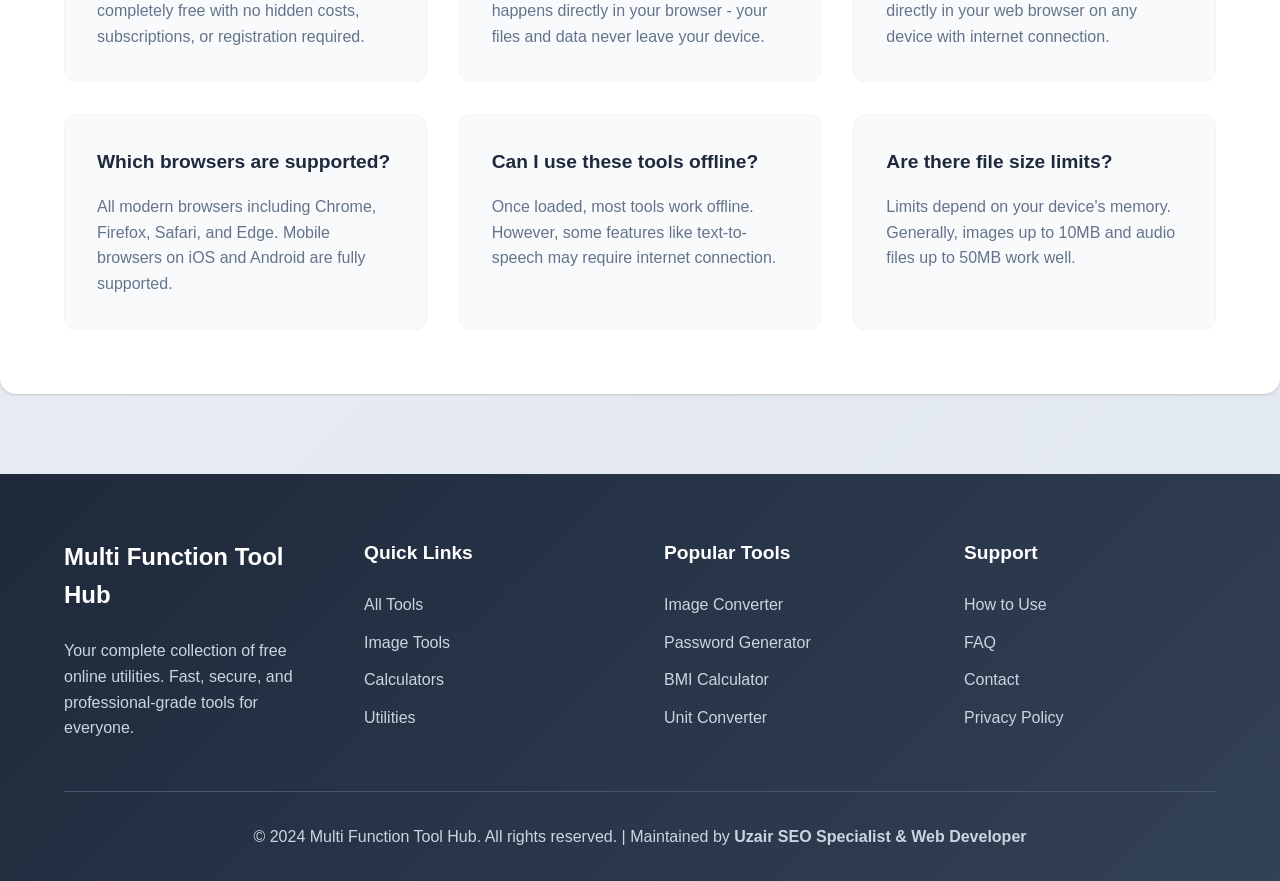
==== commit 0aef1e35: "Update index.html" ====
--- a/index.html
+++ b/index.html
@@ -460,8 +460,9 @@
         <div class="container">
             <div class="developer-content">
                 <div class="developer-image">
-                 <img src="dev.jpg" alt="Uzair - SEO Specialist and Web Developer" class="dev-photo"> -->
-                       <div class="dev-avatar">U</div>
+                    <!-- Replace this div with: <img src="dev.jpg" alt="Uzair - SEO Specialist and Web Developer" class="dev-photo"> -->
+                    <div class="dev-photo-placeholder">
+                        <div class="dev-avatar">U</div>
                         <p class="dev-name">Uzair</p>
                         <p class="dev-title">SEO Specialist & Web Developer</p>
                     </div>
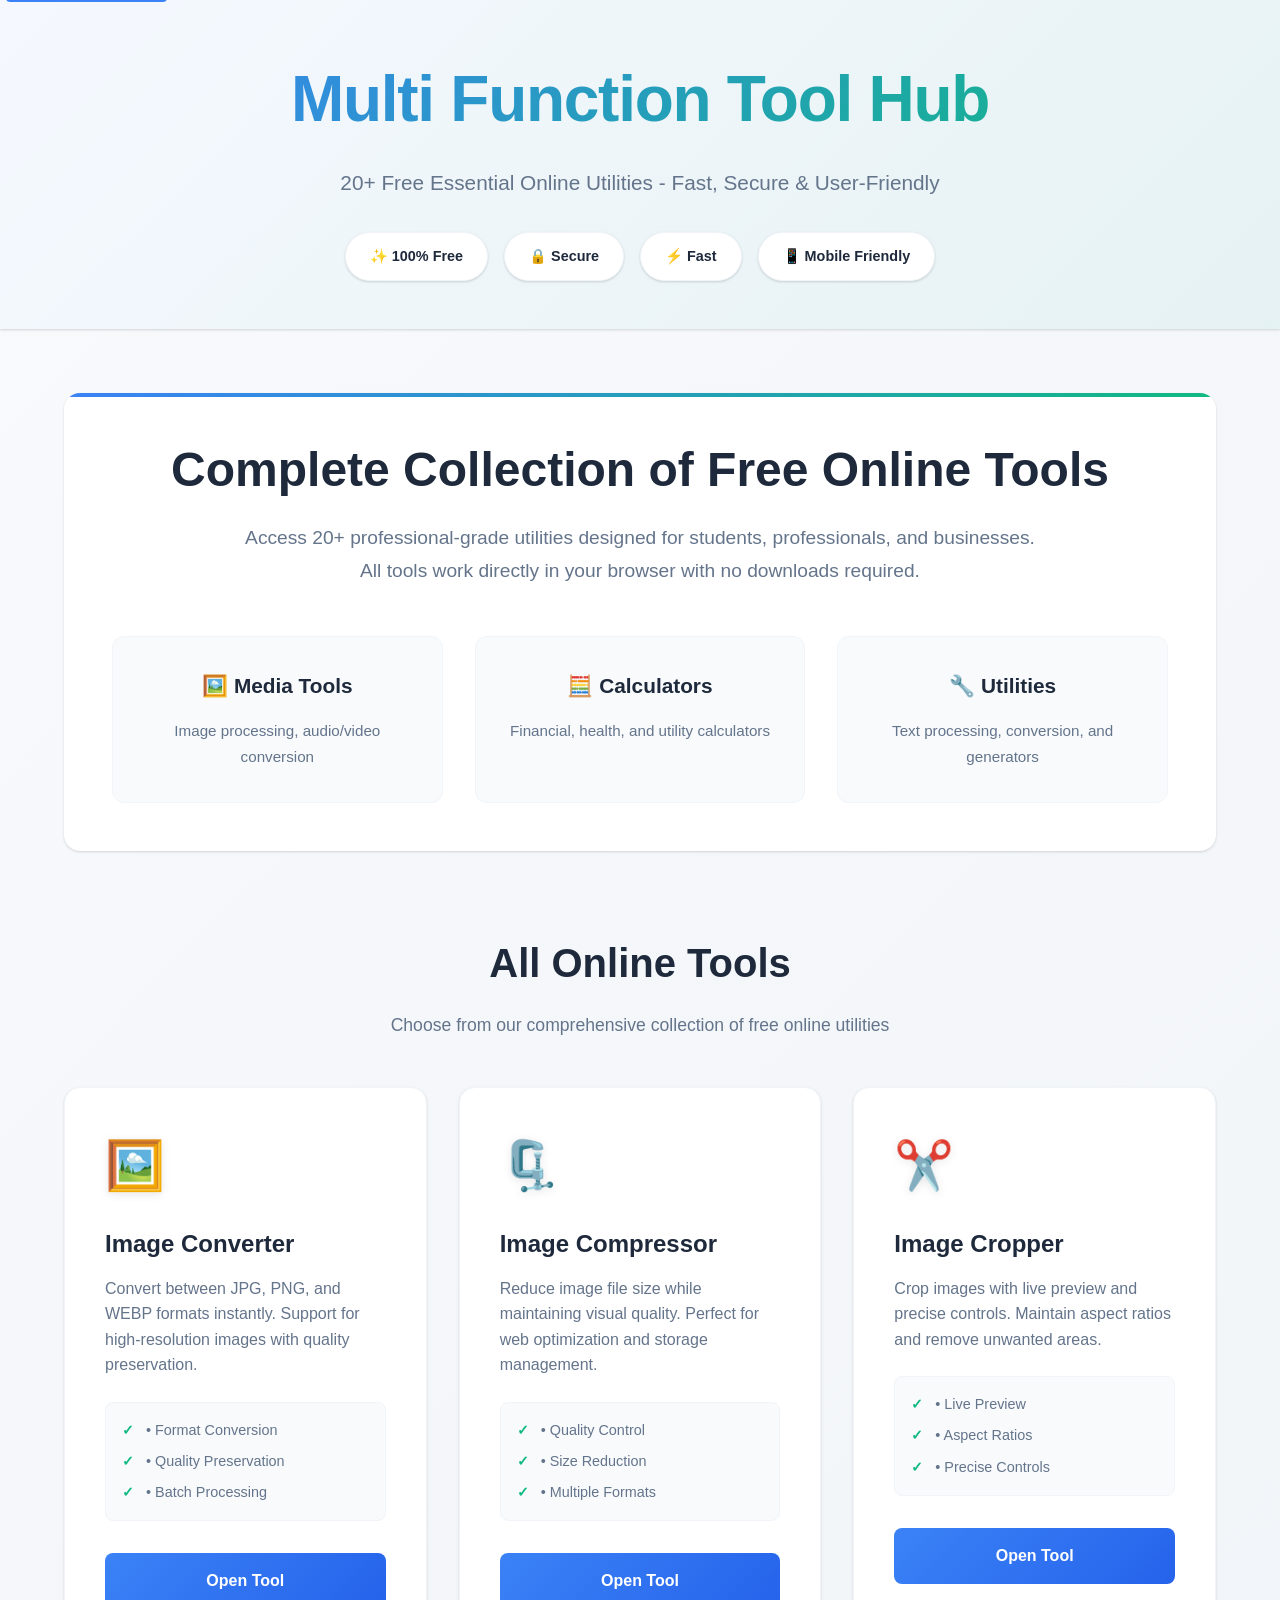
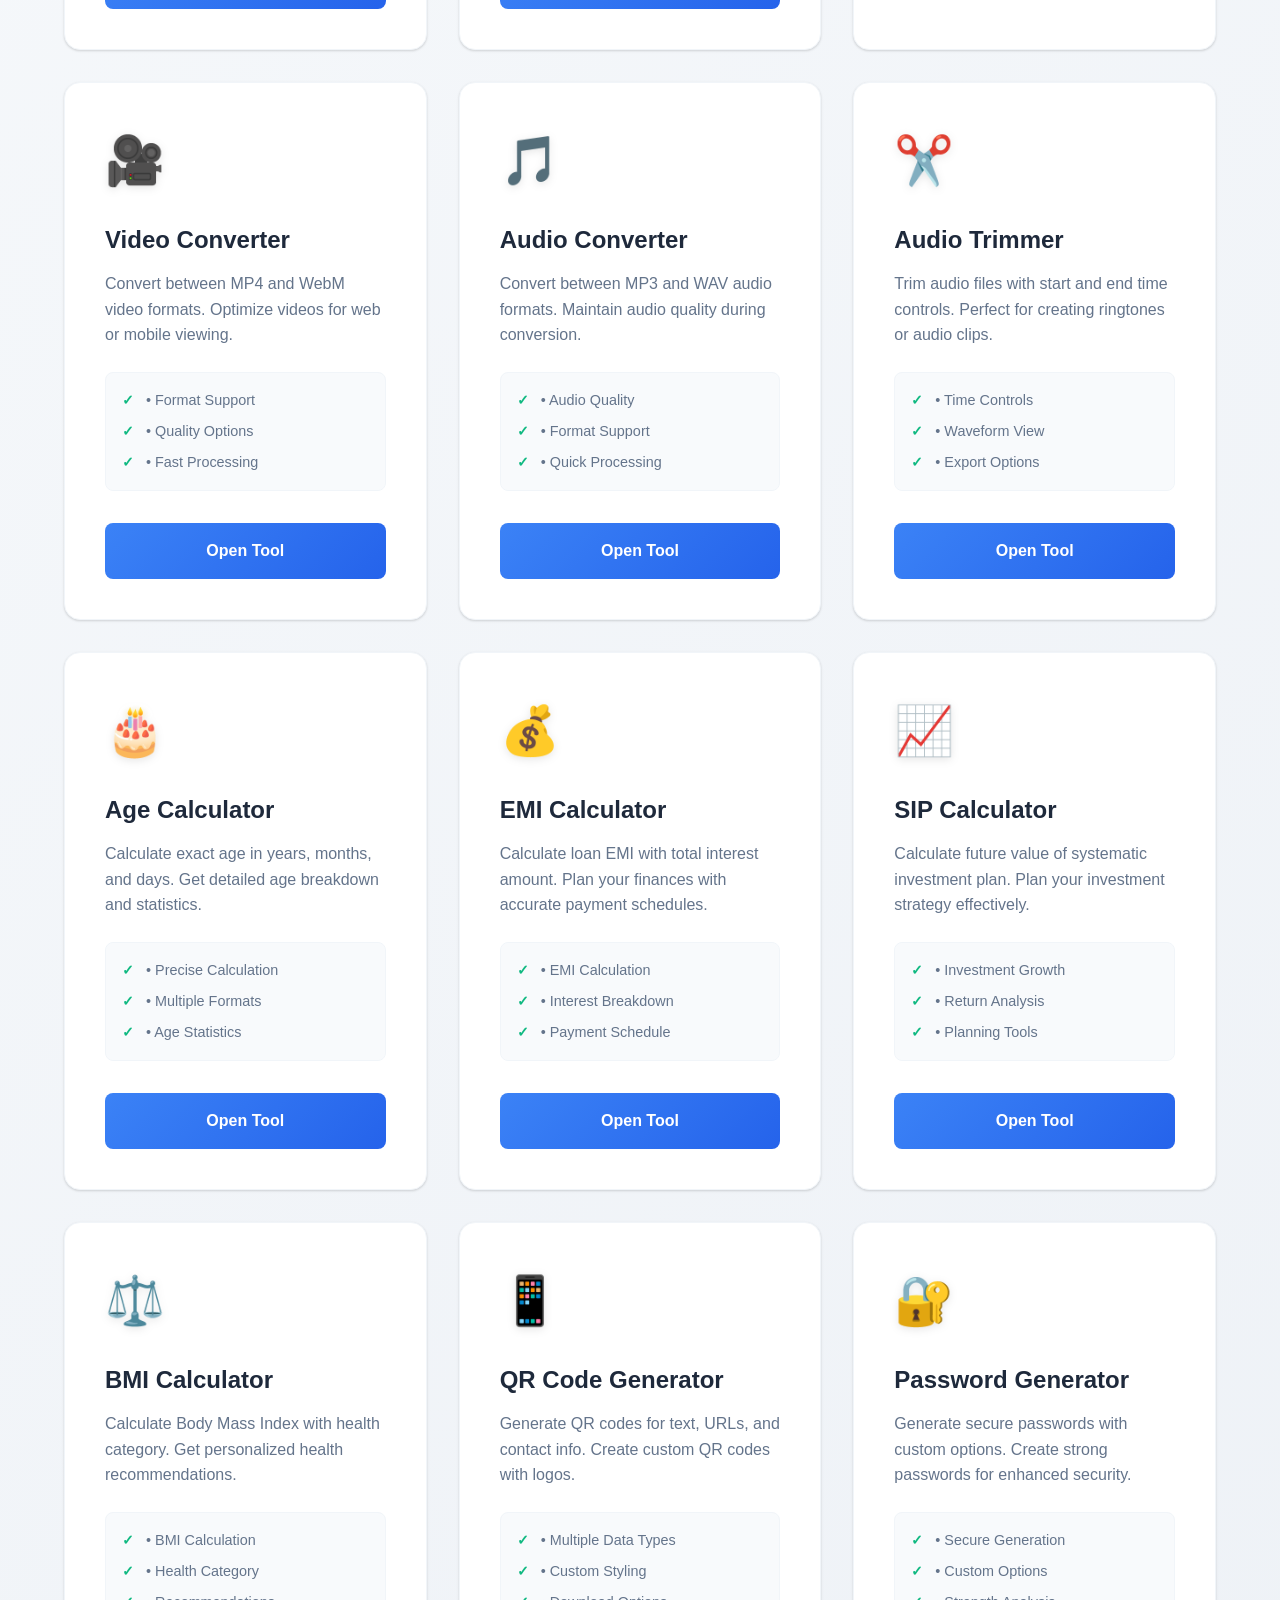
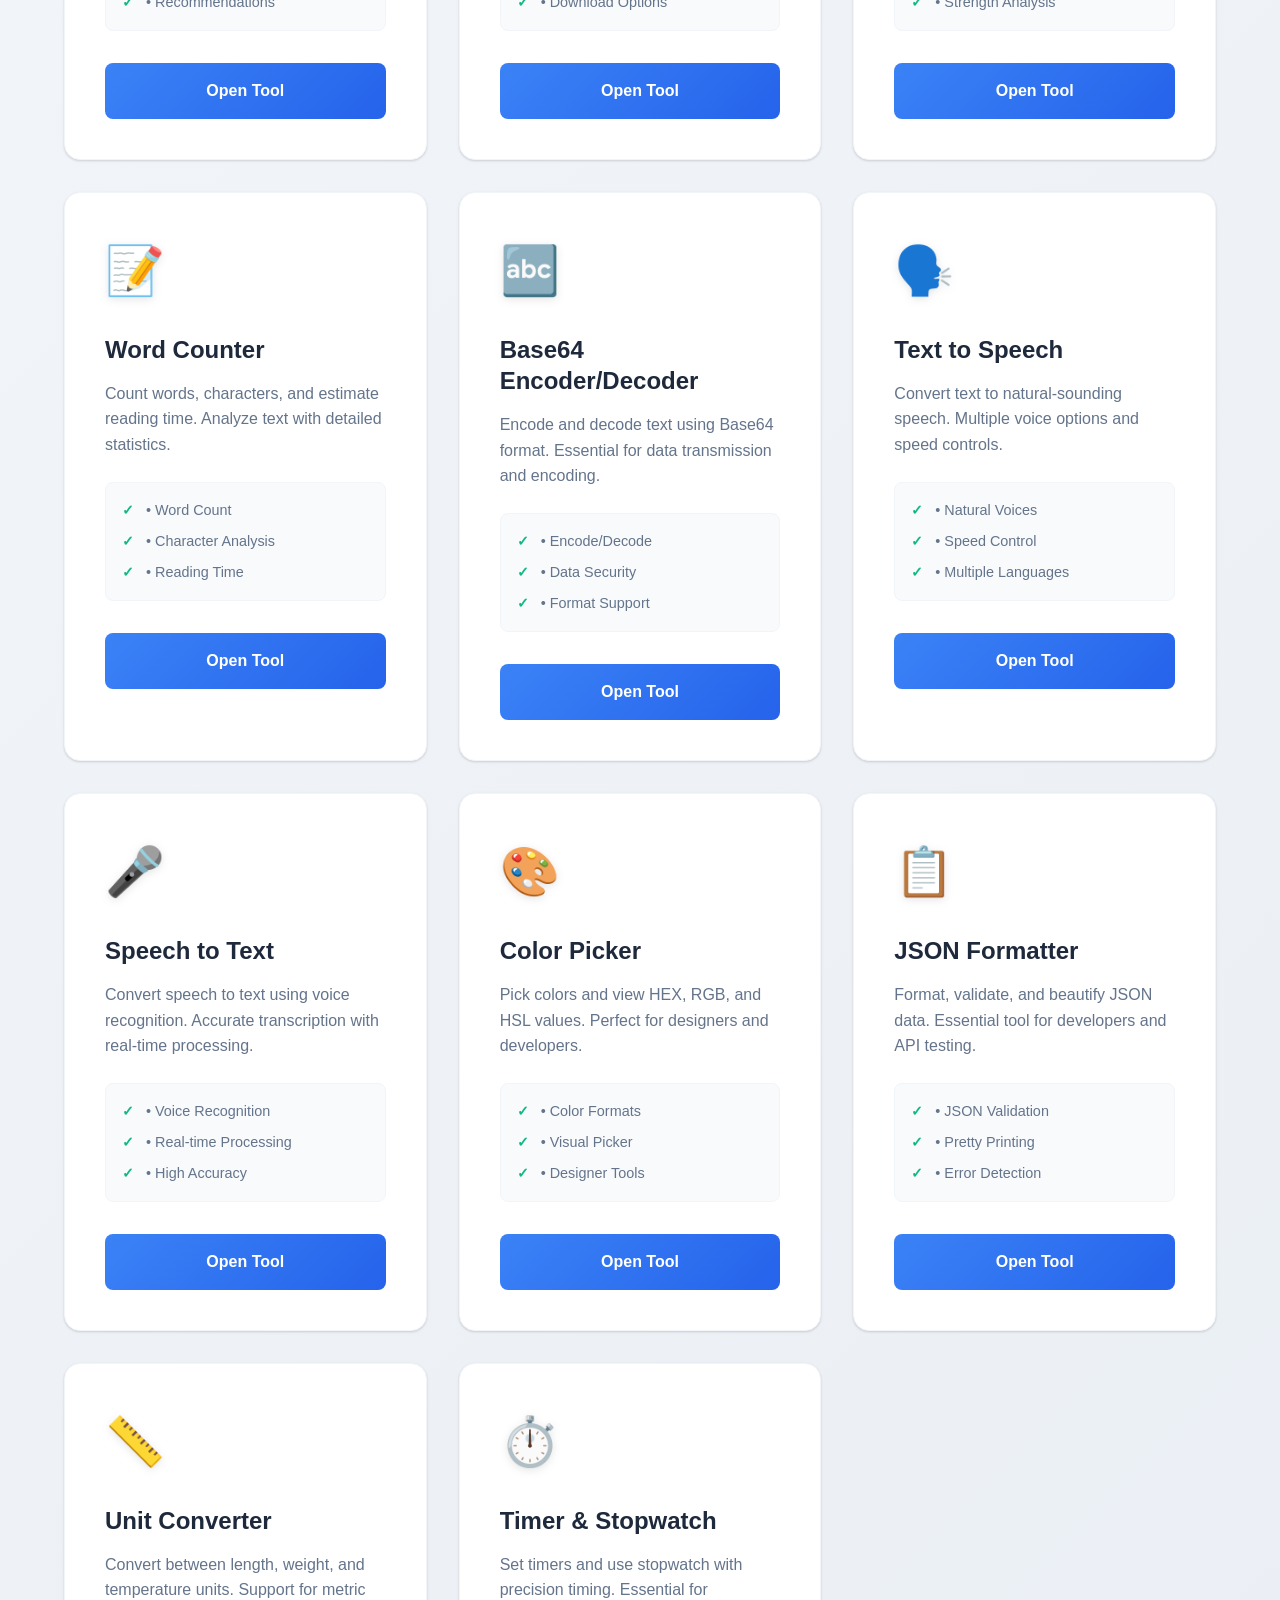
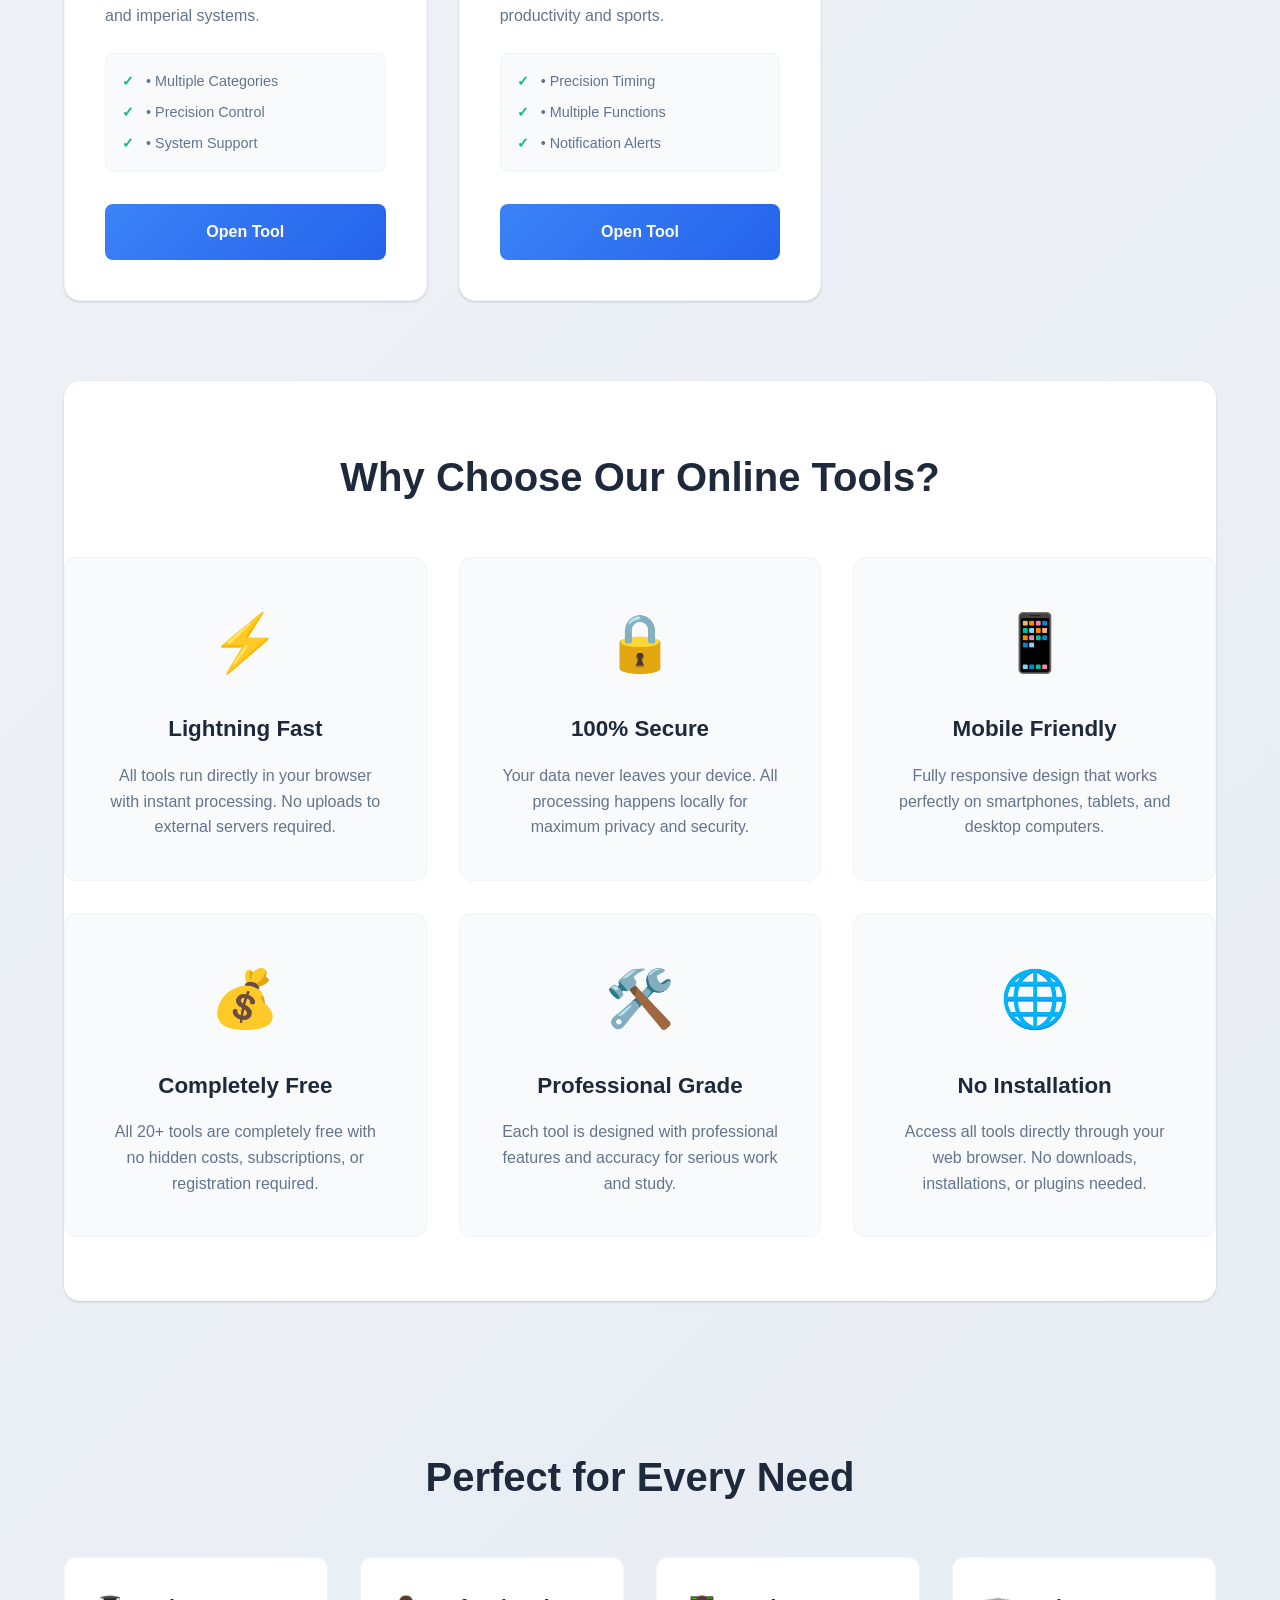
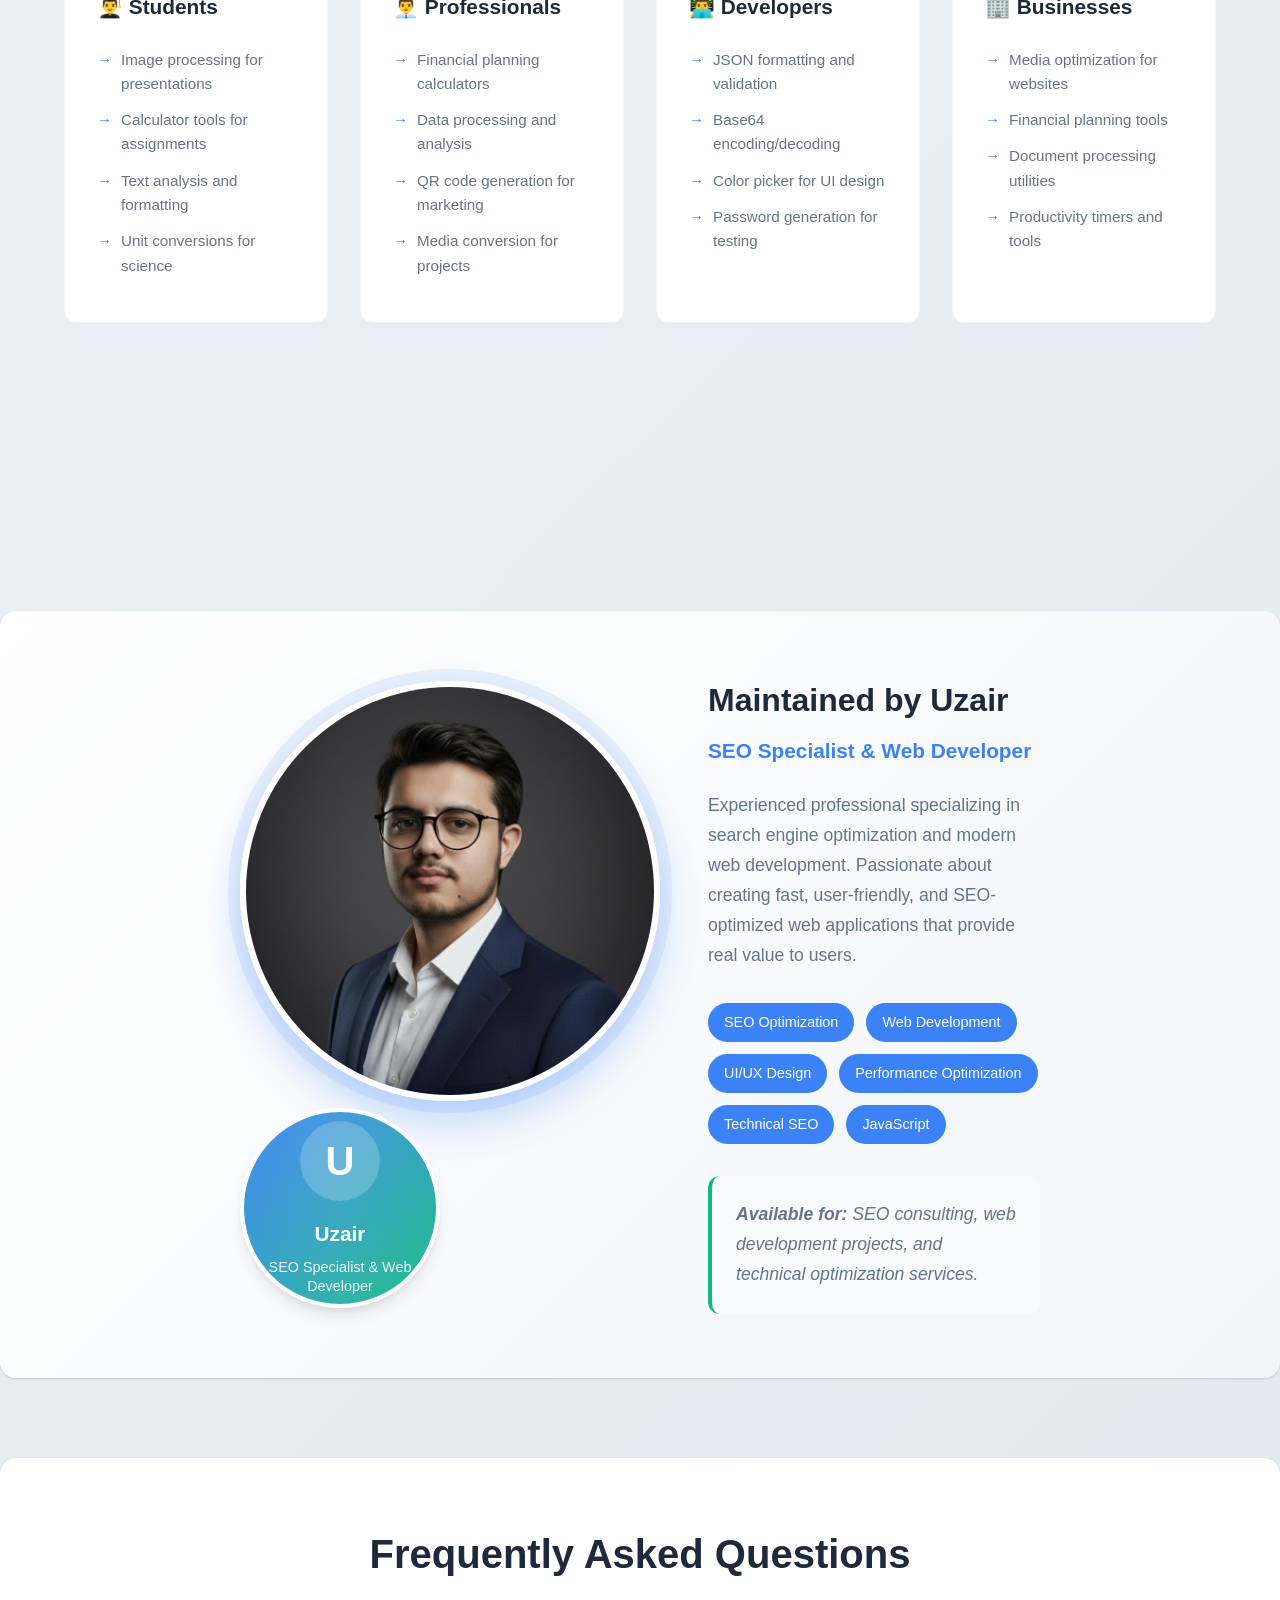
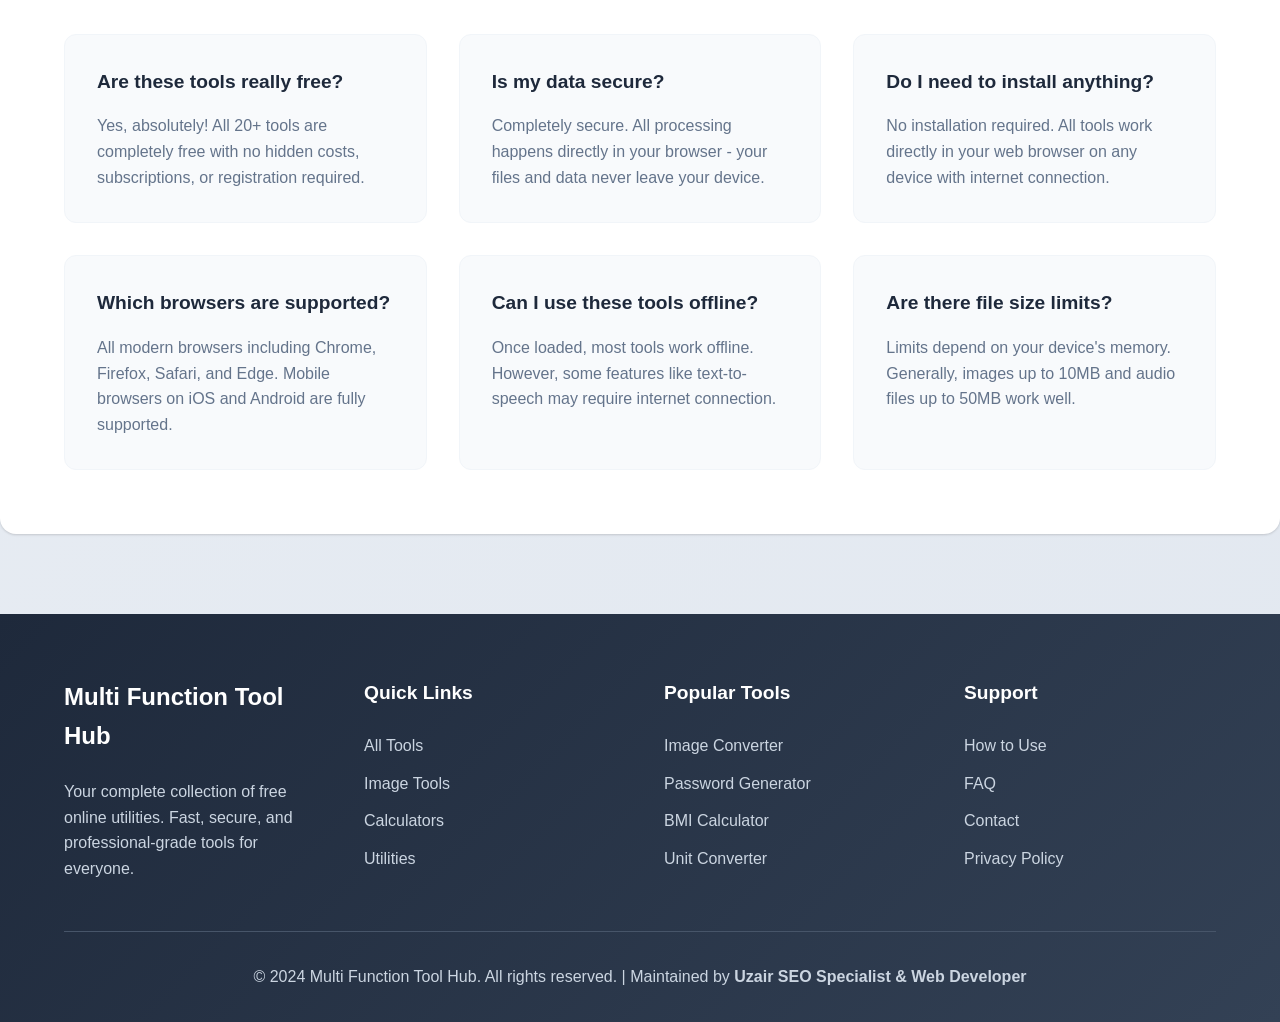
==== commit 6cf5daeb: "Update index.html" ====
--- a/index.html
+++ b/index.html
@@ -460,7 +460,7 @@
         <div class="container">
             <div class="developer-content">
                 <div class="developer-image">
-                    <!-- Replace this div with: <img src="dev.jpg" alt="Uzair - SEO Specialist and Web Developer" class="dev-photo"> -->
+                   <img src="dev.jpg" alt="Uzair - SEO Specialist and Web Developer" class="dev-photo">
                     <div class="dev-photo-placeholder">
                         <div class="dev-avatar">U</div>
                         <p class="dev-name">Uzair</p>
--- a/style.css
+++ b/style.css
@@ -516,8 +516,8 @@
 }
 
 .dev-photo {
-    width: 220px;
-    height: 220px;
+    width: 420px;
+    height: 420px;
     border-radius: 50%;
     border: 6px solid white;
     box-shadow: 0 20px 40px rgba(59, 130, 246, 0.3), 0 0 0 12px rgba(59, 130, 246, 0.1);
@@ -543,8 +543,8 @@
 }
 
 .dev-photo-placeholder {
-    width: 220px;
-    height: 220px;
+    width: 420px;
+    height: 420px;
     border-radius: 50%;
     border: 6px solid white;
     box-shadow: 0 20px 40px rgba(59, 130, 246, 0.3), 0 0 0 12px rgba(59, 130, 246, 0.1);
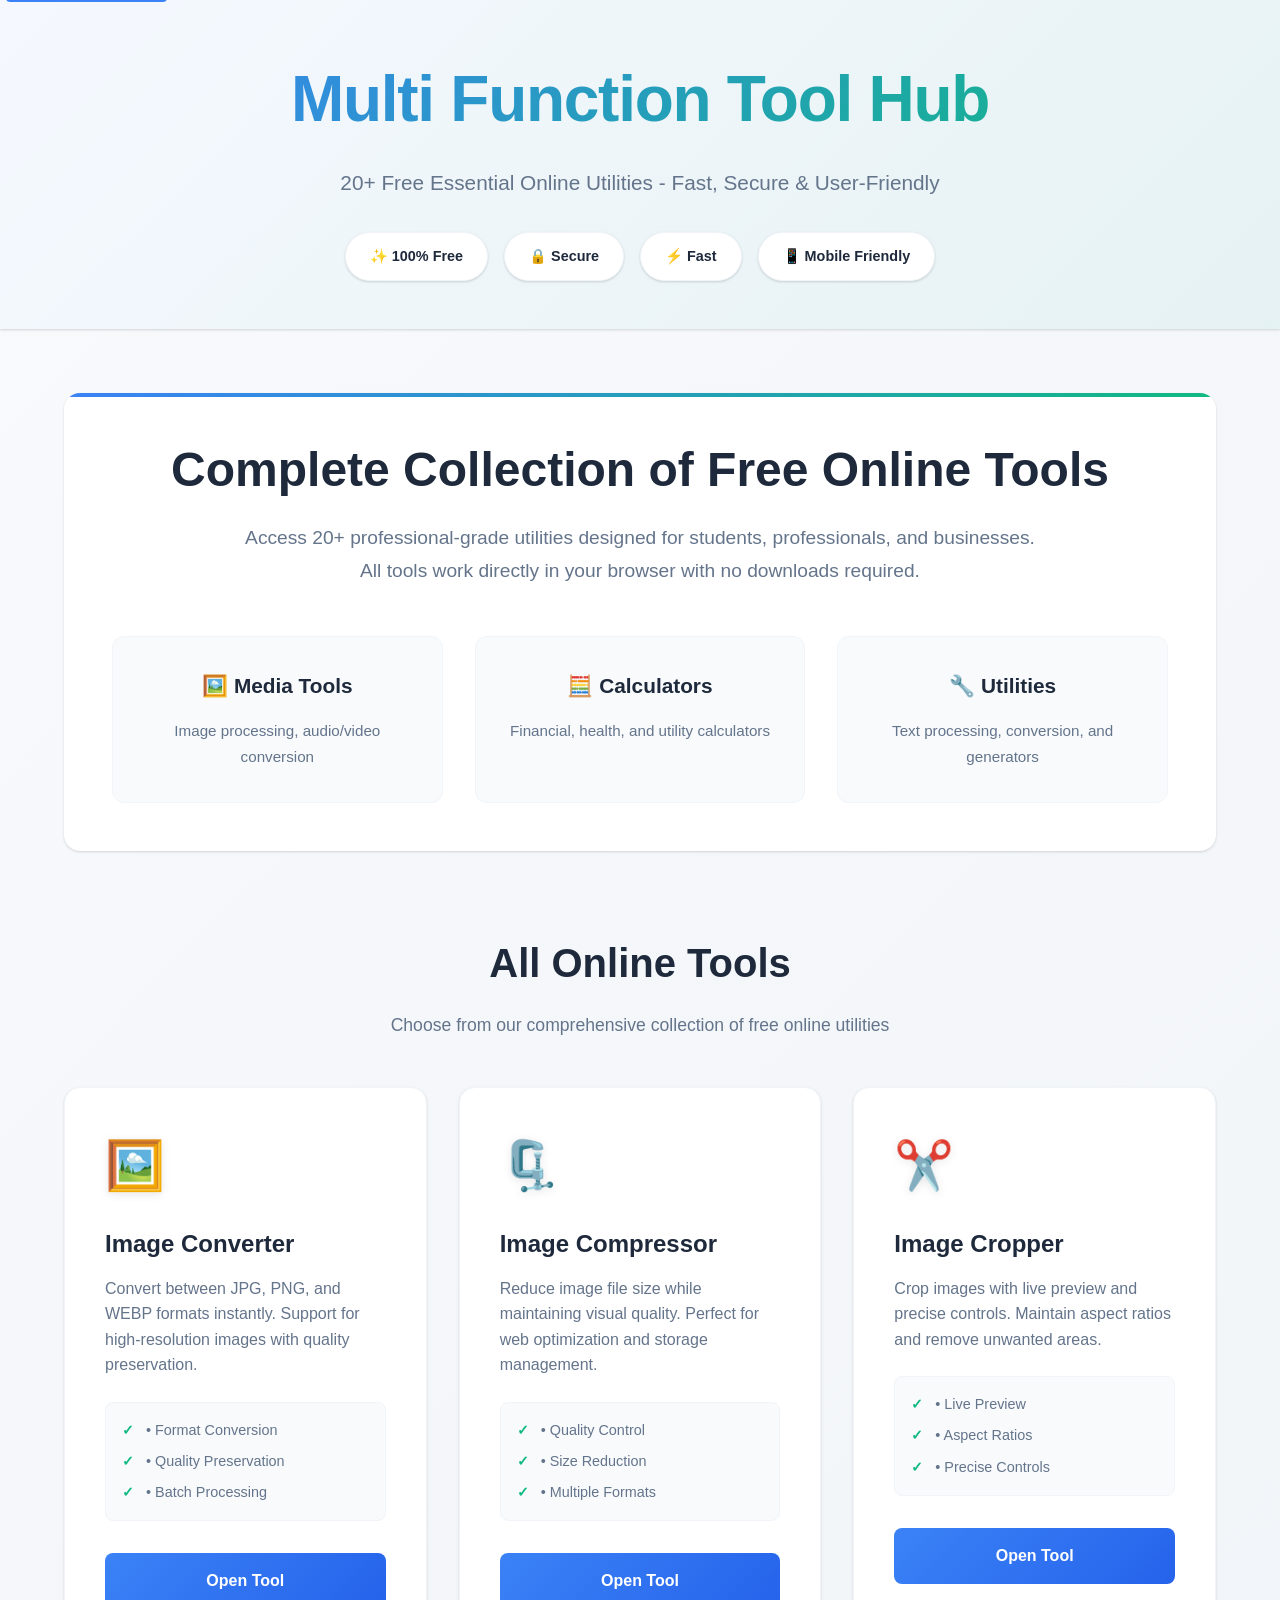
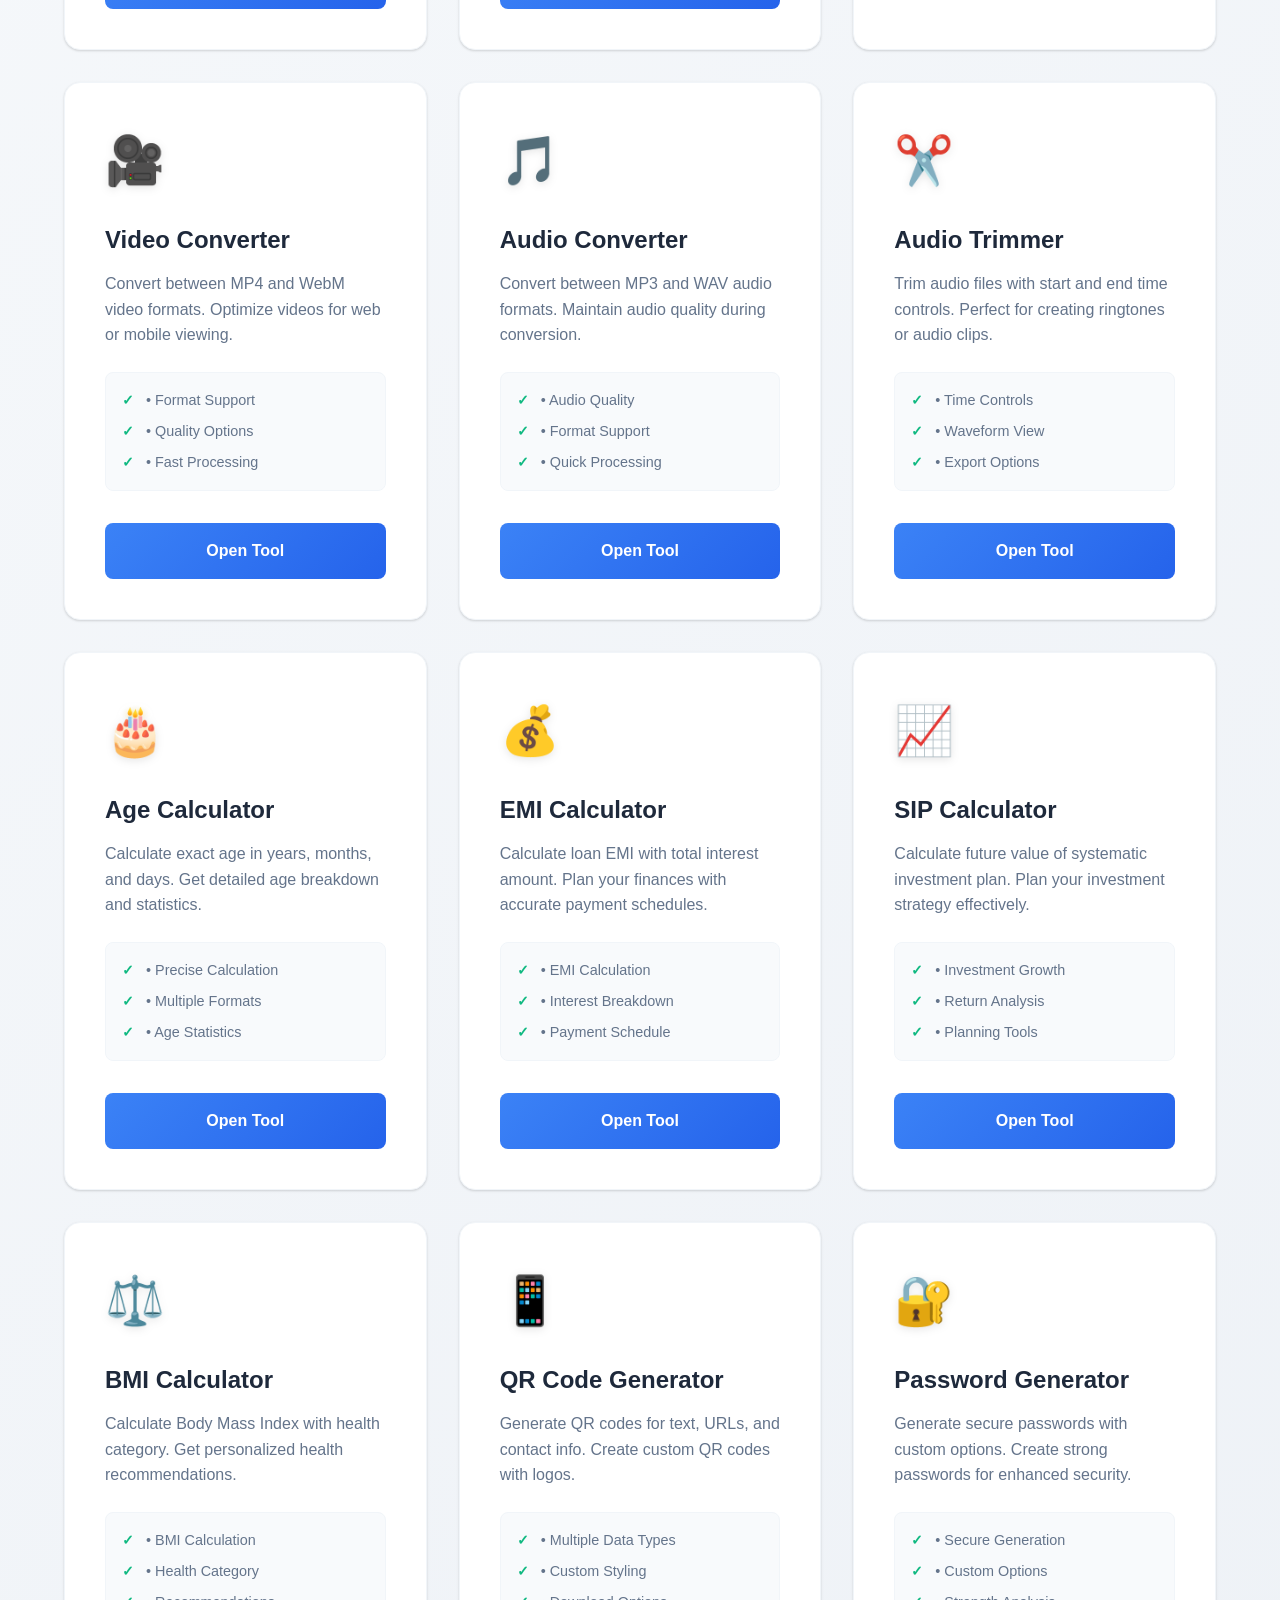
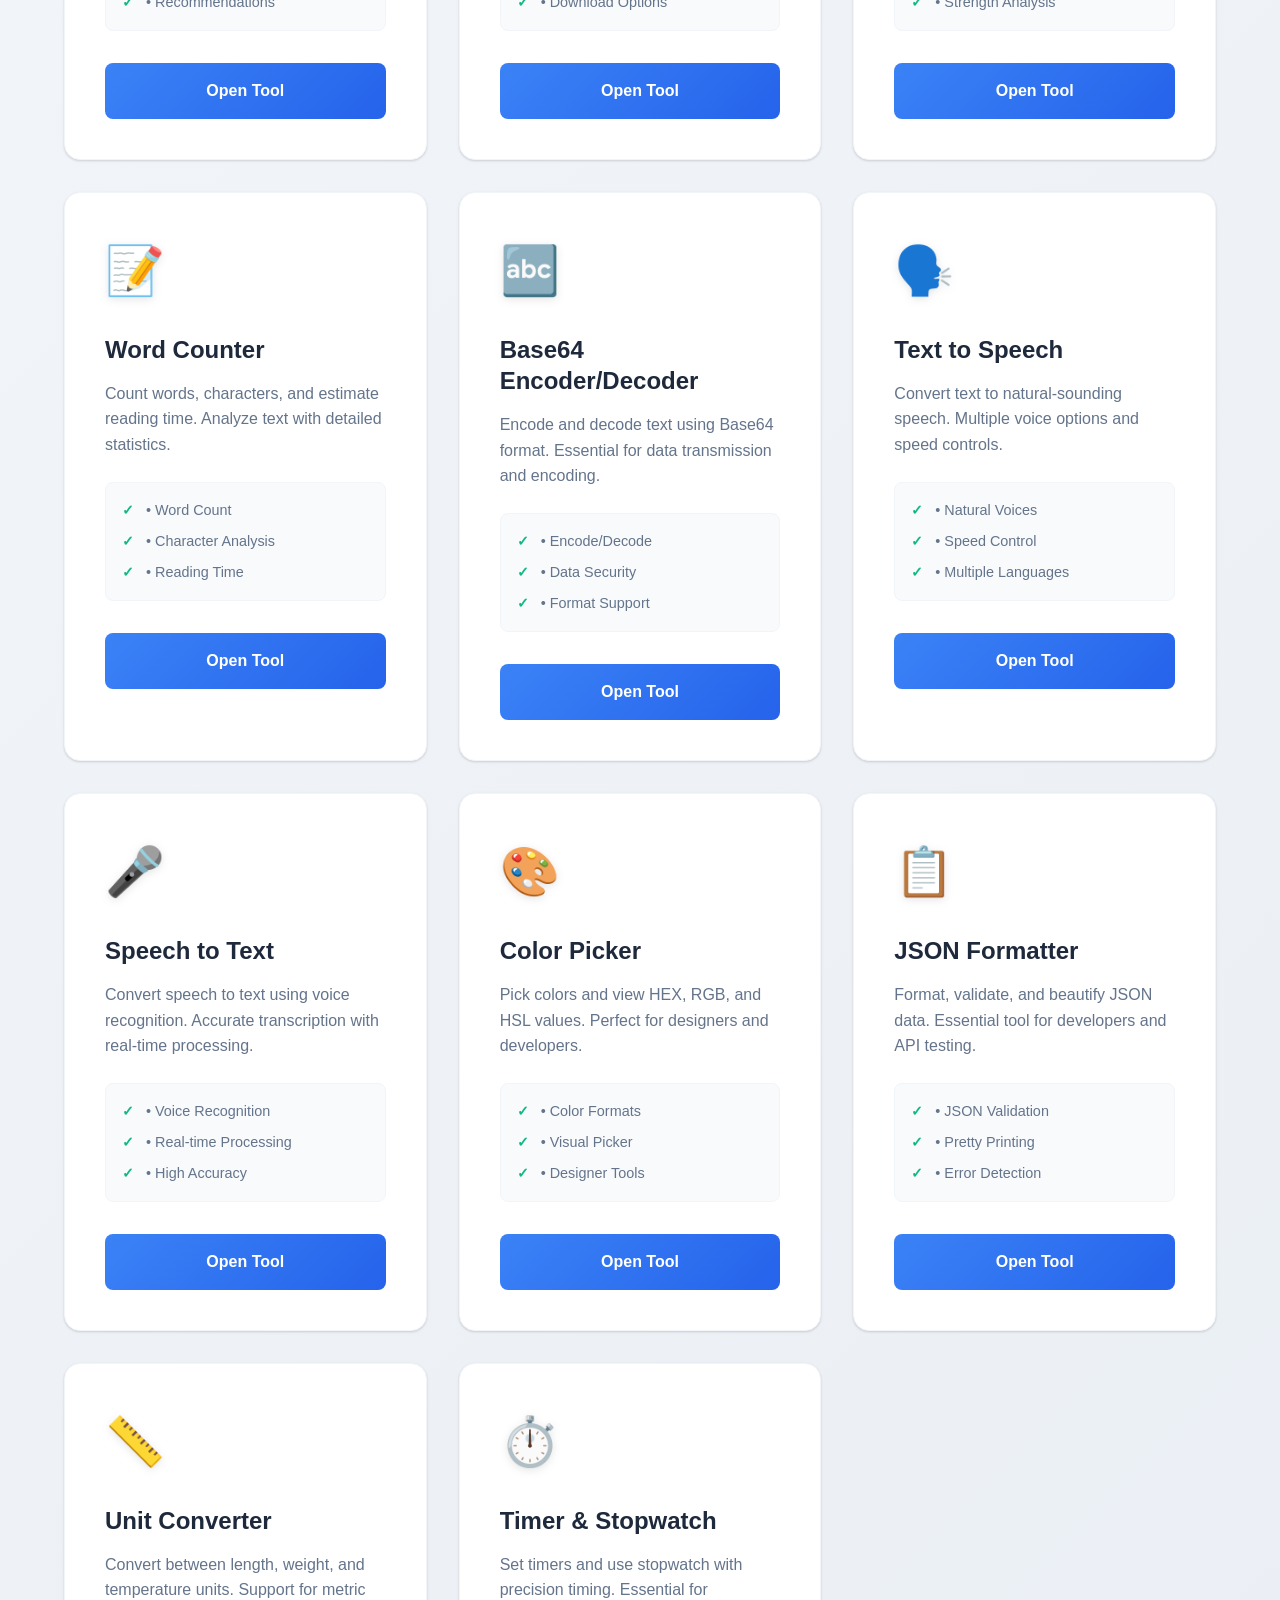
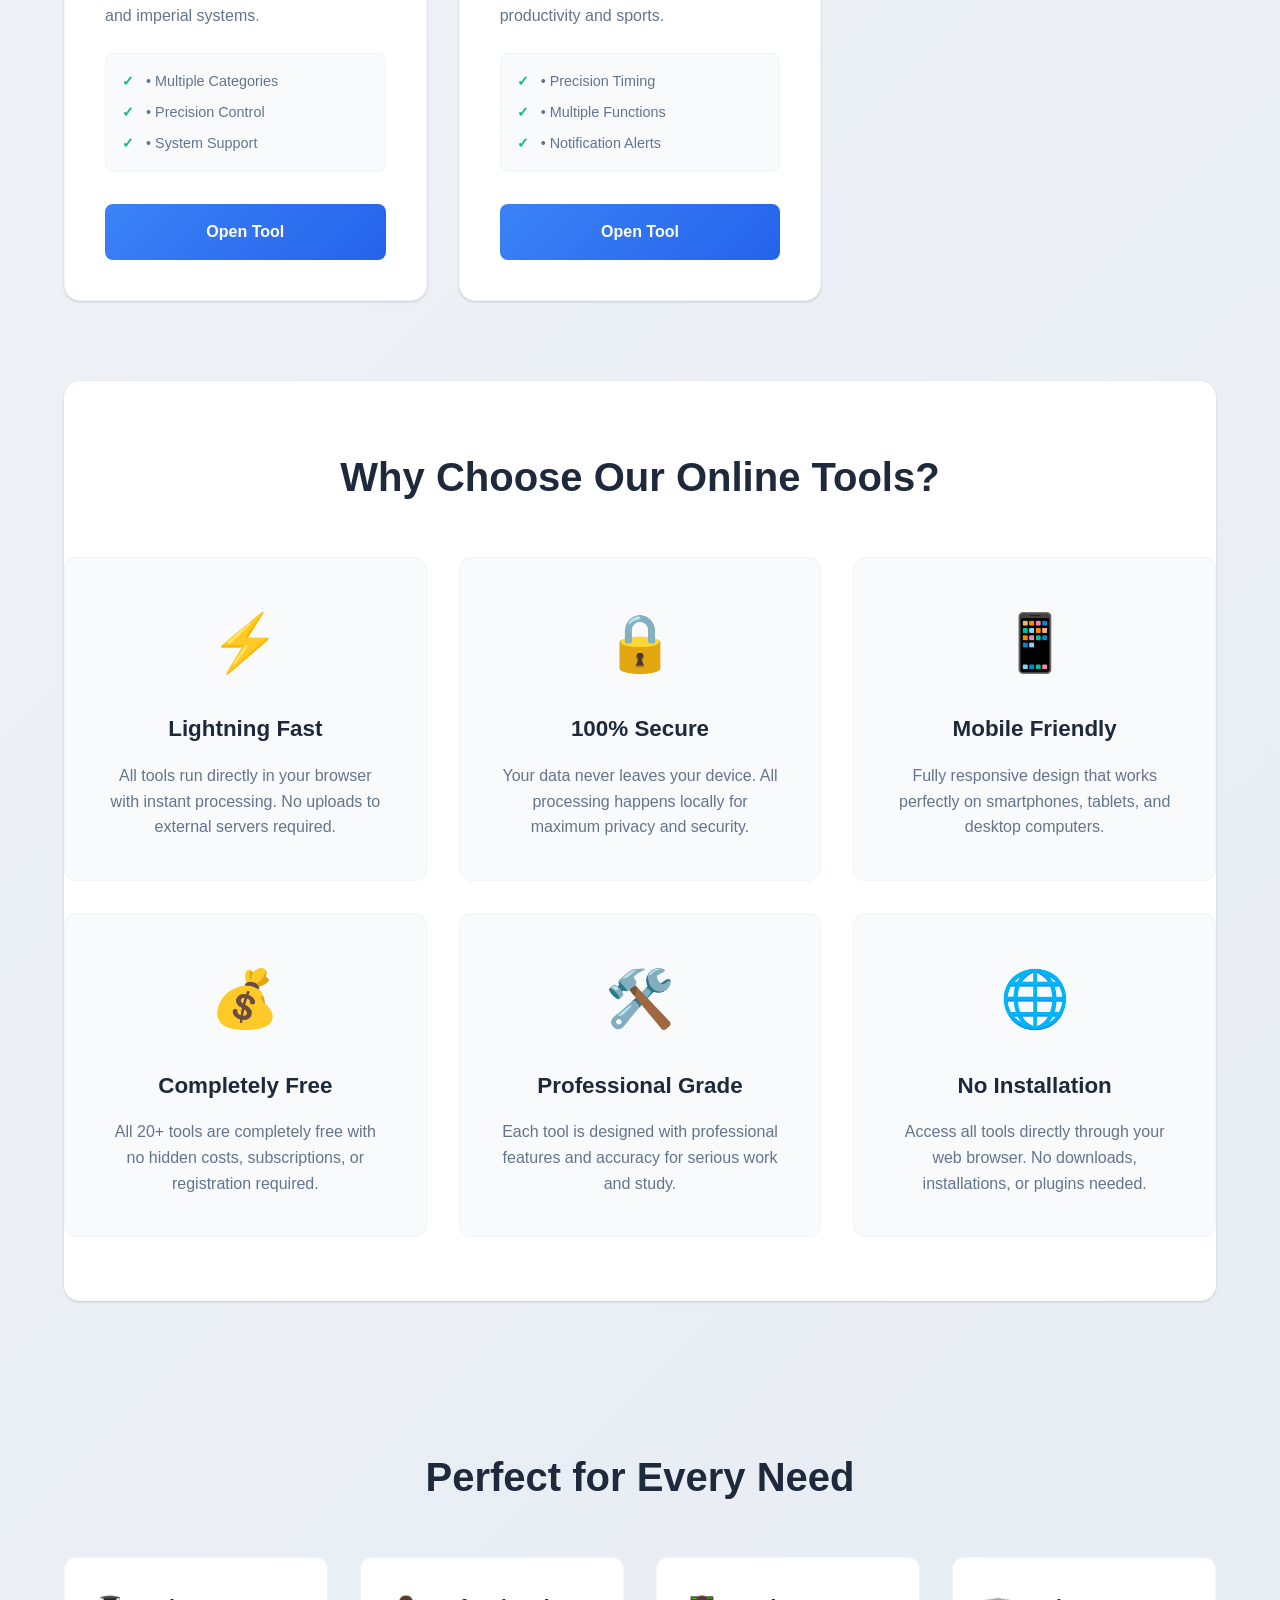
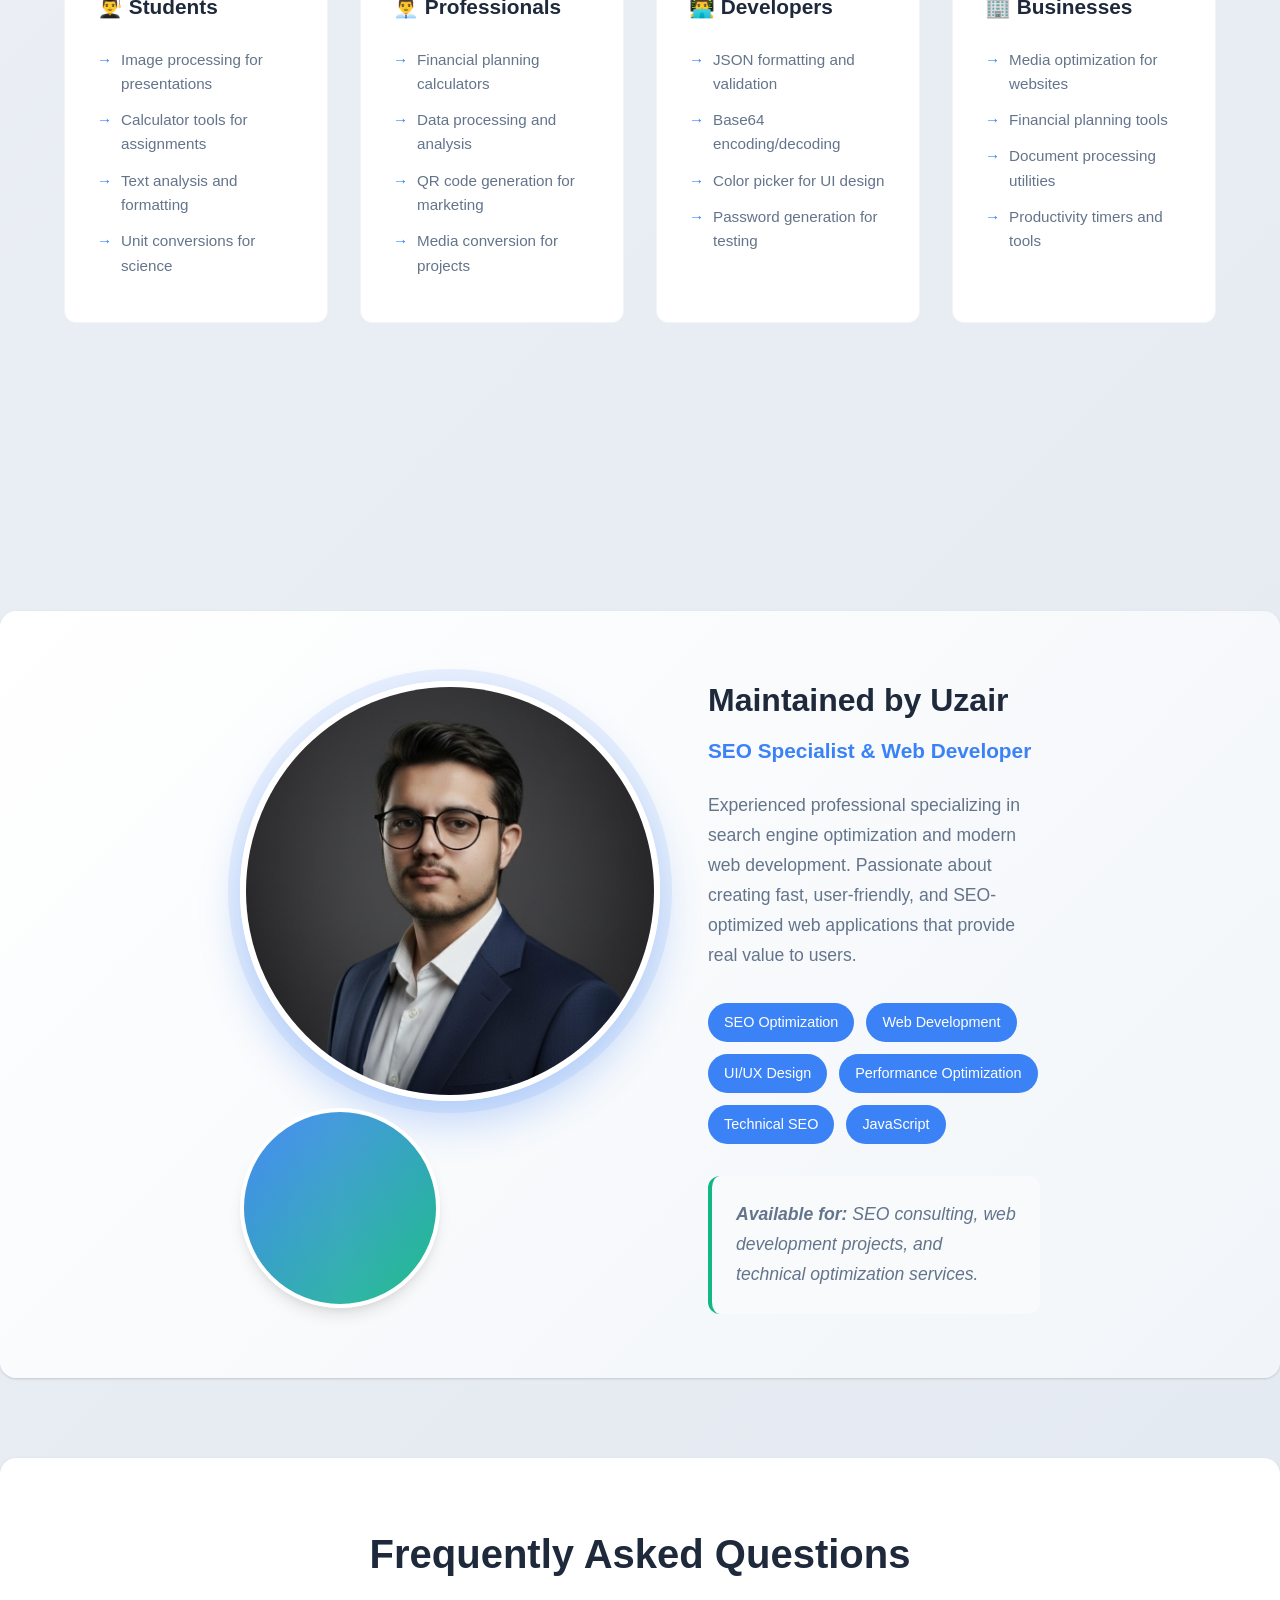
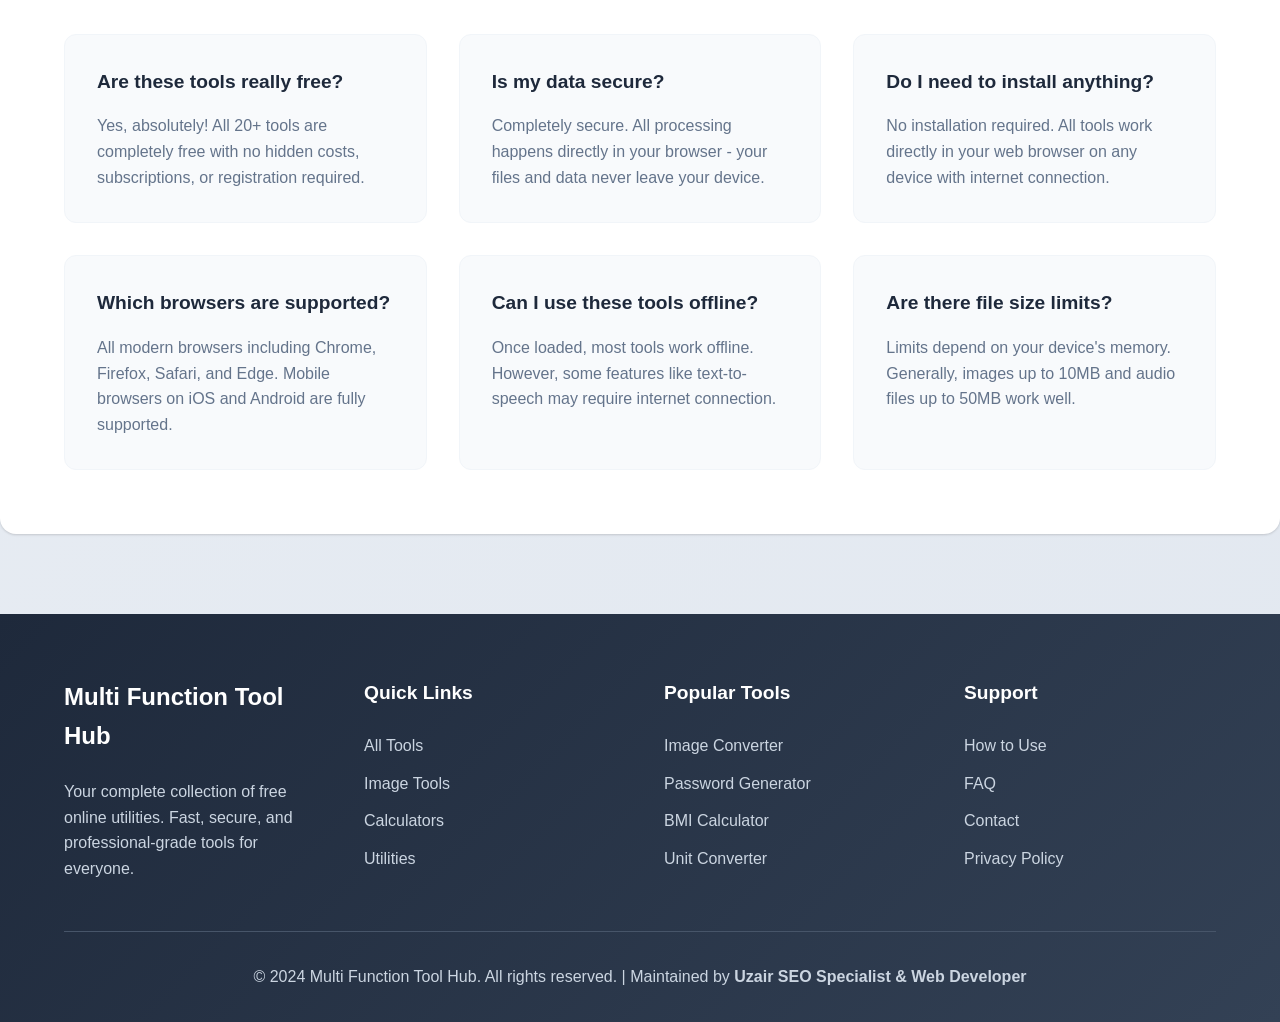
==== commit d2bd6ff1: "Update index.html" ====
--- a/index.html
+++ b/index.html
@@ -462,10 +462,7 @@
                 <div class="developer-image">
                    <img src="dev.jpg" alt="Uzair - SEO Specialist and Web Developer" class="dev-photo">
                     <div class="dev-photo-placeholder">
-                        <div class="dev-avatar">U</div>
-                        <p class="dev-name">Uzair</p>
-                        <p class="dev-title">SEO Specialist & Web Developer</p>
-                    </div>
+                      </div>
                 </div>
                 <div class="developer-info">
                     <h2>Maintained by Uzair</h2>
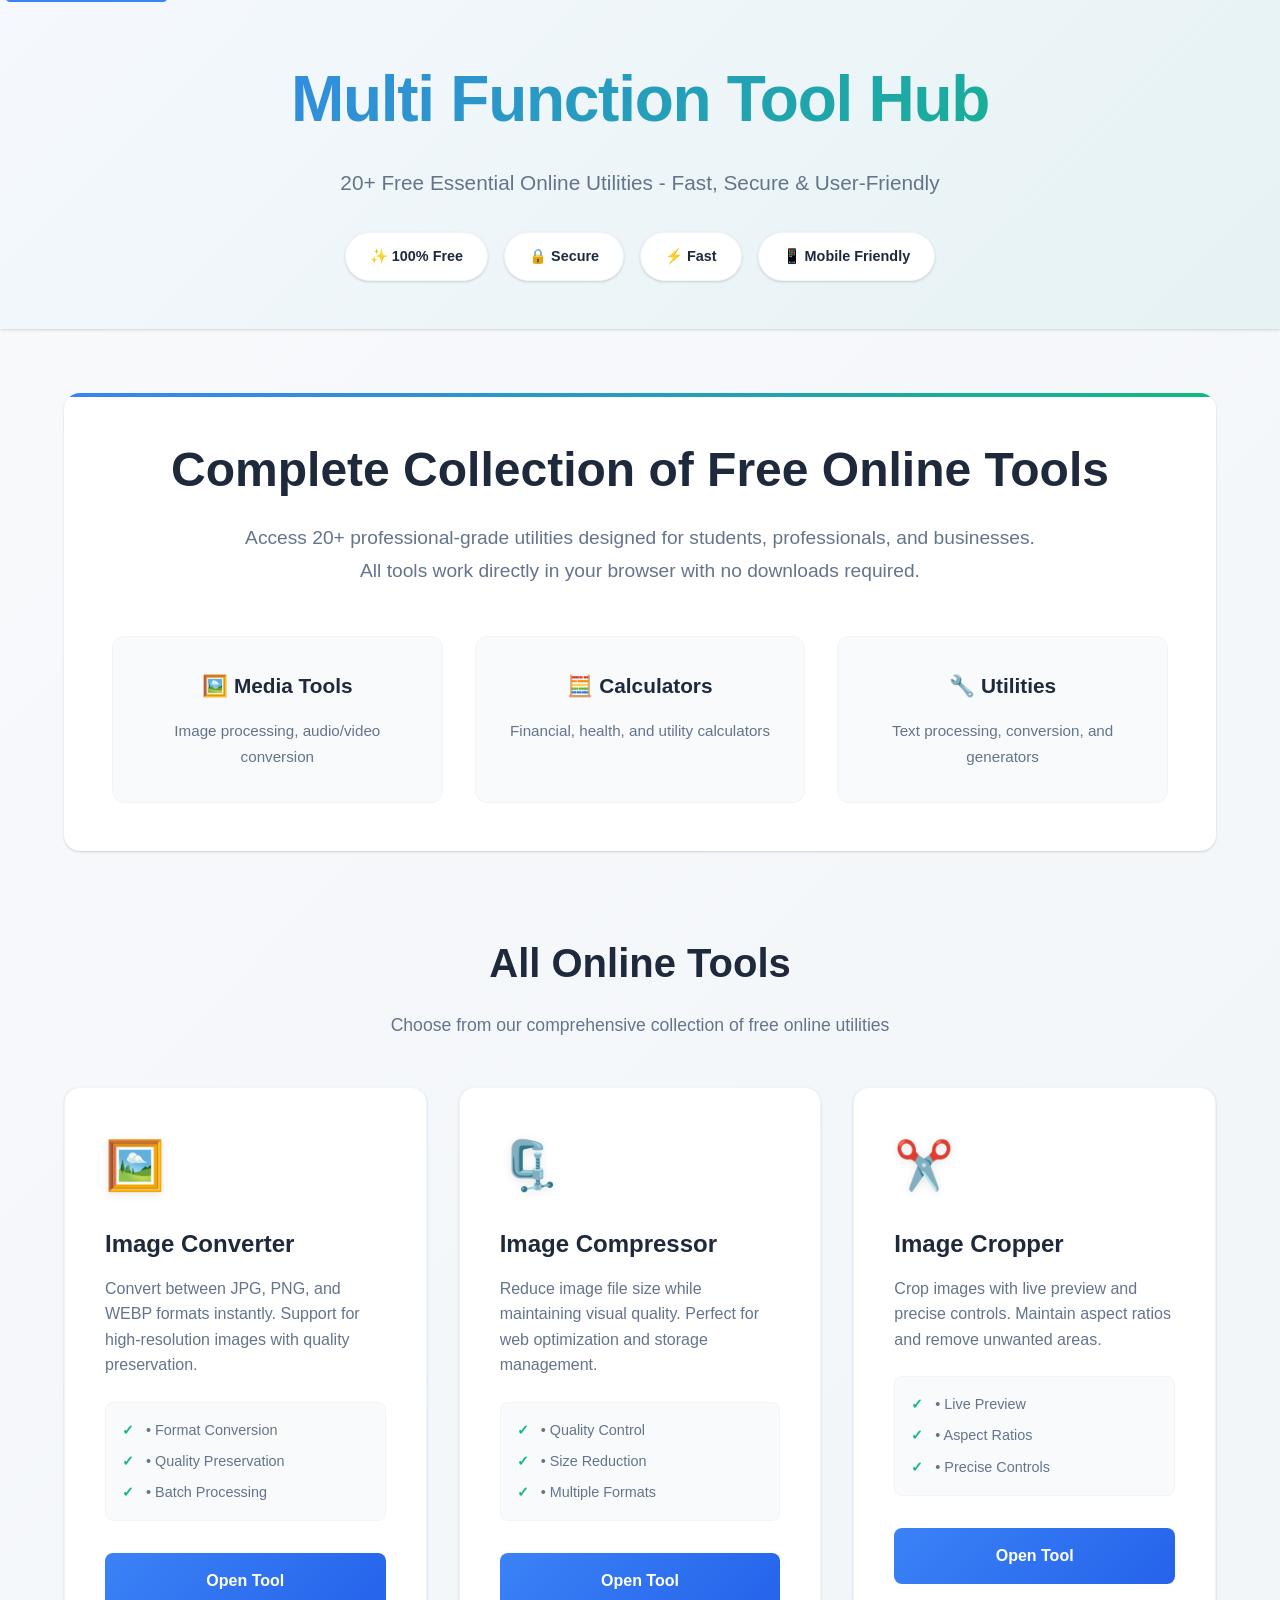
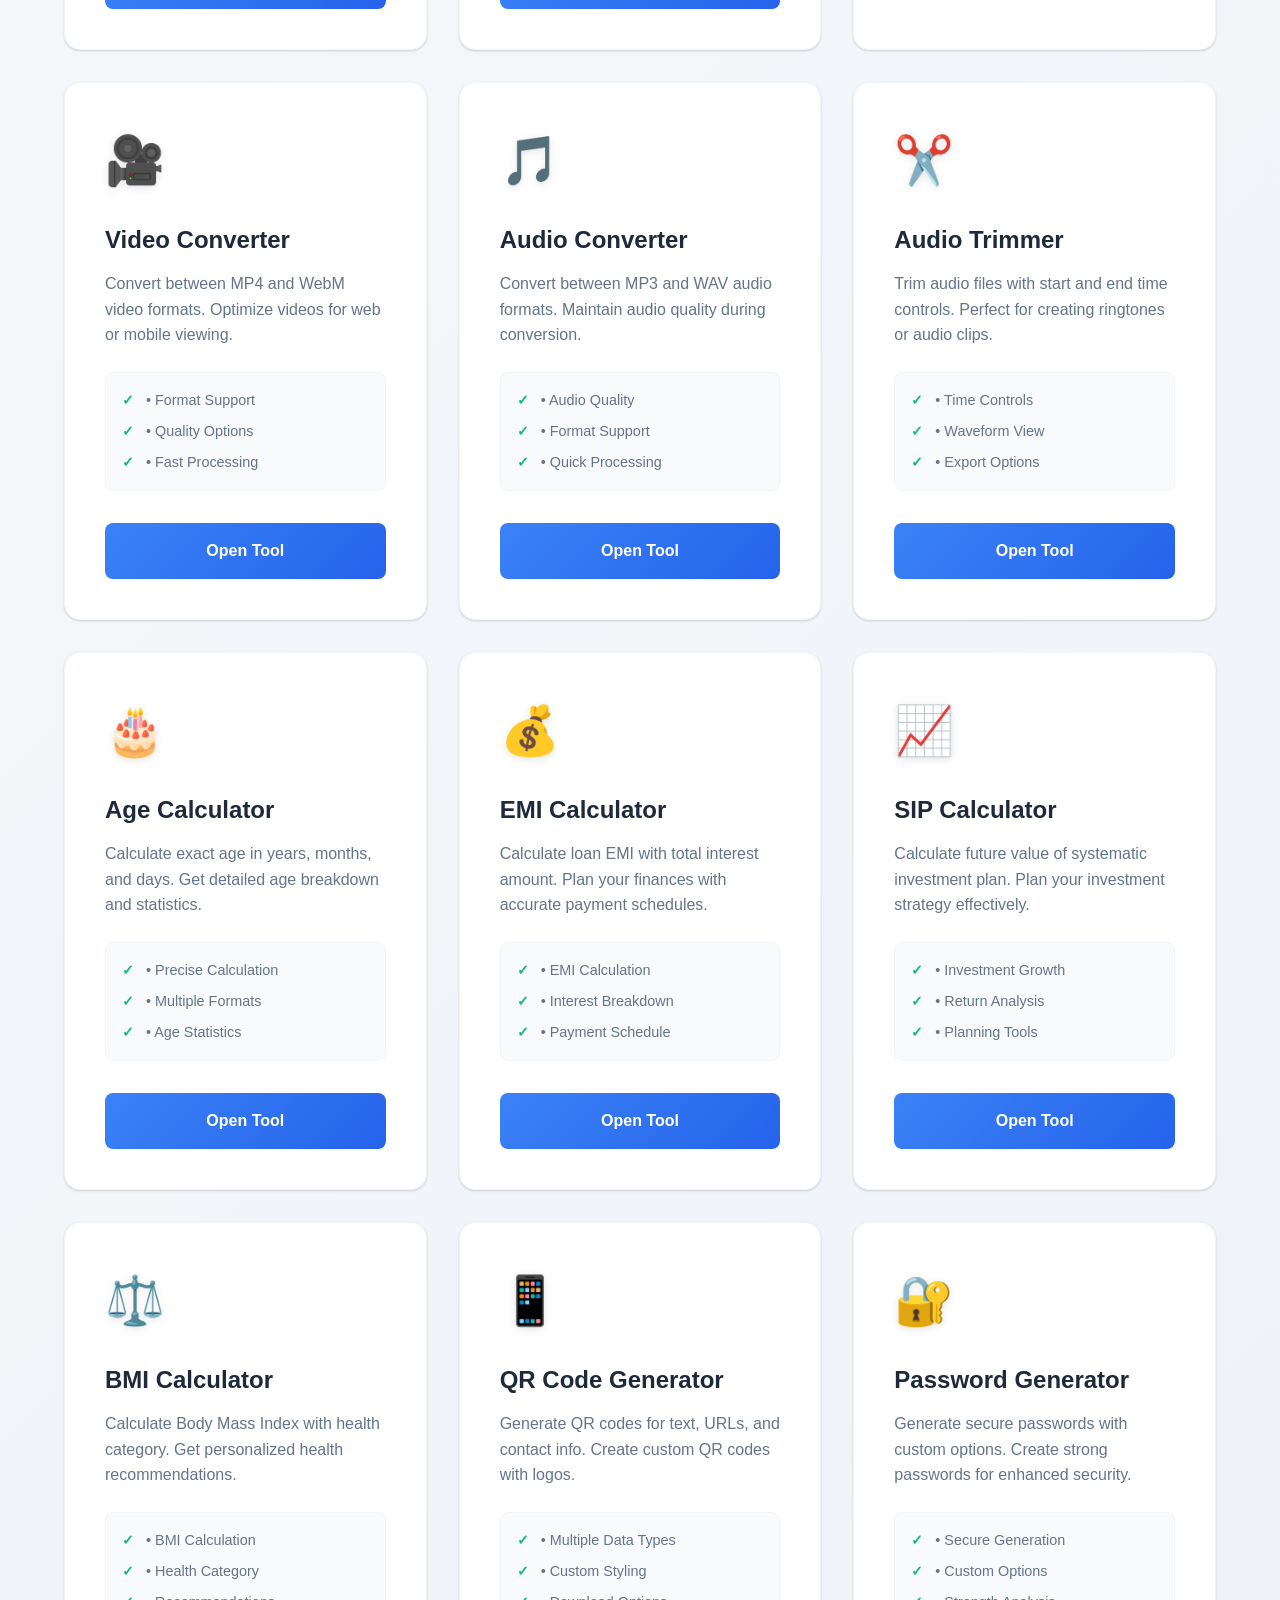
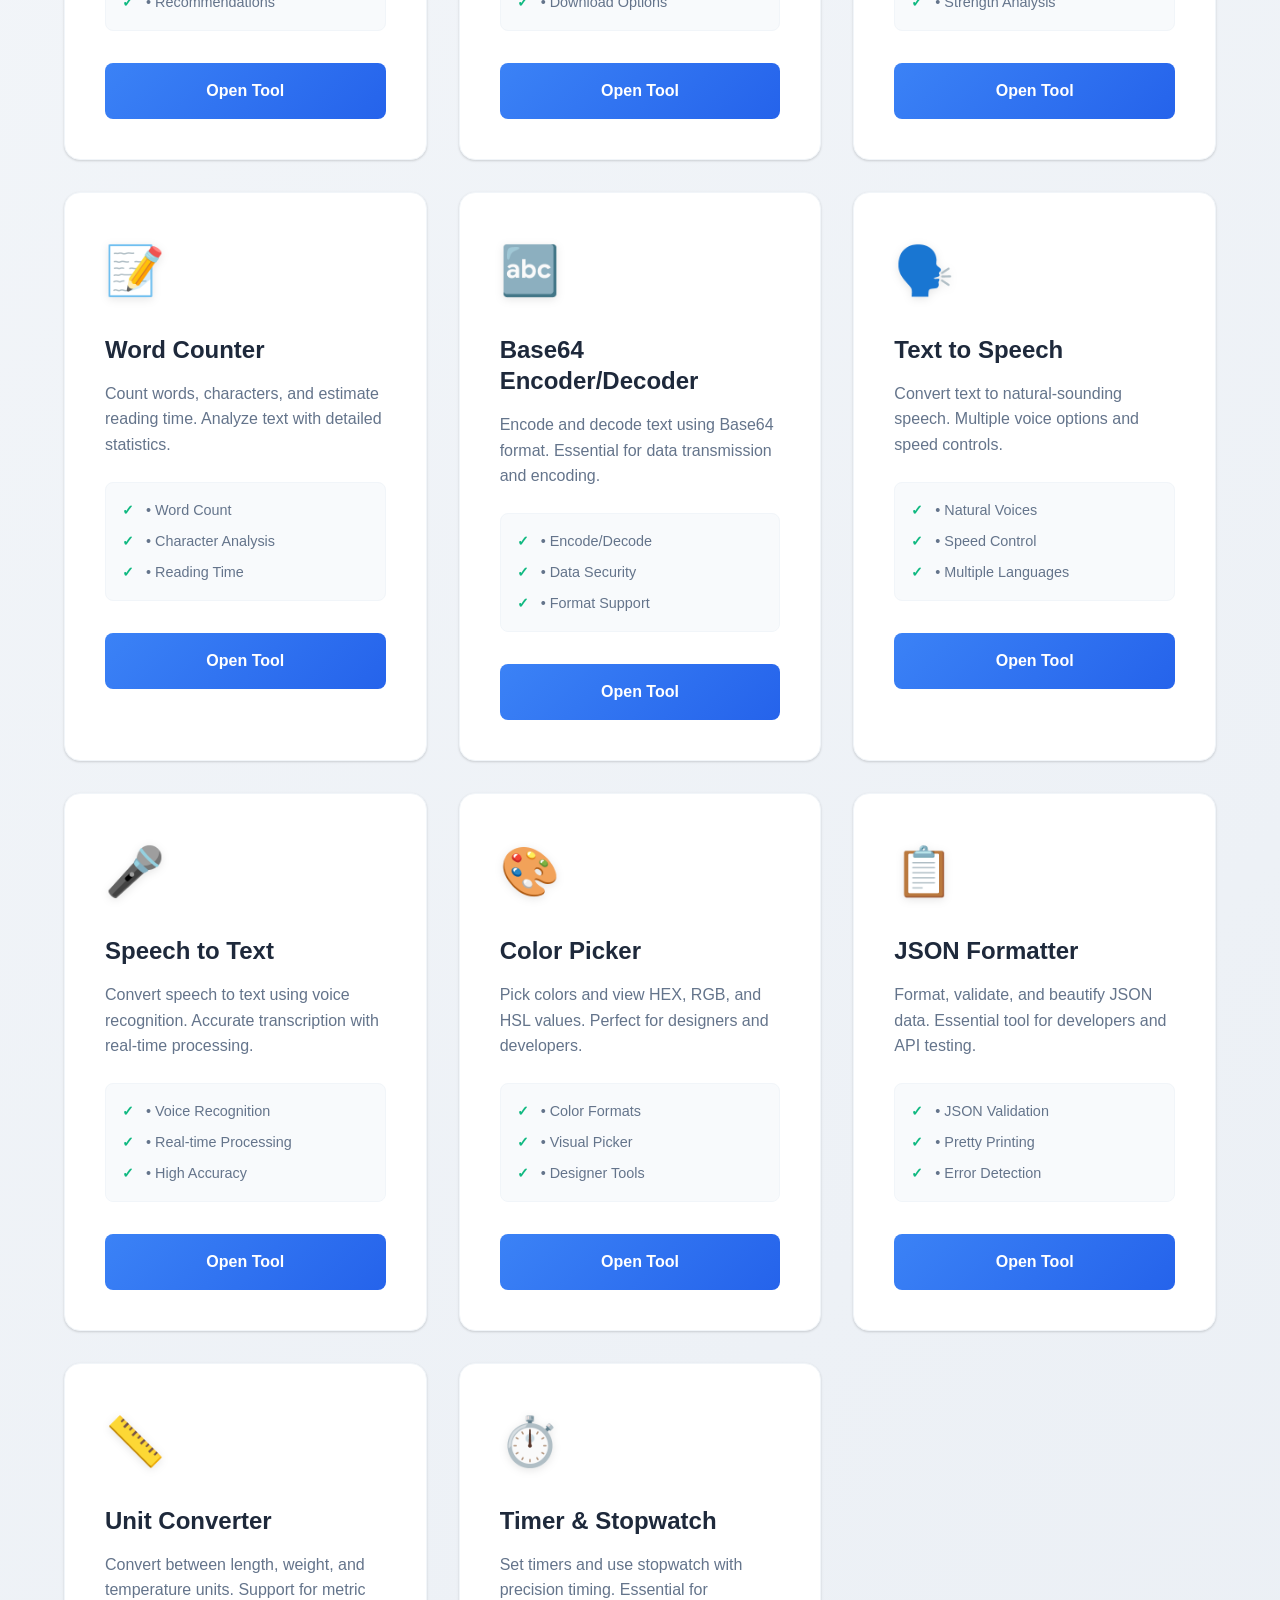
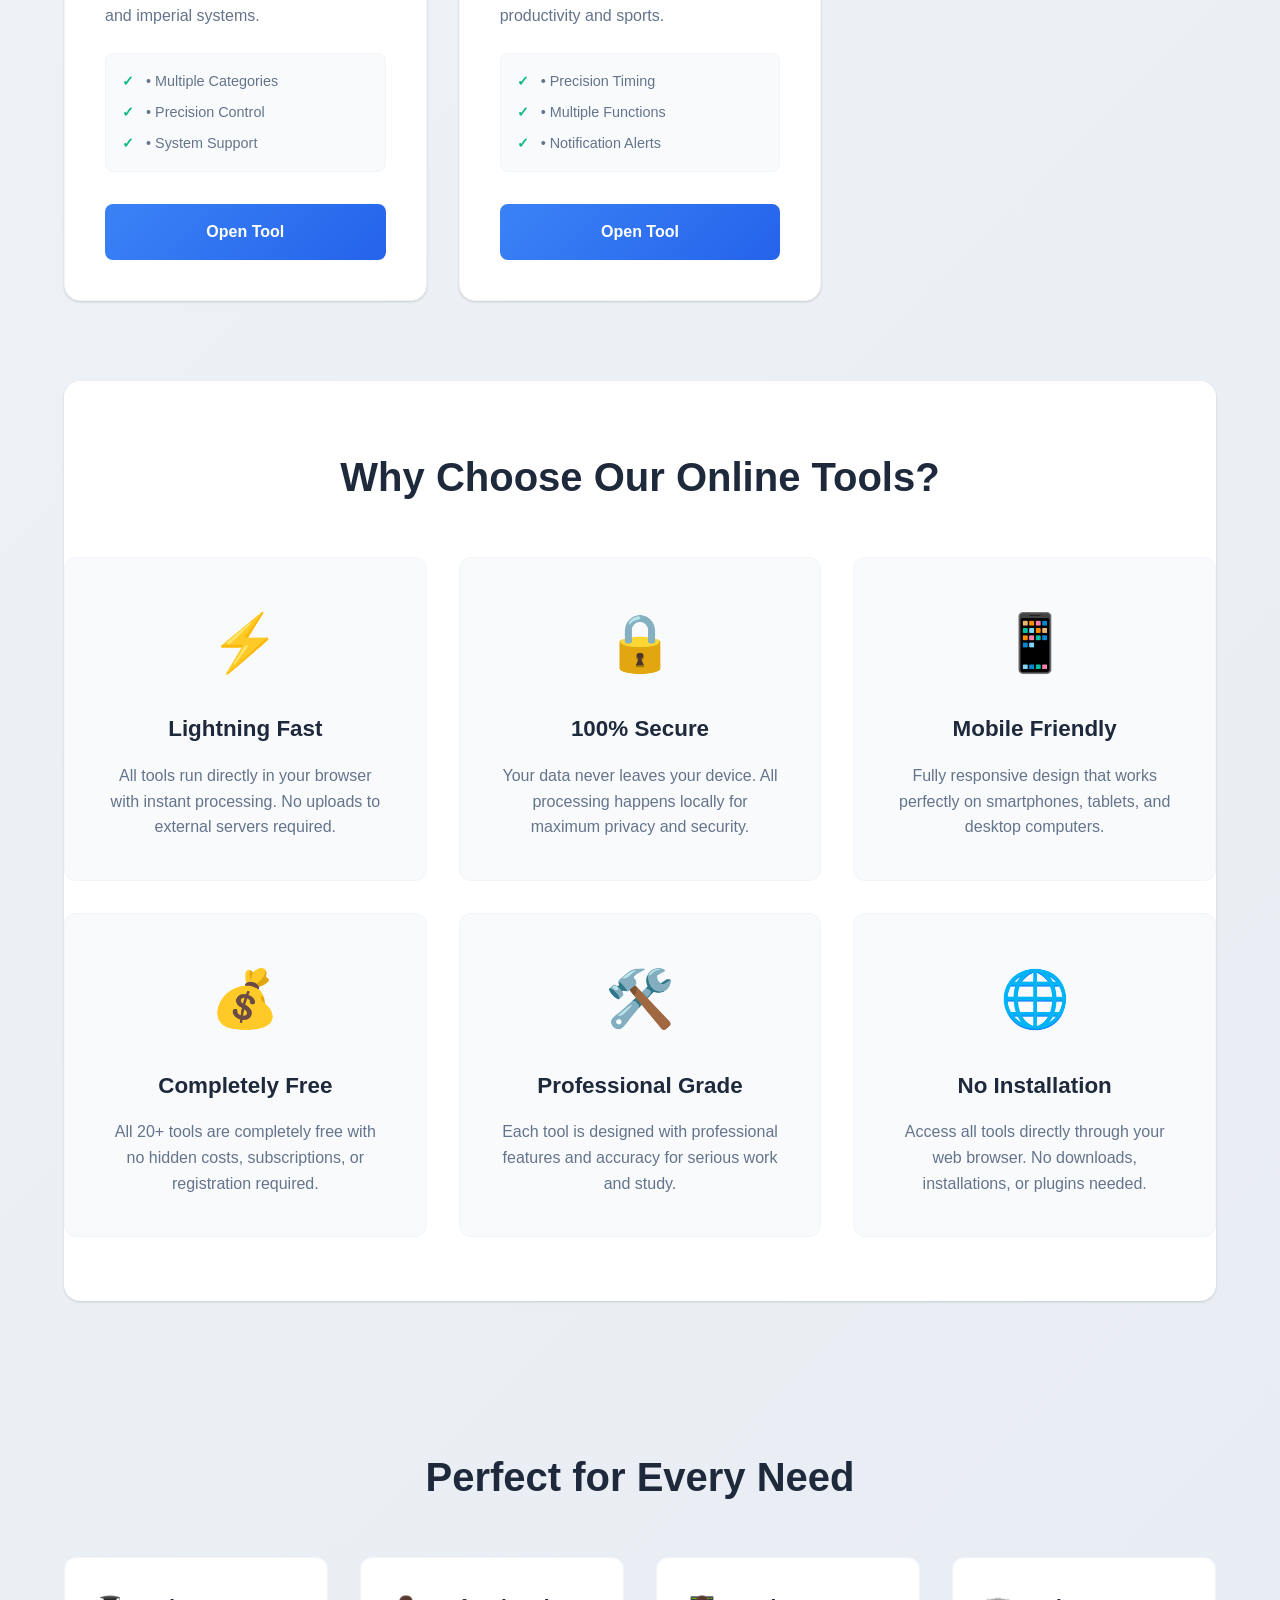
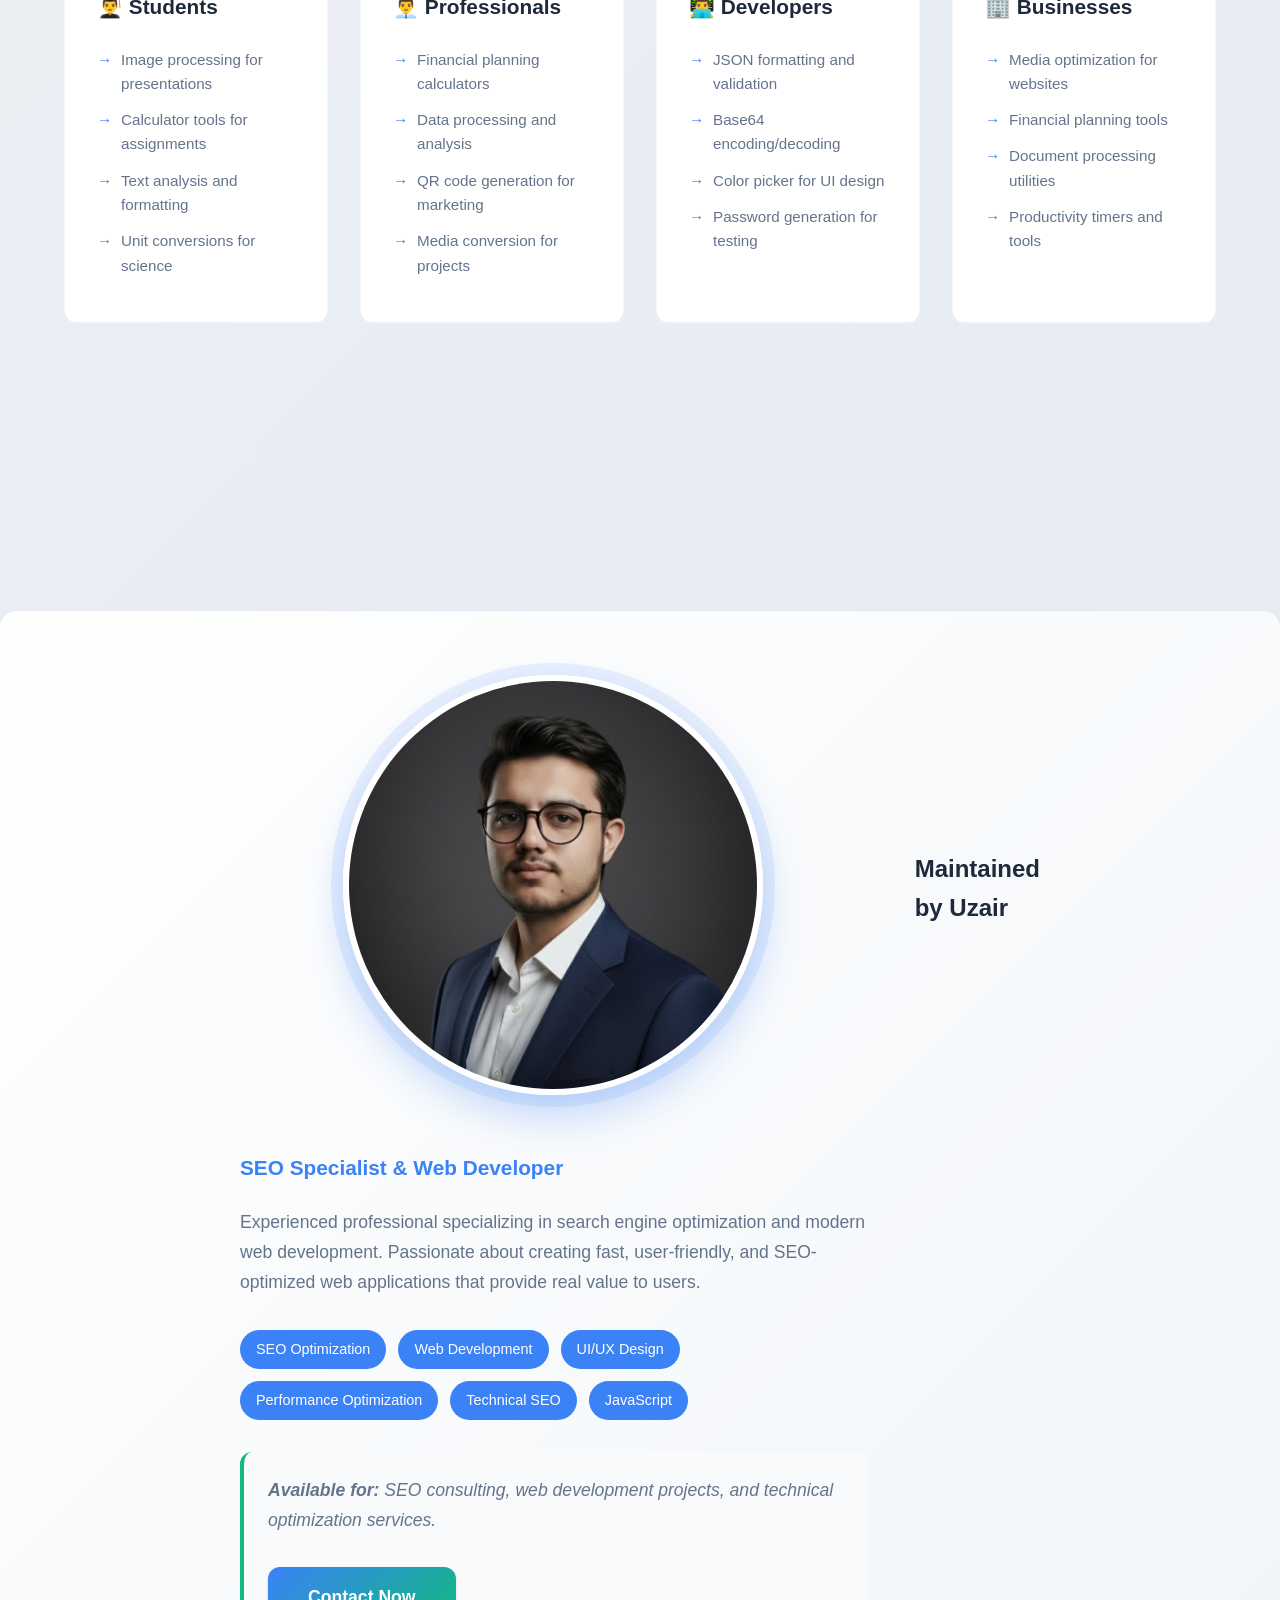
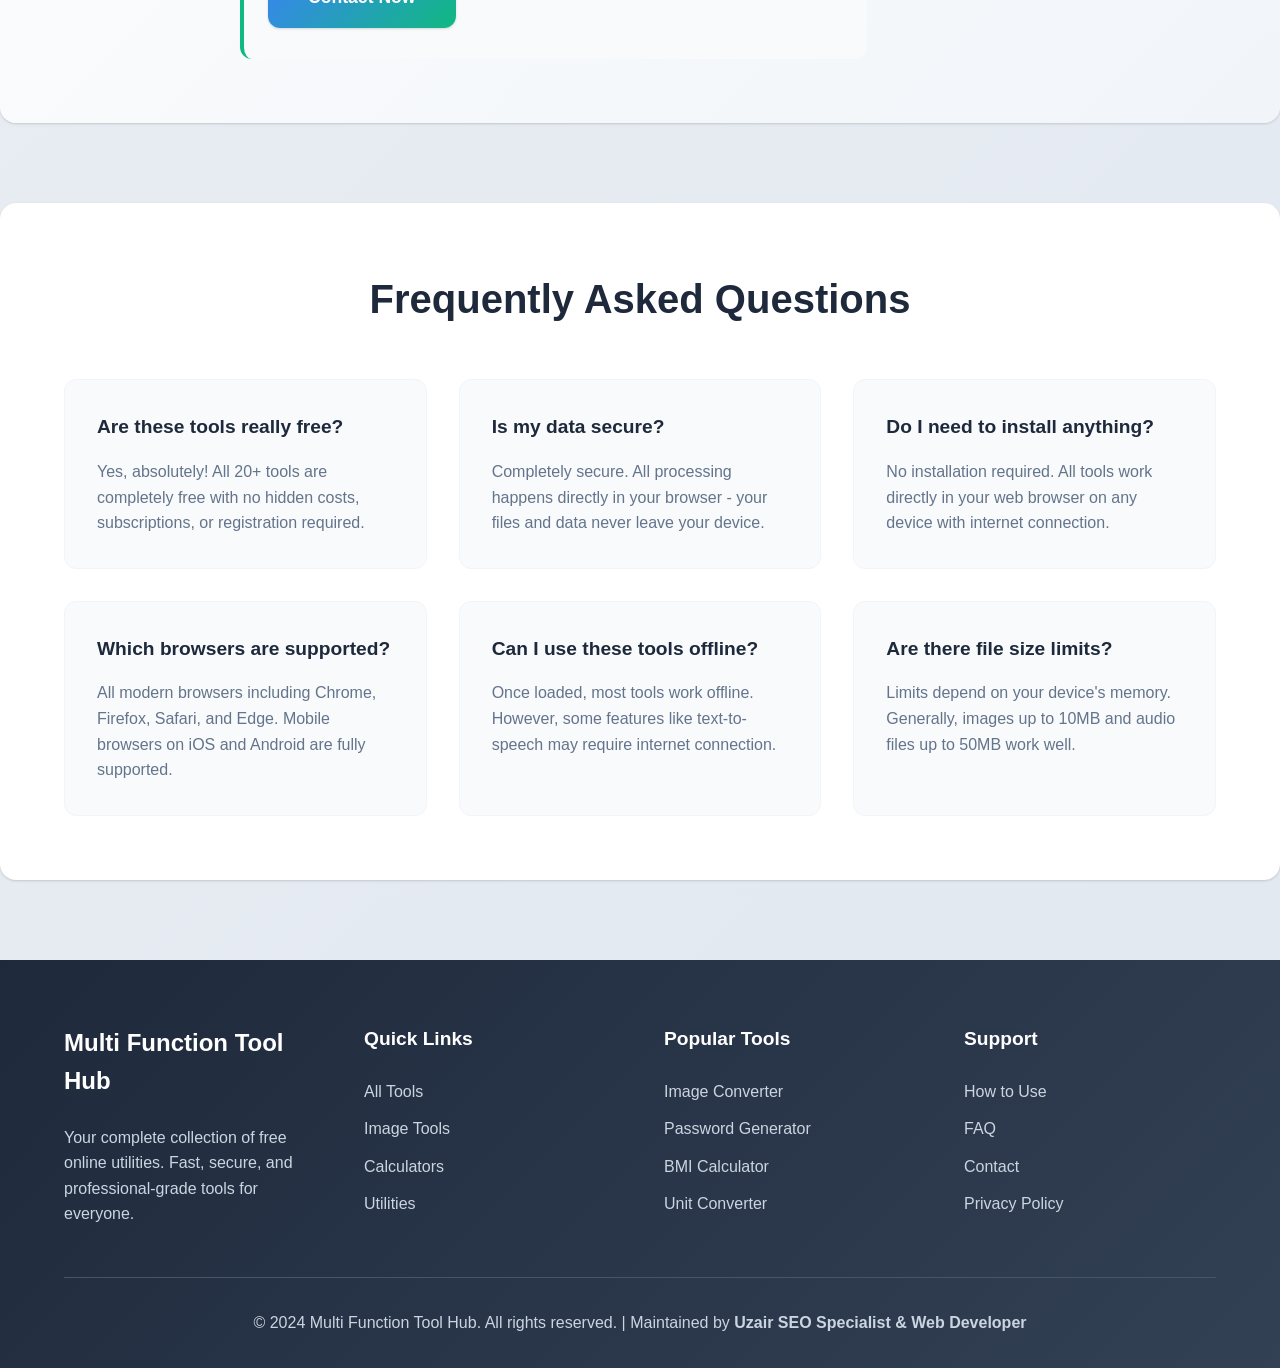
==== commit 644411aa: "Update index.html" ====
--- a/index.html
+++ b/index.html
@@ -460,12 +460,10 @@
         <div class="container">
             <div class="developer-content">
                 <div class="developer-image">
-                   <img src="dev.jpg" alt="Uzair - SEO Specialist and Web Developer" class="dev-photo">
-                    <div class="dev-photo-placeholder">
-                      </div>
-                </div>
+                    <img src="dev.jpg" alt="Uzair - SEO Specialist and Web Developer" class="dev-photo">
+                </div>
+                <h2>Maintained by Uzair</h2>
                 <div class="developer-info">
-                    <h2>Maintained by Uzair</h2>
                     <h3>SEO Specialist & Web Developer</h3>
                     <p>Experienced professional specializing in search engine optimization and modern web development. Passionate about creating fast, user-friendly, and SEO-optimized web applications that provide real value to users.</p>
                     <div class="developer-skills">
@@ -478,6 +476,11 @@
                     </div>
                     <div class="developer-contact">
                         <p><strong>Available for:</strong> SEO consulting, web development projects, and technical optimization services.</p>
+                        <div class="contact-button-container">
+                            <a href="https://uzairali-18.github.io/Portfolio/" target="_blank" rel="noopener" class="contact-btn">
+                                Contact Now
+                            </a>
+                        </div>
                     </div>
                 </div>
             </div>
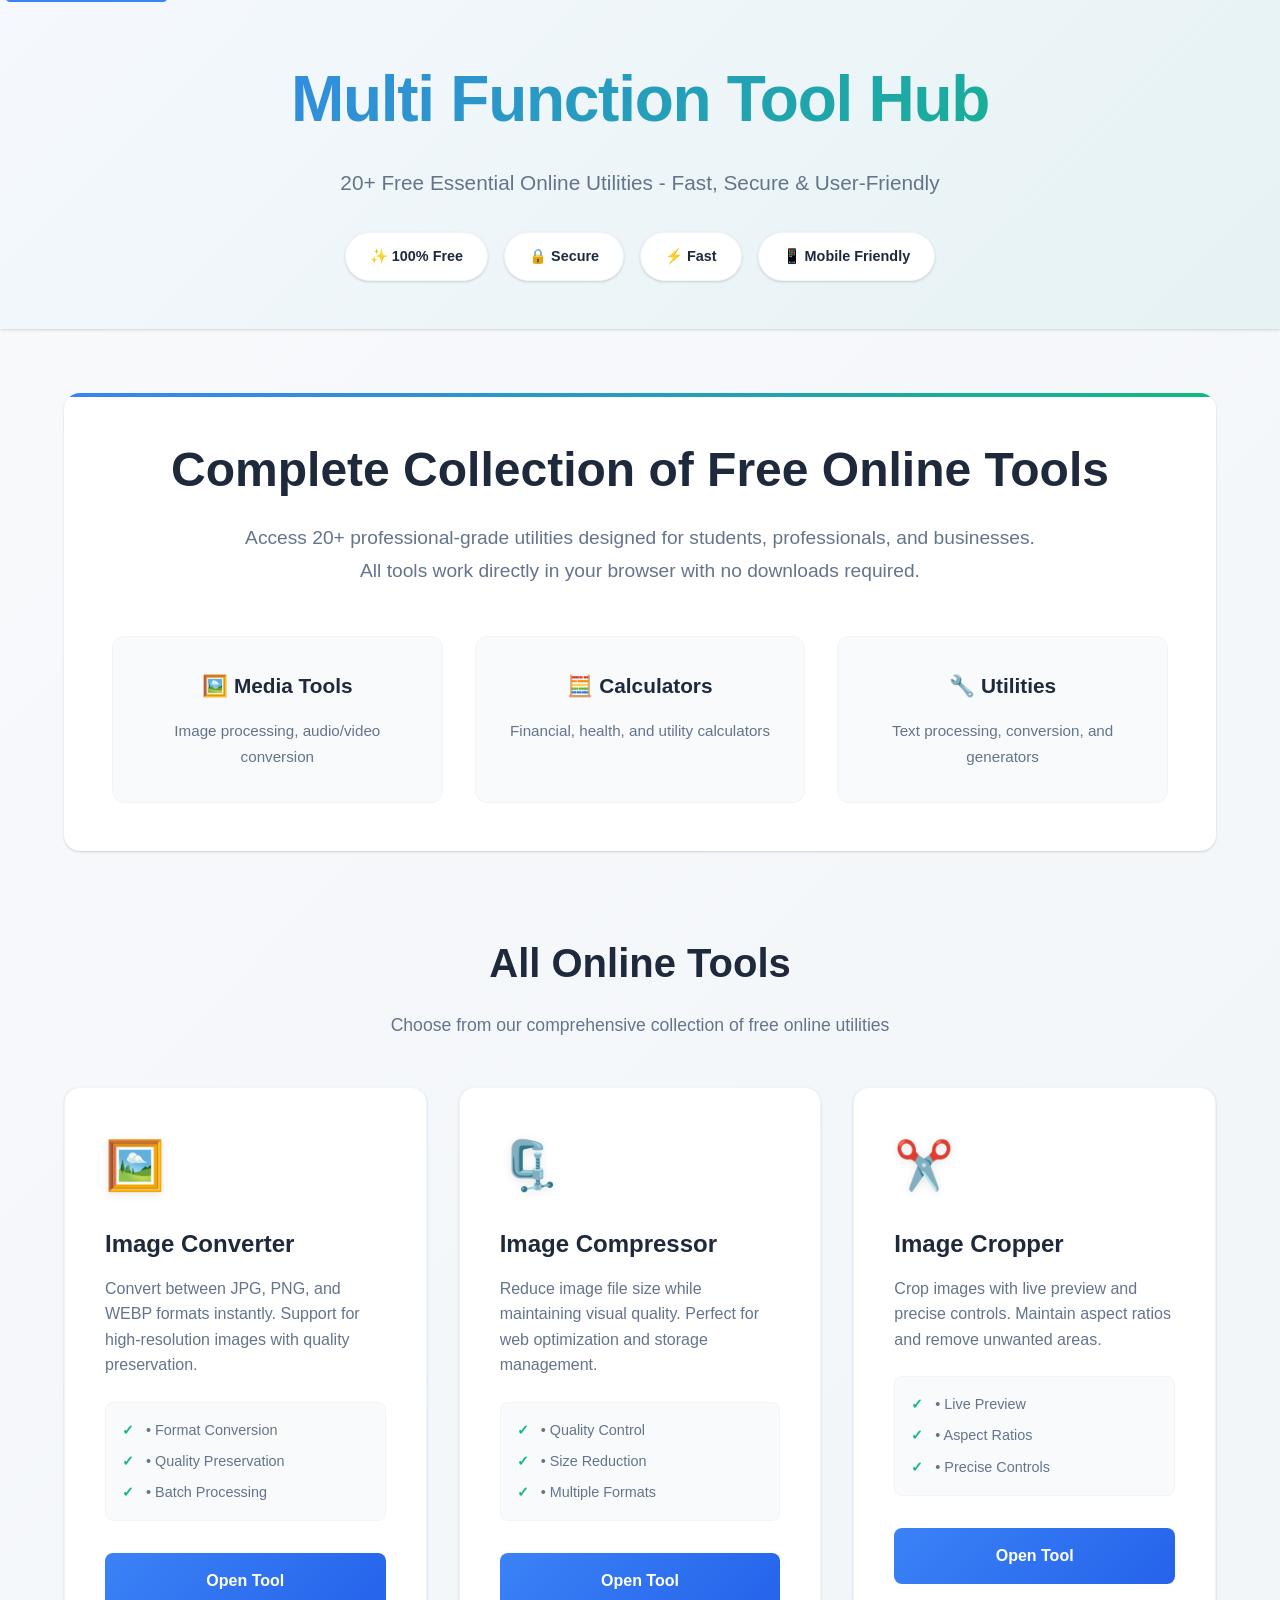
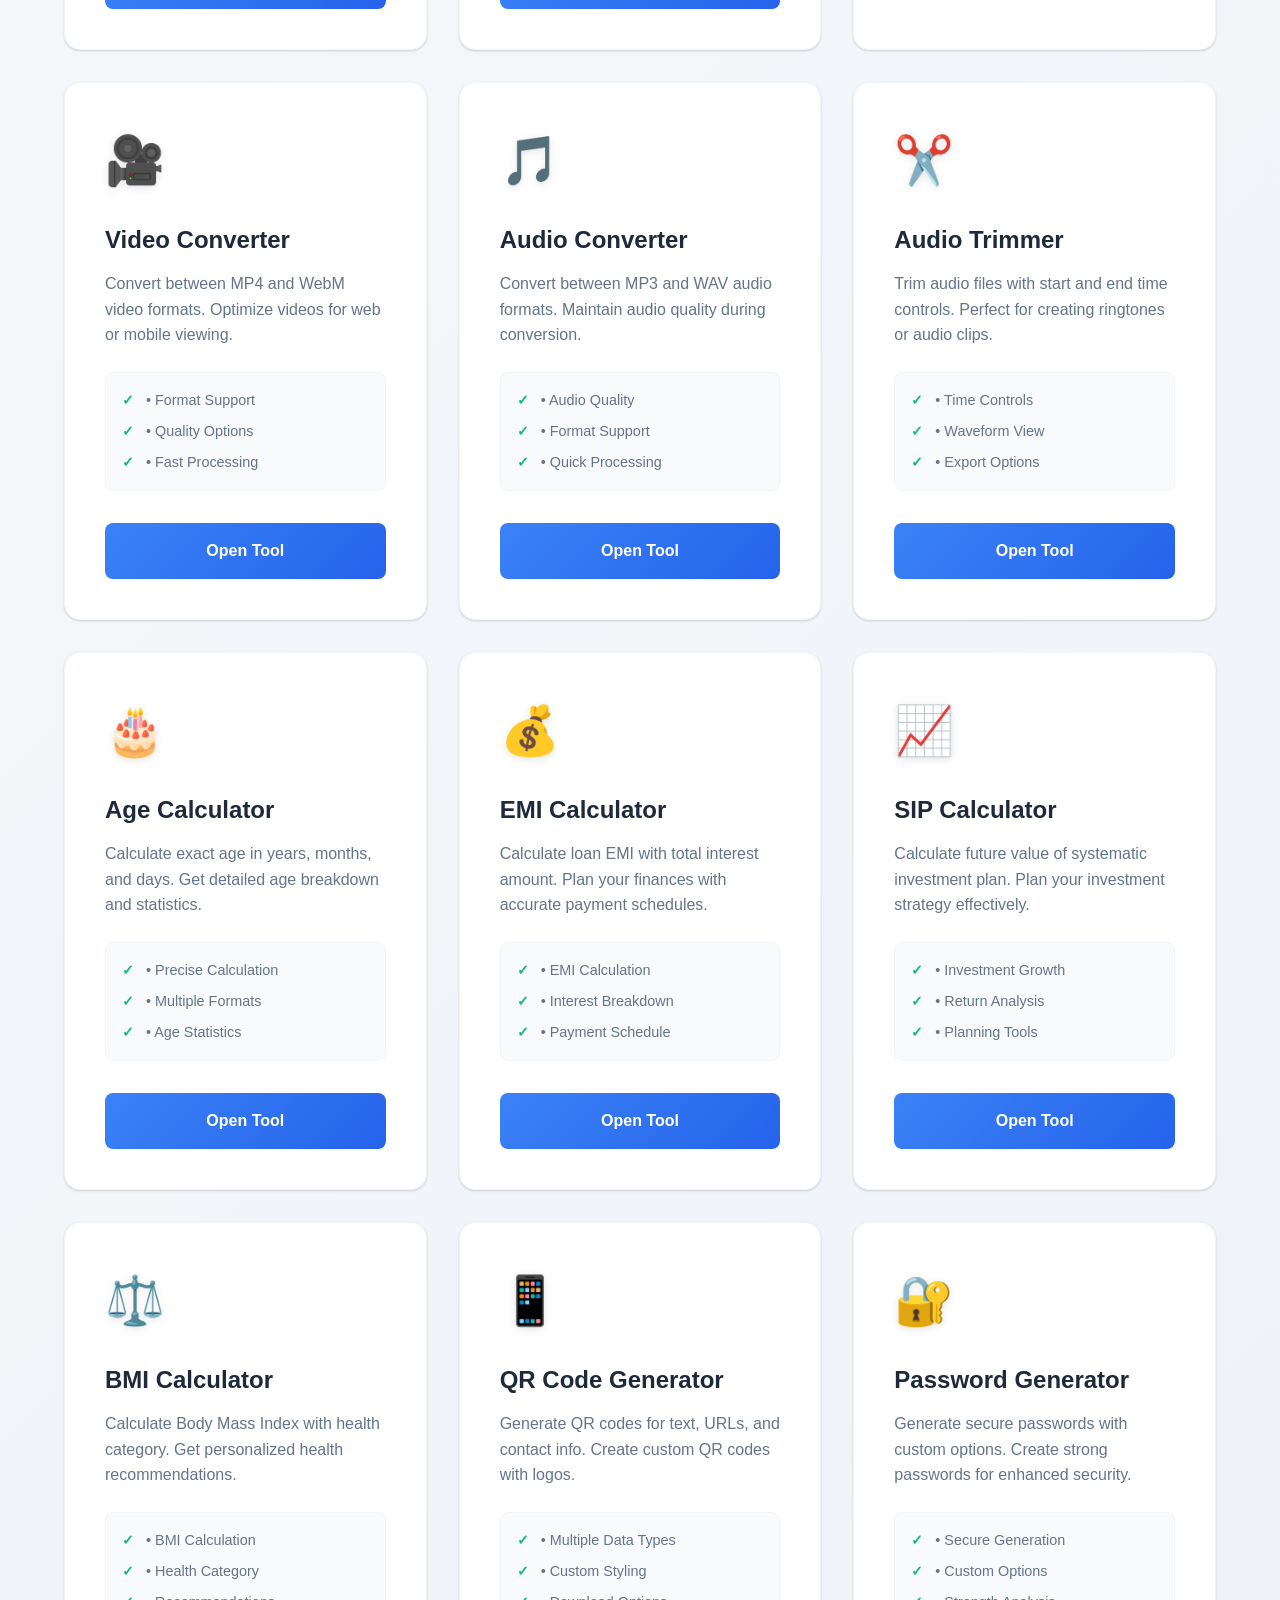
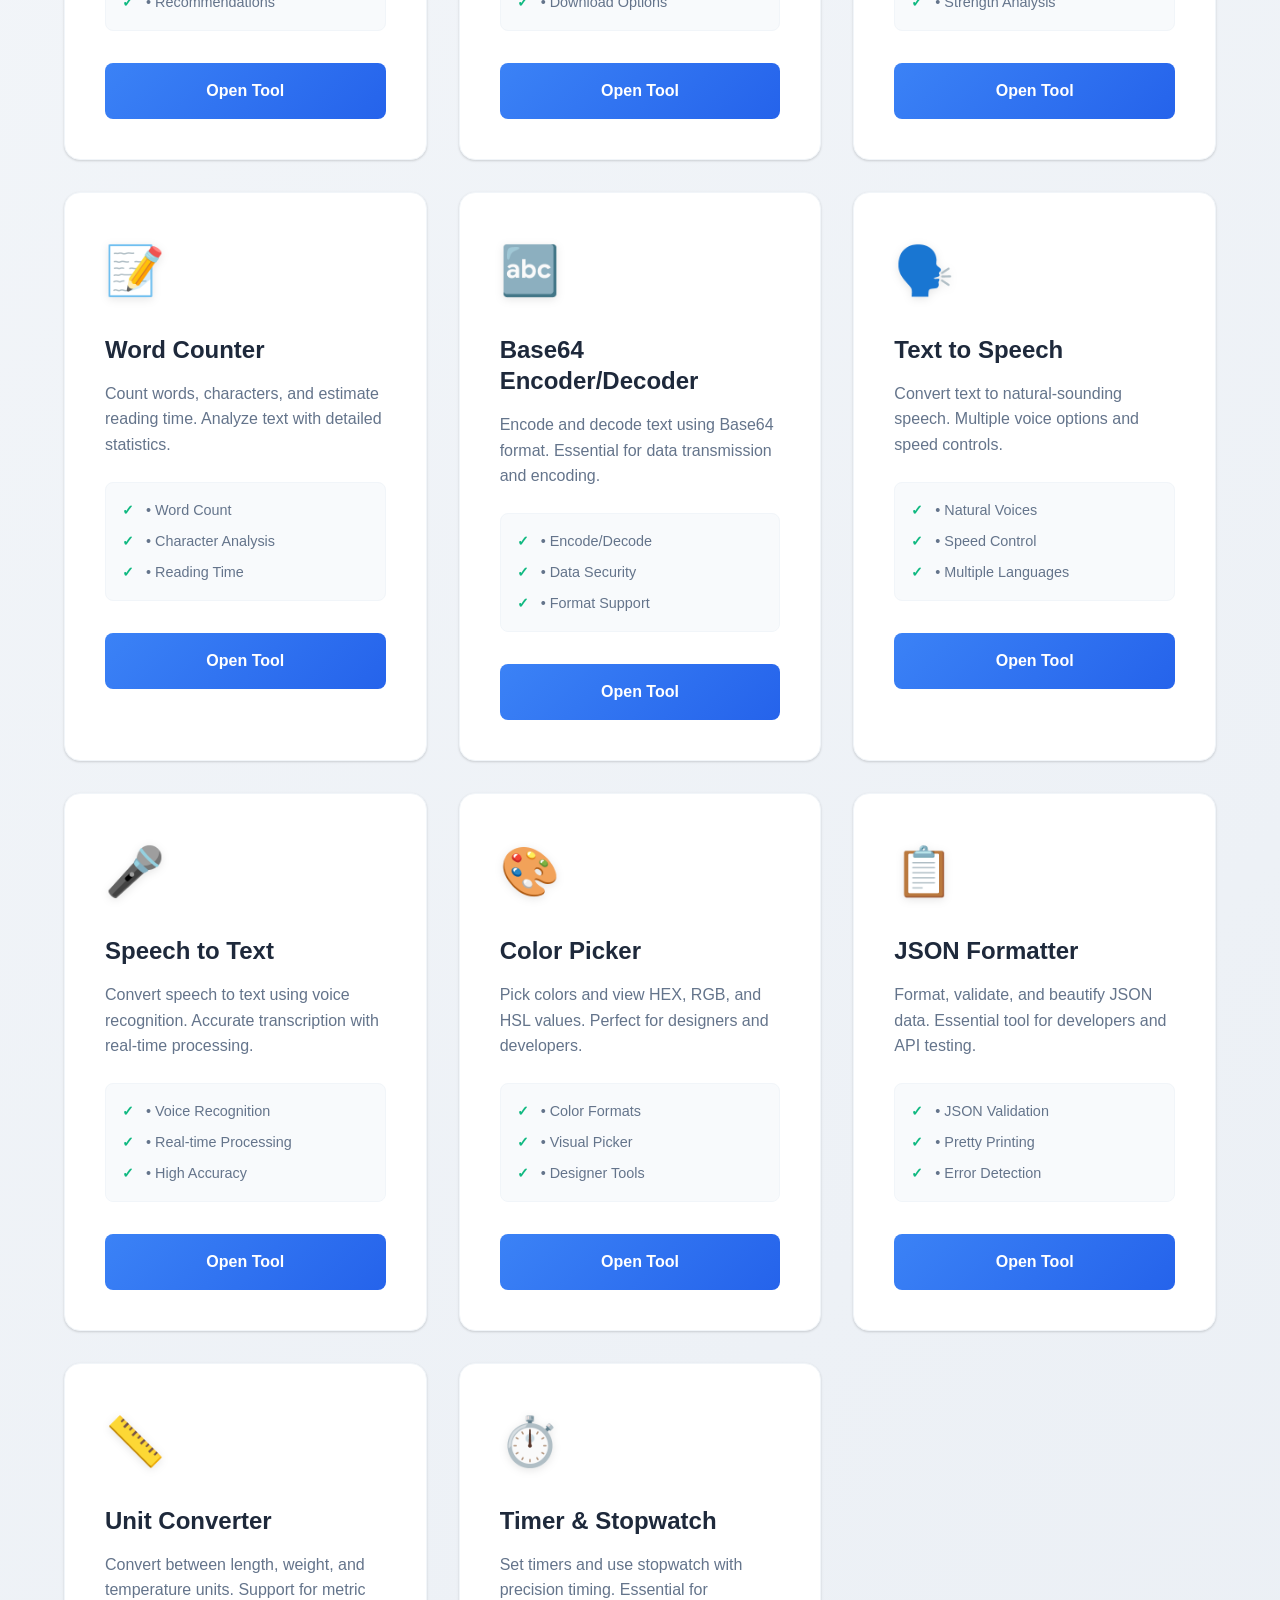
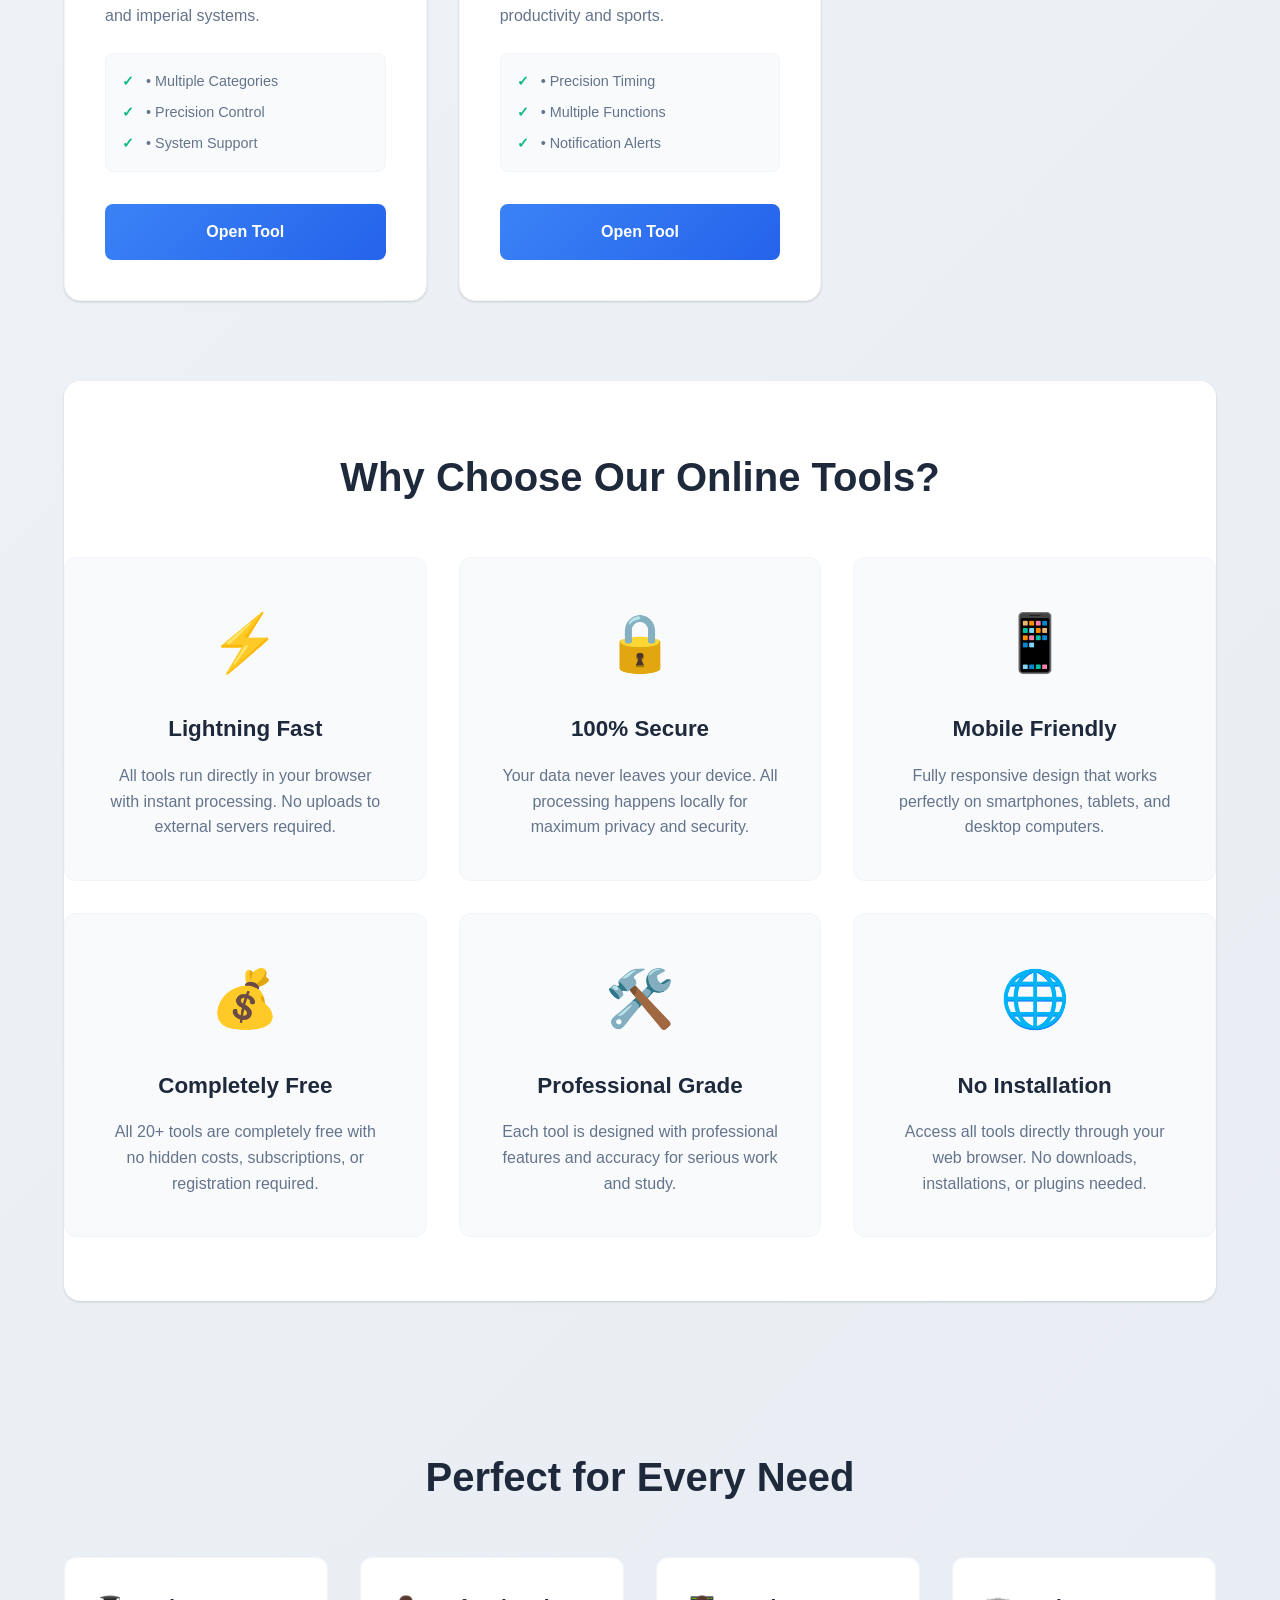
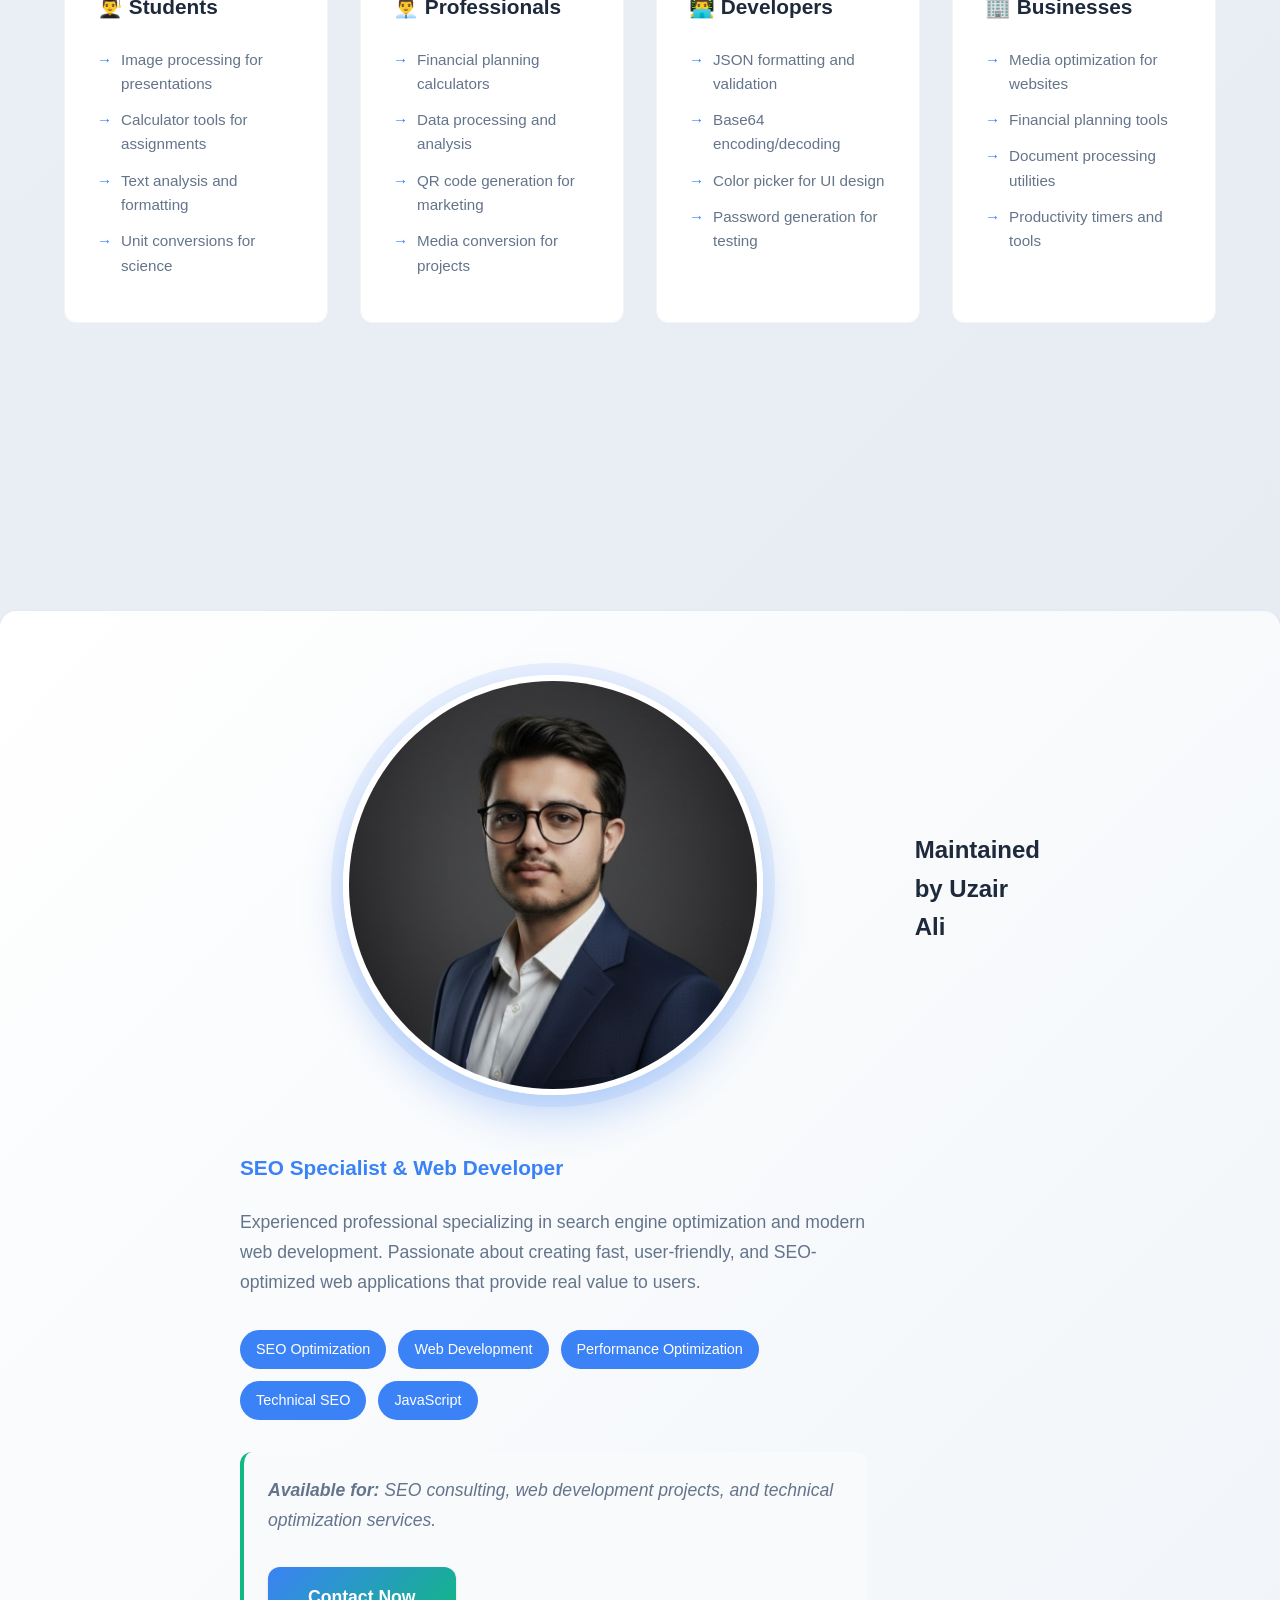
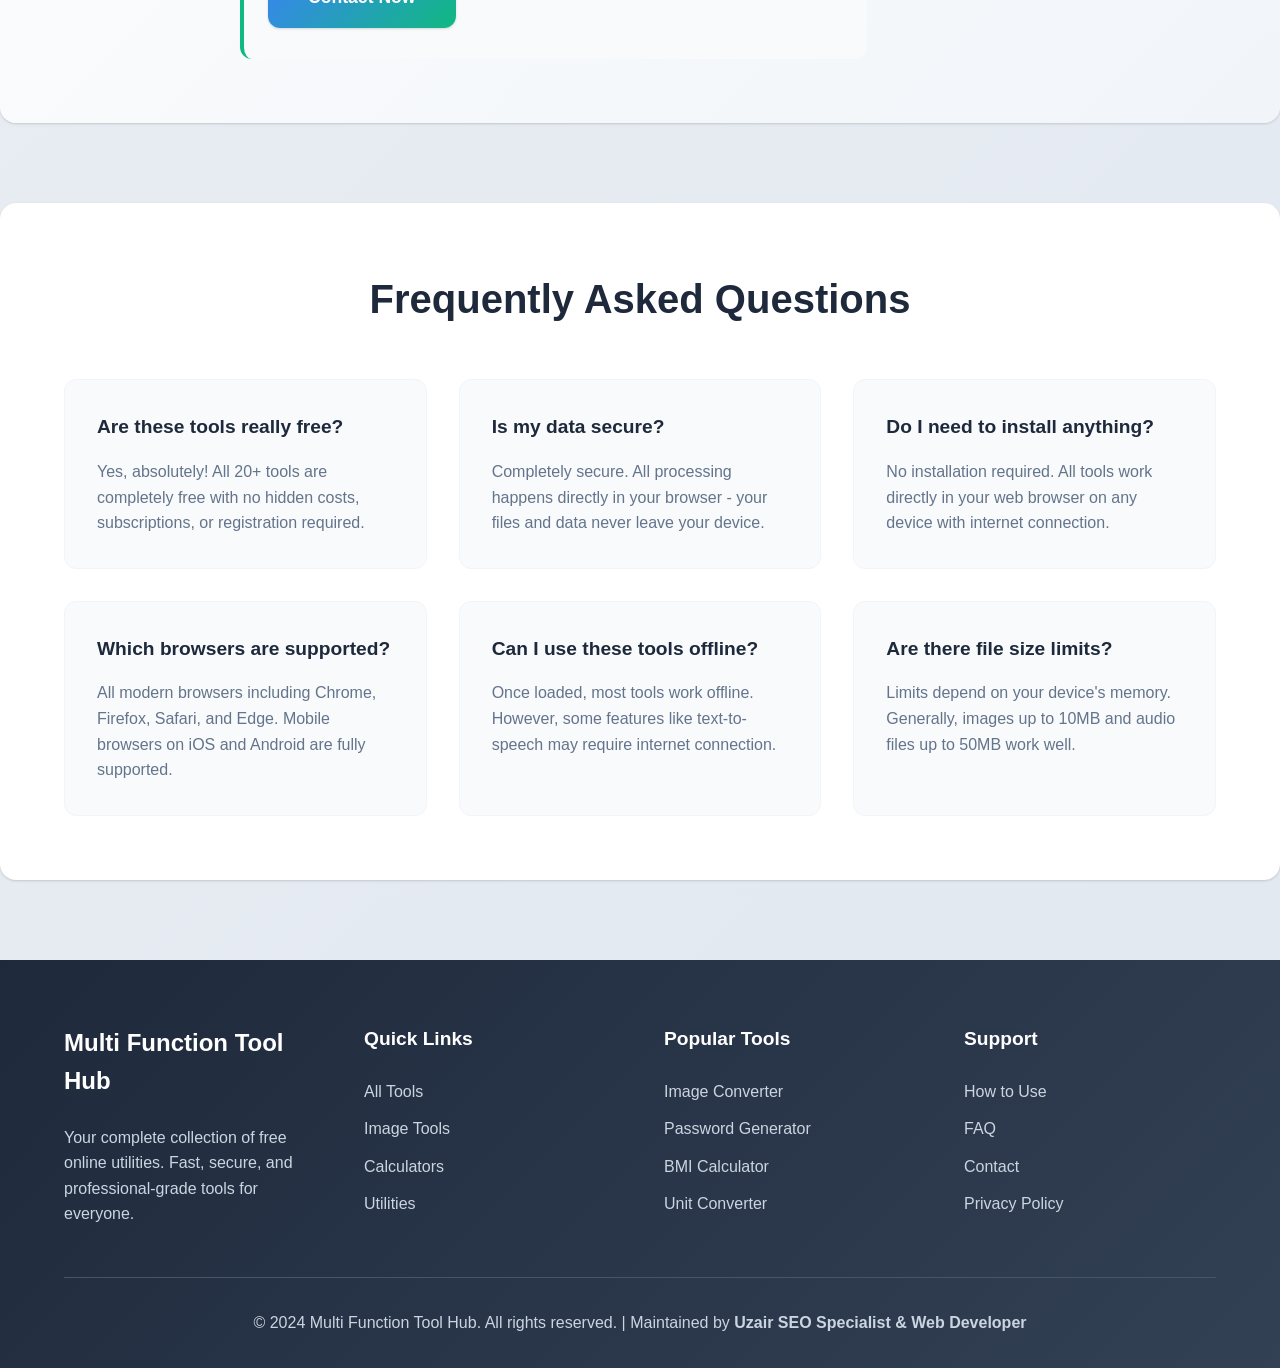
==== commit 8eaff491: "Update index.html" ====
--- a/index.html
+++ b/index.html
@@ -462,14 +462,13 @@
                 <div class="developer-image">
                     <img src="dev.jpg" alt="Uzair - SEO Specialist and Web Developer" class="dev-photo">
                 </div>
-                <h2>Maintained by Uzair</h2>
+                <h2>Maintained by Uzair Ali</h2>
                 <div class="developer-info">
                     <h3>SEO Specialist & Web Developer</h3>
                     <p>Experienced professional specializing in search engine optimization and modern web development. Passionate about creating fast, user-friendly, and SEO-optimized web applications that provide real value to users.</p>
                     <div class="developer-skills">
                         <span class="skill-tag">SEO Optimization</span>
                         <span class="skill-tag">Web Development</span>
-                        <span class="skill-tag">UI/UX Design</span>
                         <span class="skill-tag">Performance Optimization</span>
                         <span class="skill-tag">Technical SEO</span>
                         <span class="skill-tag">JavaScript</span>
